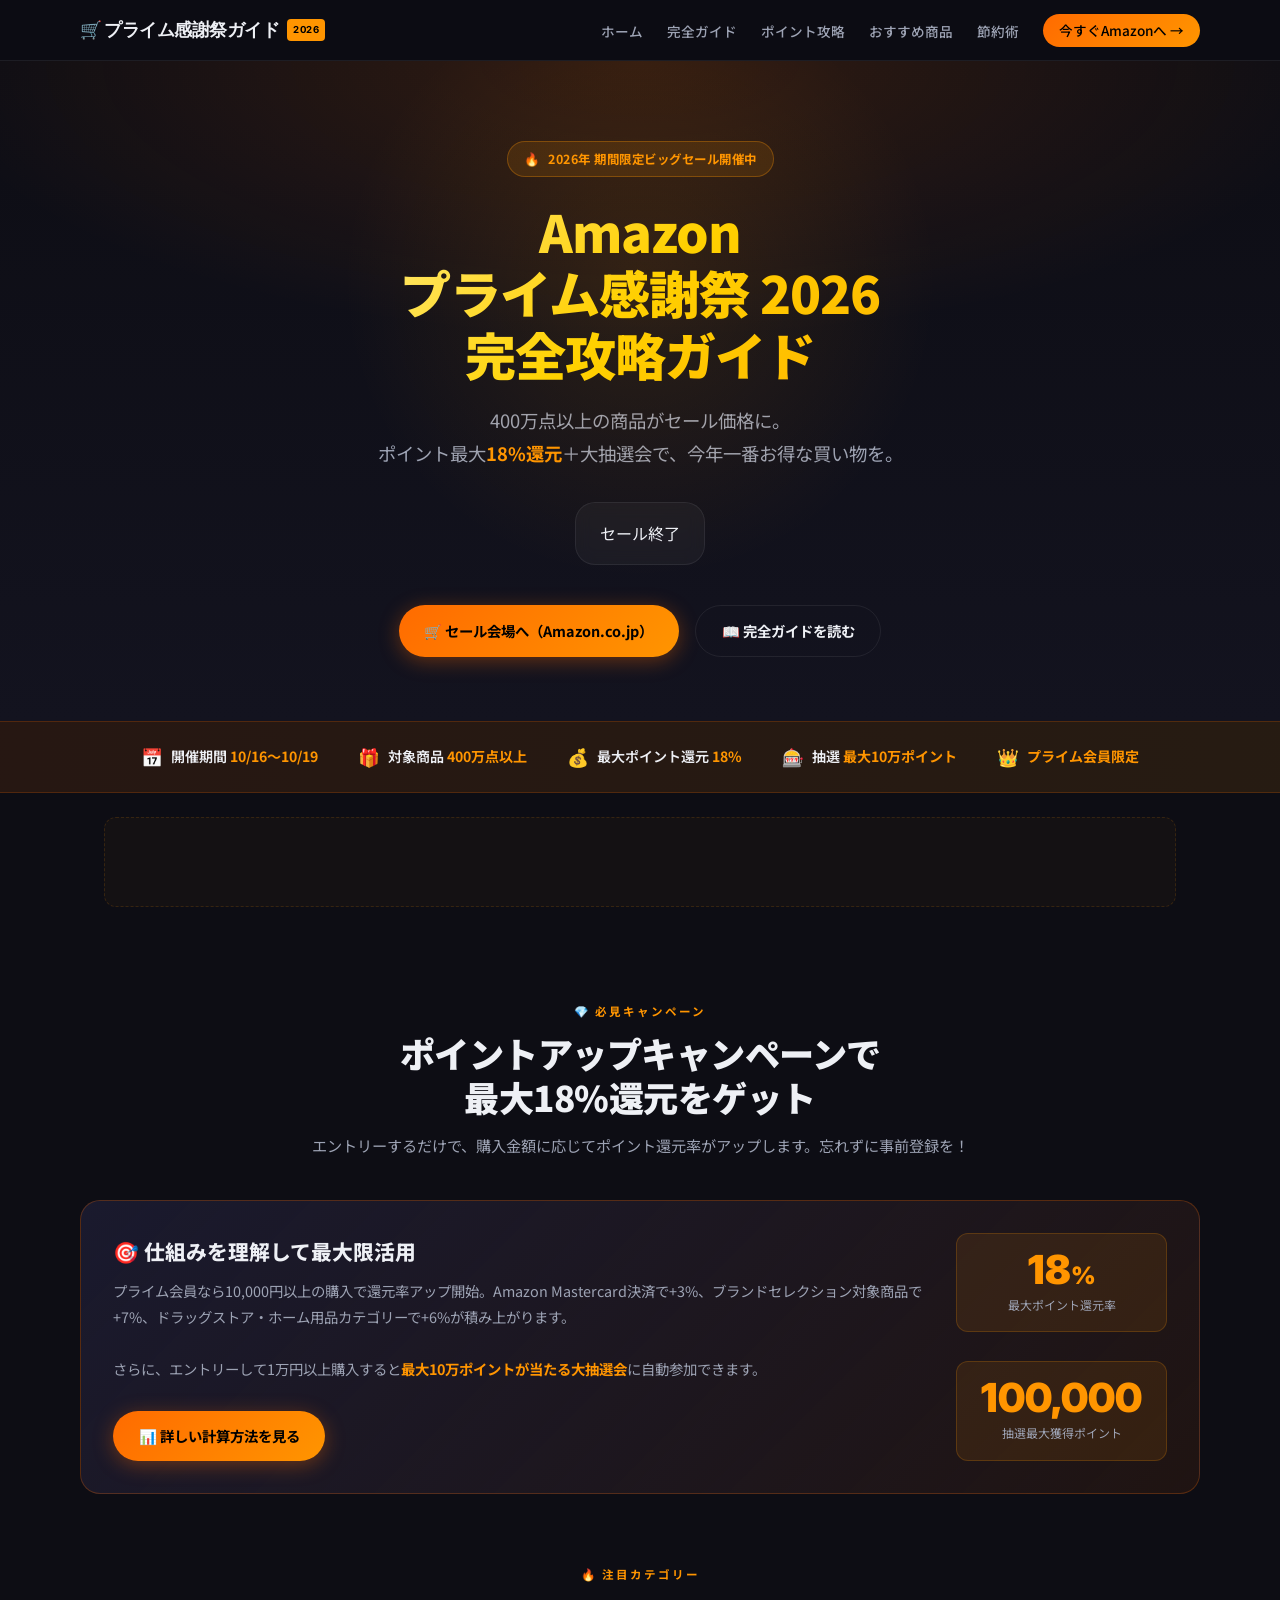
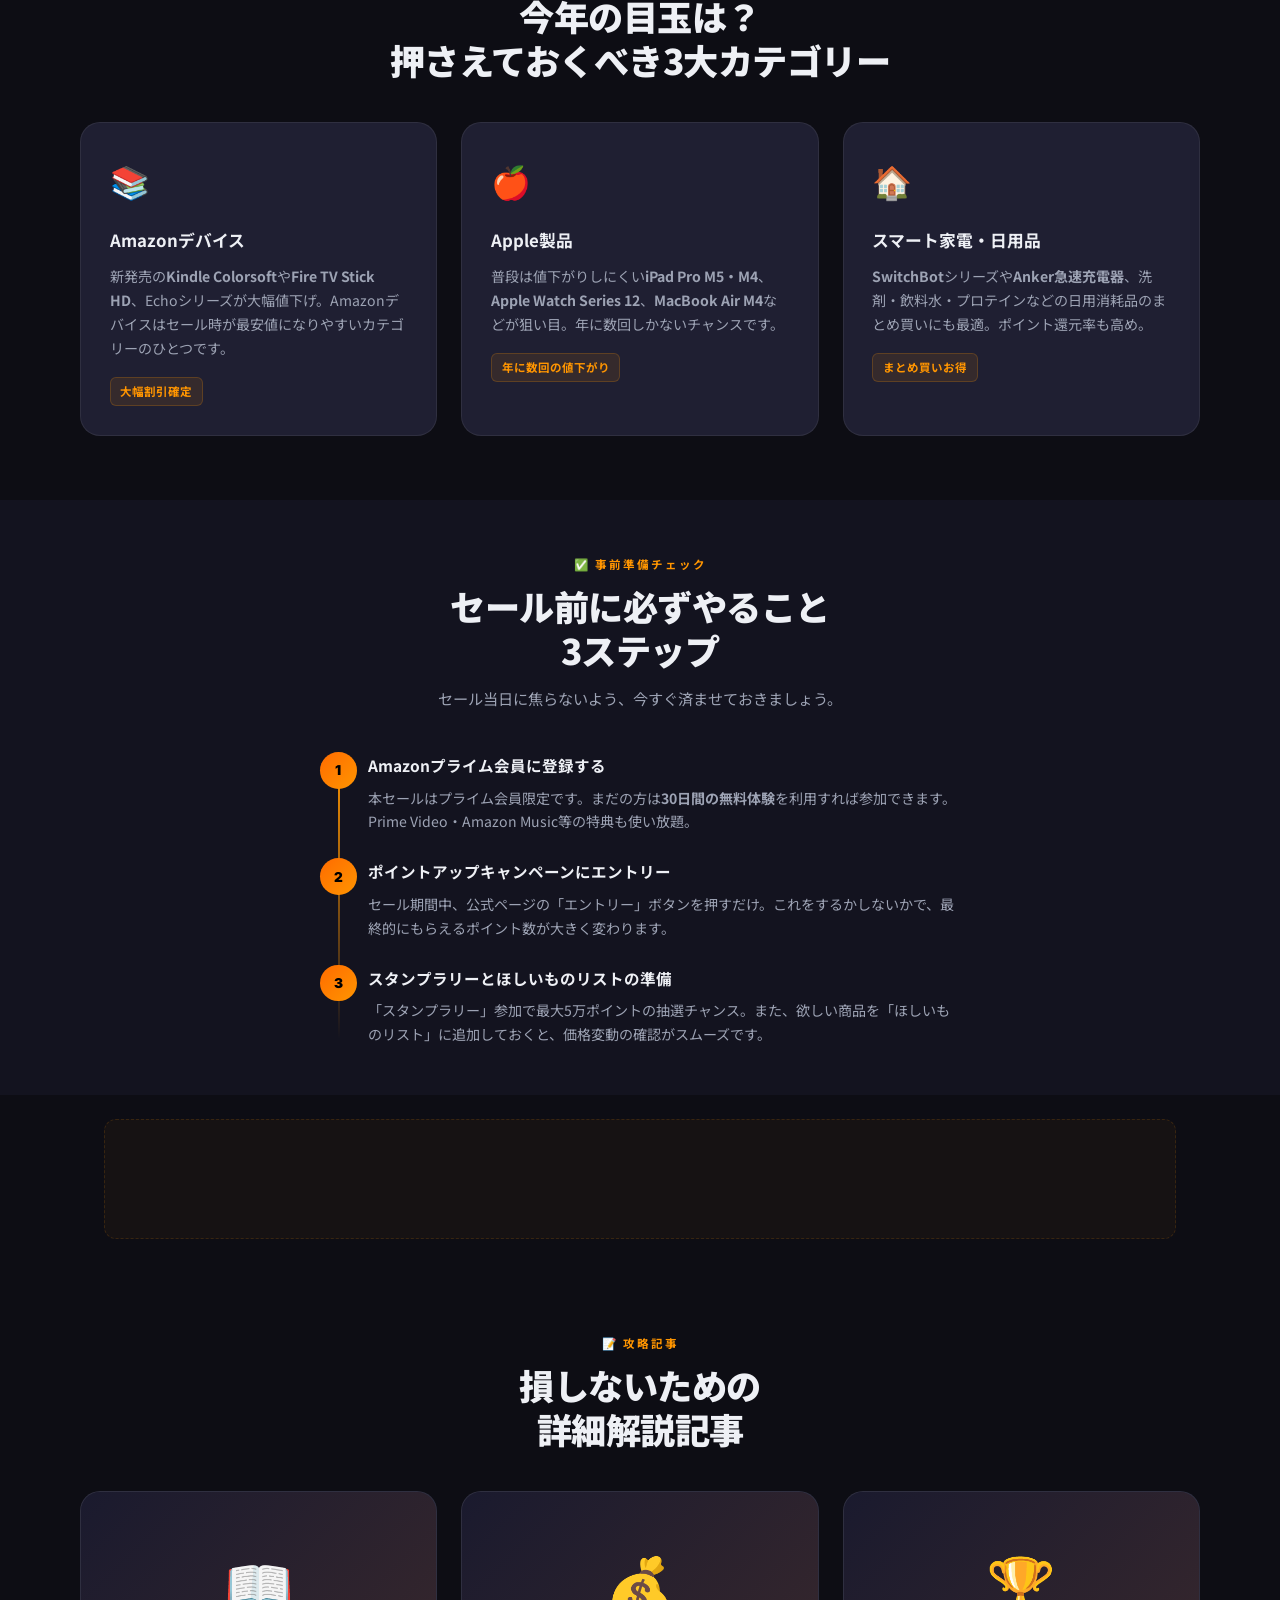
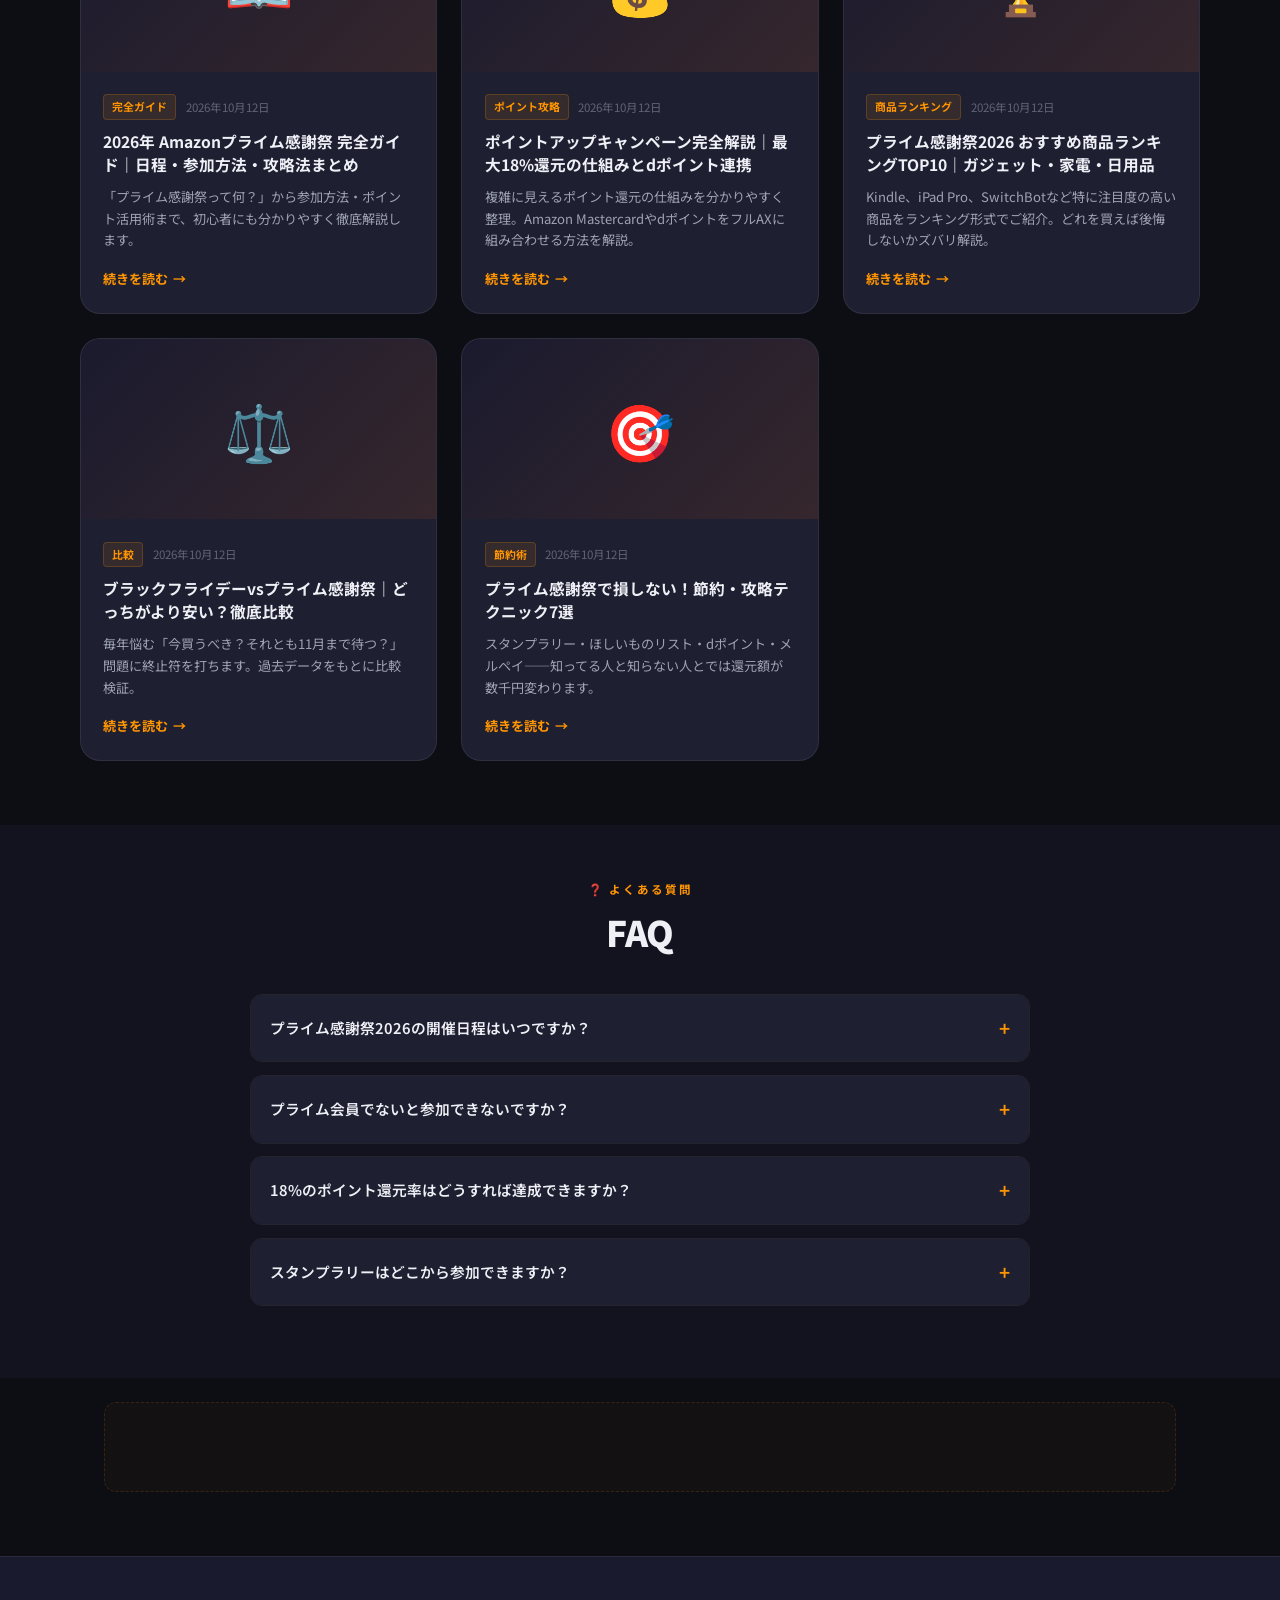
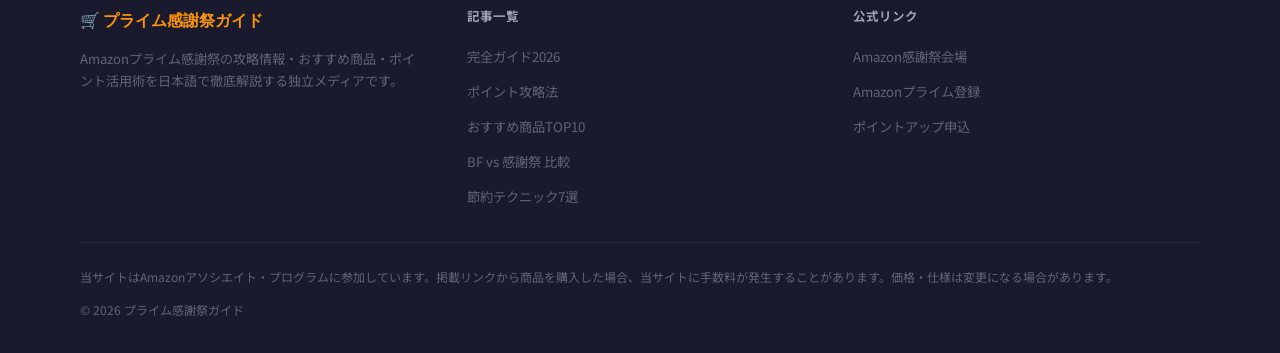
==== index.html @ 72311a1b "Initial commit: プライム感謝祭ガイド 2026" ====
<!DOCTYPE html>
<html lang="ja">
<head>
  <meta charset="UTF-8" />
  <meta name="viewport" content="width=device-width, initial-scale=1.0" />
  <title>Amazonプライム感謝祭2026 完全攻略ガイド｜セール情報・おすすめ商品まとめ</title>
  <meta name="description" content="Amazonプライム感謝祭2026の日程・目玉商品・ポイント還元18%の攻略法を徹底解説。Kindle、Apple製品、SwitchBotなどの人気商品がお得に！プライム会員限定ビッグセールを最大限活用しよう。" />
  <meta name="keywords" content="Amazonプライム感謝祭,プライム感謝祭2026,Amazon セール,ポイントアップキャンペーン,amazon感謝祭,amazon タイムセール祭り,ブラックフライデー" />
  <meta name="robots" content="index, follow" />
  <link rel="canonical" href="https://YOUR-USERNAME.github.io/YOUR-REPO/" />

  <!-- OGP -->
  <meta property="og:type" content="website" />
  <meta property="og:title" content="Amazonプライム感謝祭2026 完全攻略ガイド" />
  <meta property="og:description" content="プライム感謝祭2026の攻略法・目玉商品・ポイント還元を徹底解説。損しないための完全ガイド。" />
  <meta property="og:url" content="https://YOUR-USERNAME.github.io/YOUR-REPO/" />
  <meta property="og:site_name" content="プライム感謝祭ガイド" />
  <meta property="og:locale" content="ja_JP" />
  <meta name="twitter:card" content="summary_large_image" />
  <meta name="twitter:title" content="Amazonプライム感謝祭2026 完全攻略ガイド" />
  <meta name="twitter:description" content="最大18%ポイント還元！プライム感謝祭2026の攻略法まとめ。" />

  <!-- JSON-LD Structured Data -->
  <script type="application/ld+json">
  {
    "@context": "https://schema.org",
    "@type": "WebSite",
    "name": "プライム感謝祭ガイド",
    "url": "https://YOUR-USERNAME.github.io/YOUR-REPO/",
    "description": "Amazonプライム感謝祭の攻略情報・おすすめ商品・ポイント還元まとめサイト",
    "inLanguage": "ja",
    "potentialAction": {
      "@type": "SearchAction",
      "target": "https://YOUR-USERNAME.github.io/YOUR-REPO/?q={search_term_string}",
      "query-input": "required name=search_term_string"
    }
  }
  </script>
  <script type="application/ld+json">
  {
    "@context": "https://schema.org",
    "@type": "FAQPage",
    "mainEntity": [
      {
        "@type": "Question",
        "name": "プライム感謝祭2026はいつ開催？",
        "acceptedAnswer": {
          "@type": "Answer",
          "text": "2026年10月16日（金）〜19日（月）の4日間開催予定です。先行セールは13日から始まります。"
        }
      },
      {
        "@type": "Question",
        "name": "ポイントアップキャンペーンの最大還元率は？",
        "acceptedAnswer": {
          "@type": "Answer",
          "text": "条件を満たすと最大18%のAmazonポイントが還元されます。Amazon Mastercardや特定カテゴリーの積み重ねで達成できます。"
        }
      }
    ]
  }
  </script>

  <link rel="stylesheet" href="css/style.css" />

  <!-- Adsterra — ポップアンダー広告 (ページ下部に配置) -->
  <!-- 
    Adsterraのアカウントダッシュボードから取得したzone IDに置き換えてください
    例: <script type="text/javascript" src="//www.highperformanceformat.com/ZONE_ID/invoke.js"></script>
  -->
</head>
<body>

<!-- Reading Progress Bar -->
<div id="progress-bar"></div>

<!-- ===== NAVIGATION ===== -->
<nav class="site-nav" role="navigation" aria-label="メインナビゲーション">
  <div class="nav-inner">
    <a href="index.html" class="nav-logo">
      🛒 プライム感謝祭ガイド <span class="badge">2026</span>
    </a>
    <ul class="nav-links" role="list">
      <li><a href="index.html">ホーム</a></li>
      <li><a href="articles/guide-prime-kanshasai-2026.html">完全ガイド</a></li>
      <li><a href="articles/point-up-campaign-guide.html">ポイント攻略</a></li>
      <li><a href="articles/osusumehin-ranking-2026.html">おすすめ商品</a></li>
      <li><a href="articles/setsuyaku-technique.html">節約術</a></li>
      <li><a href="https://www.amazon.co.jp/primeday?tag=newseo-22" target="_blank" rel="noopener" class="nav-cta">今すぐAmazonへ →</a></li>
    </ul>
    <div class="hamburger" id="hamburger" aria-label="メニュー" role="button" tabindex="0">
      <span></span><span></span><span></span>
    </div>
  </div>
</nav>

<!-- ===== HERO ===== -->
<header class="hero" role="banner">
  <div class="hero-badge">
    <span>🔥</span> 2026年 期間限定ビッグセール開催中
  </div>

  <h1>Amazon<br>プライム感謝祭 2026<br>完全攻略ガイド</h1>

  <p class="hero-subtitle">
    400万点以上の商品がセール価格に。<br>
    ポイント最大<strong style="color:var(--clr-prime)">18%還元</strong>＋大抽選会で、今年一番お得な買い物を。
  </p>

  <!-- Countdown -->
  <div class="countdown-wrapper" id="countdown" aria-label="セール終了まで">
    <div class="countdown-item">
      <span class="num" id="cd-days">--</span>
      <span class="label">日</span>
    </div>
    <span class="countdown-sep">:</span>
    <div class="countdown-item">
      <span class="num" id="cd-hours">--</span>
      <span class="label">時間</span>
    </div>
    <span class="countdown-sep">:</span>
    <div class="countdown-item">
      <span class="num" id="cd-mins">--</span>
      <span class="label">分</span>
    </div>
    <span class="countdown-sep">:</span>
    <div class="countdown-item">
      <span class="num" id="cd-secs">--</span>
      <span class="label">秒</span>
    </div>
  </div>

  <div class="hero-cta-group">
    <a href="https://www.amazon.co.jp/primeday?tag=newseo-22" target="_blank" rel="noopener" class="btn btn-primary">
      🛒 セール会場へ（Amazon.co.jp）
    </a>
    <a href="articles/guide-prime-kanshasai-2026.html" class="btn btn-outline">
      📖 完全ガイドを読む
    </a>
  </div>
</header>

<!-- ===== KEY POINTS BAR ===== -->
<div class="key-points" aria-label="セールの主要ポイント">
  <div class="key-points-inner">
    <div class="kp-item">
      <span class="kp-icon">📅</span>
      <span>開催期間 <strong>10/16〜10/19</strong></span>
    </div>
    <div class="kp-item">
      <span class="kp-icon">🎁</span>
      <span>対象商品 <strong>400万点以上</strong></span>
    </div>
    <div class="kp-item">
      <span class="kp-icon">💰</span>
      <span>最大ポイント還元 <strong>18%</strong></span>
    </div>
    <div class="kp-item">
      <span class="kp-icon">🎰</span>
      <span>抽選 <strong>最大10万ポイント</strong></span>
    </div>
    <div class="kp-item">
      <span class="kp-icon">👑</span>
      <span><strong>プライム会員限定</strong></span>
    </div>
  </div>
</div>

<!-- ===== ADSTERRA BANNER #1 ===== -->
<section style="padding:0 1.5rem; max-width:1120px; margin:0 auto;">
  <div class="ad-zone" aria-label="広告">
    <!--
      Adsterra バナー広告（728x90 デスクトップ / 320x50 モバイル）
      Adsterraダッシュボードからゾーンコードを貼り付けてください
    -->
    <!-- ADSTERRA_BANNER_TOP_ZONE_CODE_HERE -->
  </div>
</section>

<!-- ===== POINT UP SECTION ===== -->
<section class="section">
  <div class="section-inner">
    <header class="section-header">
      <span class="section-label">💎 必見キャンペーン</span>
      <h2 class="section-title">ポイントアップキャンペーンで<br>最大18%還元をゲット</h2>
      <p class="section-desc">エントリーするだけで、購入金額に応じてポイント還元率がアップします。忘れずに事前登録を！</p>
    </header>

    <div class="point-banner">
      <div>
        <h3>🎯 仕組みを理解して最大限活用</h3>
        <p>プライム会員なら10,000円以上の購入で還元率アップ開始。Amazon Mastercard決済で+3%、ブランドセレクション対象商品で+7%、ドラッグストア・ホーム用品カテゴリーで+6%が積み上がります。<br><br class="mobile-br">さらに、エントリーして1万円以上購入すると<strong style="color:var(--clr-prime)">最大10万ポイントが当たる大抽選会</strong>に自動参加できます。</p>
        <br>
        <a href="articles/point-up-campaign-guide.html" class="btn btn-primary">📊 詳しい計算方法を見る</a>
      </div>
      <div>
        <div class="point-stat">
          <span class="big-num">18<small style="font-size:1.5rem">%</small></span>
          <div class="unit">最大ポイント還元率</div>
        </div>
        <br>
        <div class="point-stat">
          <span class="big-num">100,000</span>
          <div class="unit">抽選最大獲得ポイント</div>
        </div>
      </div>
    </div>
  </div>
</section>

<!-- ===== FEATURED CATEGORIES ===== -->
<section class="section" style="padding-top:0;">
  <div class="section-inner">
    <header class="section-header">
      <span class="section-label">🔥 注目カテゴリー</span>
      <h2 class="section-title">今年の目玉は？<br>押さえておくべき3大カテゴリー</h2>
    </header>

    <div class="cards-grid">
      <div class="card">
        <span class="card-icon">📚</span>
        <h3 class="card-title">Amazonデバイス</h3>
        <p class="card-body">新発売の<strong>Kindle Colorsoft</strong>や<strong>Fire TV Stick HD</strong>、Echoシリーズが大幅値下げ。Amazonデバイスはセール時が最安値になりやすいカテゴリーのひとつです。</p>
        <span class="card-tag">大幅割引確定</span>
      </div>
      <div class="card">
        <span class="card-icon">🍎</span>
        <h3 class="card-title">Apple製品</h3>
        <p class="card-body">普段は値下がりしにくい<strong>iPad Pro M5・M4</strong>、<strong>Apple Watch Series 12</strong>、<strong>MacBook Air M4</strong>などが狙い目。年に数回しかないチャンスです。</p>
        <span class="card-tag">年に数回の値下がり</span>
      </div>
      <div class="card">
        <span class="card-icon">🏠</span>
        <h3 class="card-title">スマート家電・日用品</h3>
        <p class="card-body"><strong>SwitchBot</strong>シリーズや<strong>Anker急速充電器</strong>、洗剤・飲料水・プロテインなどの日用消耗品のまとめ買いにも最適。ポイント還元率も高め。</p>
        <span class="card-tag">まとめ買いお得</span>
      </div>
    </div>
  </div>
</section>

<!-- ===== 3 STEPS SECTION ===== -->
<section class="section" style="background: var(--clr-bg2); padding:3rem 1.5rem;">
  <div class="section-inner">
    <header class="section-header">
      <span class="section-label">✅ 事前準備チェック</span>
      <h2 class="section-title">セール前に必ずやること<br>3ステップ</h2>
      <p class="section-desc">セール当日に焦らないよう、今すぐ済ませておきましょう。</p>
    </header>

    <ul class="steps-list" style="max-width:640px; margin:0 auto;">
      <li class="step-item">
        <div class="step-num">1</div>
        <div class="step-title">Amazonプライム会員に登録する</div>
        <div class="step-body">本セールはプライム会員限定です。まだの方は<strong>30日間の無料体験</strong>を利用すれば参加できます。Prime Video・Amazon Music等の特典も使い放題。</div>
      </li>
      <li class="step-item">
        <div class="step-num">2</div>
        <div class="step-title">ポイントアップキャンペーンにエントリー</div>
        <div class="step-body">セール期間中、公式ページの「エントリー」ボタンを押すだけ。これをするかしないかで、最終的にもらえるポイント数が大きく変わります。</div>
      </li>
      <li class="step-item">
        <div class="step-num">3</div>
        <div class="step-title">スタンプラリーとほしいものリストの準備</div>
        <div class="step-body">「スタンプラリー」参加で最大5万ポイントの抽選チャンス。また、欲しい商品を「ほしいものリスト」に追加しておくと、価格変動の確認がスムーズです。</div>
      </li>
    </ul>
  </div>
</section>

<!-- ===== ADSTERRA NATIVE #2 ===== -->
<section style="padding:0 1.5rem; max-width:1120px; margin:0 auto;">
  <div class="ad-zone ad-native" aria-label="広告">
    <!--
      Adsterra ネイティブバナー広告
      Adsterraダッシュボードのネイティブ広告コードをここに貼り付けてください
    -->
    <!-- ADSTERRA_NATIVE_MID_ZONE_CODE_HERE -->
  </div>
</section>

<!-- ===== ARTICLES ===== -->
<section class="section">
  <div class="section-inner">
    <header class="section-header">
      <span class="section-label">📝 攻略記事</span>
      <h2 class="section-title">損しないための<br>詳細解説記事</h2>
    </header>

    <div class="article-grid">
      <article class="article-card">
        <div class="article-card-thumb">📖</div>
        <div class="article-card-body">
          <div class="article-meta">
            <span class="article-cat">完全ガイド</span>
            <span class="article-date">2026年10月12日</span>
          </div>
          <h3 class="article-card-title">2026年 Amazonプライム感謝祭 完全ガイド｜日程・参加方法・攻略法まとめ</h3>
          <p class="article-card-excerpt">「プライム感謝祭って何？」から参加方法・ポイント活用術まで、初心者にも分かりやすく徹底解説します。</p>
          <a href="articles/guide-prime-kanshasai-2026.html" class="article-read-more">続きを読む</a>
        </div>
      </article>

      <article class="article-card">
        <div class="article-card-thumb">💰</div>
        <div class="article-card-body">
          <div class="article-meta">
            <span class="article-cat">ポイント攻略</span>
            <span class="article-date">2026年10月12日</span>
          </div>
          <h3 class="article-card-title">ポイントアップキャンペーン完全解説｜最大18%還元の仕組みとdポイント連携</h3>
          <p class="article-card-excerpt">複雑に見えるポイント還元の仕組みを分かりやすく整理。Amazon MastercardやdポイントをフルAXに組み合わせる方法を解説。</p>
          <a href="articles/point-up-campaign-guide.html" class="article-read-more">続きを読む</a>
        </div>
      </article>

      <article class="article-card">
        <div class="article-card-thumb">🏆</div>
        <div class="article-card-body">
          <div class="article-meta">
            <span class="article-cat">商品ランキング</span>
            <span class="article-date">2026年10月12日</span>
          </div>
          <h3 class="article-card-title">プライム感謝祭2026 おすすめ商品ランキングTOP10｜ガジェット・家電・日用品</h3>
          <p class="article-card-excerpt">Kindle、iPad Pro、SwitchBotなど特に注目度の高い商品をランキング形式でご紹介。どれを買えば後悔しないかズバリ解説。</p>
          <a href="articles/osusumehin-ranking-2026.html" class="article-read-more">続きを読む</a>
        </div>
      </article>

      <article class="article-card">
        <div class="article-card-thumb">⚖️</div>
        <div class="article-card-body">
          <div class="article-meta">
            <span class="article-cat">比較</span>
            <span class="article-date">2026年10月12日</span>
          </div>
          <h3 class="article-card-title">ブラックフライデーvsプライム感謝祭｜どっちがより安い？徹底比較</h3>
          <p class="article-card-excerpt">毎年悩む「今買うべき？それとも11月まで待つ？」問題に終止符を打ちます。過去データをもとに比較検証。</p>
          <a href="articles/blackfriday-vs-kanshasai.html" class="article-read-more">続きを読む</a>
        </div>
      </article>

      <article class="article-card">
        <div class="article-card-thumb">🎯</div>
        <div class="article-card-body">
          <div class="article-meta">
            <span class="article-cat">節約術</span>
            <span class="article-date">2026年10月12日</span>
          </div>
          <h3 class="article-card-title">プライム感謝祭で損しない！節約・攻略テクニック7選</h3>
          <p class="article-card-excerpt">スタンプラリー・ほしいものリスト・dポイント・メルペイ——知ってる人と知らない人とでは還元額が数千円変わります。</p>
          <a href="articles/setsuyaku-technique.html" class="article-read-more">続きを読む</a>
        </div>
      </article>
    </div>
  </div>
</section>

<!-- ===== FAQ ===== -->
<section class="section" style="background:var(--clr-bg2); padding:3rem 1.5rem;">
  <div class="section-inner" style="max-width:780px; margin:0 auto;">
    <header class="section-header">
      <span class="section-label">❓ よくある質問</span>
      <h2 class="section-title">FAQ</h2>
    </header>

    <div class="faq-list" itemscope itemtype="https://schema.org/FAQPage">
      <div class="faq-item" itemscope itemprop="mainEntity" itemtype="https://schema.org/Question">
        <div class="faq-question">
          <span itemprop="name">プライム感謝祭2026の開催日程はいつですか？</span>
          <span class="faq-icon">+</span>
        </div>
        <div class="faq-answer" itemscope itemprop="acceptedAnswer" itemtype="https://schema.org/Answer">
          <p itemprop="text">2026年10月16日（金）〜10月19日（月）の4日間を予定しています。先行セールは10月13日（火）から開始されるため、ポイントアップキャンペーンへのエントリーはそれより前に済ませておきましょう。</p>
        </div>
      </div>

      <div class="faq-item" itemscope itemprop="mainEntity" itemtype="https://schema.org/Question">
        <div class="faq-question">
          <span itemprop="name">プライム会員でないと参加できないですか？</span>
          <span class="faq-icon">+</span>
        </div>
        <div class="faq-answer" itemscope itemprop="acceptedAnswer" itemtype="https://schema.org/Answer">
          <p itemprop="text">はい、プライム感謝祭は<strong>Amazonプライム会員限定</strong>のセールです。ただし、まだ会員でない方でも30日間の無料体験を利用すれば参加できます。セールの4日間だけで元が取れる価格差になる商品も多くあります。</p>
        </div>
      </div>

      <div class="faq-item" itemscope itemprop="mainEntity" itemtype="https://schema.org/Question">
        <div class="faq-question">
          <span itemprop="name">18%のポイント還元率はどうすれば達成できますか？</span>
          <span class="faq-icon">+</span>
        </div>
        <div class="faq-answer" itemscope itemprop="acceptedAnswer" itemtype="https://schema.org/Answer">
          <p itemprop="text">最大18%には複数の条件を組み合わせる必要があります：①プライム会員（ベース還元）②Amazon Mastercardで支払い（+3%）③ブランドセレクション対象商品を購入（+7%）またはドラッグストア・ホーム用品（+6%）。詳しくはポイント攻略記事をご覧ください。</p>
        </div>
      </div>

      <div class="faq-item" itemscope itemprop="mainEntity" itemtype="https://schema.org/Question">
        <div class="faq-question">
          <span itemprop="name">スタンプラリーはどこから参加できますか？</span>
          <span class="faq-icon">+</span>
        </div>
        <div class="faq-answer" itemscope itemprop="acceptedAnswer" itemtype="https://schema.org/Answer">
          <p itemprop="text">セール期間中のAmazonプライム感謝祭の公式特集ページ内に「スタンプラリー」のバナーが表示されます。「プライム対象商品の購入」「Prime Videoの視聴」などの5つのスタンプを集めると、最大5万ポイントの抽選に参加できます。</p>
        </div>
      </div>
    </div>
  </div>
</section>

<!-- ===== ADSTERRA BANNER #3 ===== -->
<section style="padding:0 1.5rem; max-width:1120px; margin:0 auto;">
  <div class="ad-zone" aria-label="広告">
    <!--
      Adsterra バナー広告（下部エリア）
      Adsterraダッシュボードからコードを貼り付けてください
    -->
    <!-- ADSTERRA_BANNER_BOTTOM_ZONE_CODE_HERE -->
  </div>
</section>

<!-- ===== FOOTER ===== -->
<footer class="site-footer" role="contentinfo">
  <div class="footer-inner">
    <div class="footer-brand">
      <a href="index.html" class="logo">🛒 プライム感謝祭ガイド</a>
      <p>Amazonプライム感謝祭の攻略情報・おすすめ商品・ポイント活用術を日本語で徹底解説する独立メディアです。</p>
    </div>
    <div class="footer-col">
      <h4>記事一覧</h4>
      <ul>
        <li><a href="articles/guide-prime-kanshasai-2026.html">完全ガイド2026</a></li>
        <li><a href="articles/point-up-campaign-guide.html">ポイント攻略法</a></li>
        <li><a href="articles/osusumehin-ranking-2026.html">おすすめ商品TOP10</a></li>
        <li><a href="articles/blackfriday-vs-kanshasai.html">BF vs 感謝祭 比較</a></li>
        <li><a href="articles/setsuyaku-technique.html">節約テクニック7選</a></li>
      </ul>
    </div>
    <div class="footer-col">
      <h4>公式リンク</h4>
      <ul>
        <li><a href="https://www.amazon.co.jp/primeday?tag=newseo-22" target="_blank" rel="noopener">Amazon感謝祭会場</a></li>
        <li><a href="https://www.amazon.co.jp/prime?tag=newseo-22" target="_blank" rel="noopener">Amazonプライム登録</a></li>
        <li><a href="https://www.amazon.co.jp/events/pointupcampaign?tag=newseo-22" target="_blank" rel="noopener">ポイントアップ申込</a></li>
      </ul>
    </div>
  </div>
  <div class="footer-bottom">
    <p class="footer-disclaimer">当サイトはAmazonアソシエイト・プログラムに参加しています。掲載リンクから商品を購入した場合、当サイトに手数料が発生することがあります。価格・仕様は変更になる場合があります。</p>
    <p>&copy; 2026 プライム感謝祭ガイド</p>
  </div>
</footer>

<!-- Adsterra Popunder (ホームページのみ) -->
<!-- ADSTERRA_POPUNDER_ZONE_CODE_HERE -->

<script src="js/main.js" defer></script>
</body>
</html>
---- css/style.css ----
/* ==========================================================
   Amazon プライム感謝祭 2026 — Design System
   Theme: Dark Amber / Warm Orange (Sale vibes)
   Fonts: Noto Sans JP + Inter (Google Fonts)
   ========================================================== */

@import url('https://fonts.googleapis.com/css2?family=Noto+Sans+JP:wght@300;400;500;700;900&family=Inter:wght@400;600;700;900&display=swap');

/* ---------- CSS Variables ---------- */
:root {
  --clr-bg:        #0d0d14;
  --clr-bg2:       #13131f;
  --clr-surface:   #1a1a2e;
  --clr-card:      #1f1f32;
  --clr-border:    rgba(255,255,255,0.07);

  --clr-prime:     #FF9500;
  --clr-prime-dark:#d97b00;
  --clr-gold:      #FFD700;
  --clr-accent:    #FF6B00;
  --clr-red:       #FF4444;
  --clr-green:     #00C853;

  --clr-text:      #eef0f5;
  --clr-muted:     #9da3b4;
  --clr-dim:       #5f6475;

  --radius-sm:     6px;
  --radius-md:     12px;
  --radius-lg:     20px;
  --radius-xl:     30px;

  --shadow-card:   0 4px 24px rgba(0,0,0,0.45);
  --shadow-glow:   0 0 30px rgba(255,149,0,0.18);

  --max-width:     1120px;
  --font-ja:       'Noto Sans JP', sans-serif;
  --font-en:       'Inter', sans-serif;

  --transition:    0.22s cubic-bezier(0.4,0,0.2,1);
}

/* ---------- Reset & Base ---------- */
*, *::before, *::after { box-sizing: border-box; margin: 0; padding: 0; }

html {
  scroll-behavior: smooth;
  font-size: 16px;
}

body {
  font-family: var(--font-ja);
  background: var(--clr-bg);
  color: var(--clr-text);
  line-height: 1.8;
  -webkit-font-smoothing: antialiased;
  overflow-x: hidden;
}

img { max-width: 100%; height: auto; display: block; }
a { color: var(--clr-prime); text-decoration: none; transition: color var(--transition); }
a:hover { color: var(--clr-gold); }

/* ---------- Reading Progress Bar ---------- */
#progress-bar {
  position: fixed;
  top: 0; left: 0;
  height: 3px;
  width: 0%;
  background: linear-gradient(90deg, var(--clr-accent), var(--clr-gold));
  z-index: 9999;
  transition: width 0.1s linear;
}

/* ---------- Navigation ---------- */
.site-nav {
  position: sticky;
  top: 0;
  z-index: 1000;
  background: rgba(13,13,20,0.88);
  backdrop-filter: blur(16px);
  -webkit-backdrop-filter: blur(16px);
  border-bottom: 1px solid var(--clr-border);
  padding: 0 1.5rem;
}

.nav-inner {
  max-width: var(--max-width);
  margin: 0 auto;
  display: flex;
  align-items: center;
  justify-content: space-between;
  height: 60px;
  gap: 1rem;
}

.nav-logo {
  display: flex;
  align-items: center;
  gap: 0.5rem;
  font-family: var(--font-en);
  font-weight: 900;
  font-size: 1.1rem;
  color: var(--clr-text);
  letter-spacing: -0.5px;
}

.nav-logo span.badge {
  background: var(--clr-prime);
  color: #000;
  font-size: 0.6rem;
  font-weight: 700;
  padding: 2px 6px;
  border-radius: 4px;
  text-transform: uppercase;
  letter-spacing: 0.5px;
}

.nav-links {
  display: flex;
  gap: 1.5rem;
  list-style: none;
}

.nav-links a {
  font-size: 0.85rem;
  color: var(--clr-muted);
  font-weight: 500;
  transition: color var(--transition);
  white-space: nowrap;
}

.nav-links a:hover { color: var(--clr-prime); }

.nav-cta {
  background: linear-gradient(135deg, var(--clr-accent), var(--clr-prime));
  color: #000 !important;
  font-weight: 700;
  padding: 0.4rem 1rem;
  border-radius: var(--radius-xl);
  font-size: 0.8rem;
  white-space: nowrap;
}

.nav-cta:hover { transform: scale(1.04); }

.hamburger {
  display: none;
  flex-direction: column;
  gap: 5px;
  cursor: pointer;
  padding: 4px;
}

.hamburger span {
  display: block;
  width: 22px;
  height: 2px;
  background: var(--clr-text);
  border-radius: 2px;
  transition: var(--transition);
}

/* ---------- Ad Banner Zones ---------- */
.ad-zone {
  width: 100%;
  min-height: 90px;
  display: flex;
  align-items: center;
  justify-content: center;
  background: rgba(255,149,0,0.03);
  border: 1px dashed rgba(255,149,0,0.15);
  border-radius: var(--radius-md);
  margin: 1.5rem 0;
  overflow: hidden;
  position: relative;
}

.ad-zone.ad-native {
  min-height: 120px;
  background: rgba(255,149,0,0.04);
}

.ad-zone.ad-sidebar {
  min-height: 250px;
  max-width: 300px;
}

/* ---------- Hero Section ---------- */
.hero {
  position: relative;
  overflow: hidden;
  padding: 5rem 1.5rem 4rem;
  text-align: center;
  background: radial-gradient(ellipse 80% 60% at 50% 0%, rgba(255,107,0,0.15) 0%, transparent 70%),
              linear-gradient(180deg, var(--clr-bg) 0%, var(--clr-bg2) 100%);
}

.hero::before {
  content: '';
  position: absolute;
  top: -80px; left: 50%;
  transform: translateX(-50%);
  width: 600px; height: 600px;
  background: radial-gradient(circle, rgba(255,149,0,0.12) 0%, transparent 70%);
  pointer-events: none;
}

.hero-badge {
  display: inline-flex;
  align-items: center;
  gap: 0.5rem;
  background: rgba(255,149,0,0.12);
  border: 1px solid rgba(255,149,0,0.3);
  color: var(--clr-prime);
  font-size: 0.78rem;
  font-weight: 700;
  padding: 0.35rem 1rem;
  border-radius: var(--radius-xl);
  margin-bottom: 1.5rem;
  letter-spacing: 0.5px;
  animation: pulse-badge 2.5s ease-in-out infinite;
}

@keyframes pulse-badge {
  0%, 100% { box-shadow: 0 0 0 0 rgba(255,149,0,0.3); }
  50% { box-shadow: 0 0 0 8px rgba(255,149,0,0); }
}

.hero h1 {
  font-size: clamp(1.8rem, 5vw, 3.2rem);
  font-weight: 900;
  line-height: 1.2;
  letter-spacing: -1px;
  margin-bottom: 1.2rem;
  background: linear-gradient(135deg, #fff 0%, #ffd700 50%, #ff9500 100%);
  -webkit-background-clip: text;
  -webkit-text-fill-color: transparent;
  background-clip: text;
}

.hero-subtitle {
  font-size: clamp(0.95rem, 2vw, 1.15rem);
  color: var(--clr-muted);
  max-width: 620px;
  margin: 0 auto 2rem;
  font-weight: 400;
}

/* Countdown */
.countdown-wrapper {
  display: inline-flex;
  align-items: center;
  gap: 0.3rem;
  background: rgba(255,255,255,0.04);
  border: 1px solid var(--clr-border);
  border-radius: var(--radius-lg);
  padding: 1rem 1.5rem;
  margin-bottom: 2.5rem;
  backdrop-filter: blur(8px);
}

.countdown-item {
  text-align: center;
  min-width: 58px;
}

.countdown-item .num {
  display: block;
  font-family: var(--font-en);
  font-size: 2.2rem;
  font-weight: 900;
  color: var(--clr-prime);
  line-height: 1;
}

.countdown-item .label {
  font-size: 0.65rem;
  color: var(--clr-muted);
  margin-top: 4px;
  font-weight: 500;
}

.countdown-sep {
  font-size: 1.8rem;
  font-weight: 700;
  color: var(--clr-prime);
  margin-bottom: 16px;
  opacity: 0.6;
}

.hero-cta-group {
  display: flex;
  gap: 1rem;
  justify-content: center;
  flex-wrap: wrap;
}

/* ---------- Buttons ---------- */
.btn {
  display: inline-flex;
  align-items: center;
  gap: 0.5rem;
  padding: 0.75rem 1.6rem;
  border-radius: var(--radius-xl);
  font-family: var(--font-ja);
  font-size: 0.9rem;
  font-weight: 700;
  cursor: pointer;
  transition: all var(--transition);
  border: none;
  text-decoration: none;
}

.btn-primary {
  background: linear-gradient(135deg, var(--clr-accent) 0%, var(--clr-prime) 100%);
  color: #000;
  box-shadow: 0 4px 20px rgba(255,107,0,0.35);
}

.btn-primary:hover {
  transform: translateY(-2px);
  box-shadow: 0 8px 30px rgba(255,107,0,0.5);
  color: #000;
}

.btn-outline {
  background: transparent;
  color: var(--clr-text);
  border: 1px solid var(--clr-border);
}

.btn-outline:hover {
  border-color: var(--clr-prime);
  color: var(--clr-prime);
  transform: translateY(-2px);
}

/* ---------- Key Points Bar ---------- */
.key-points {
  background: linear-gradient(90deg, rgba(255,107,0,0.1), rgba(255,149,0,0.1));
  border-top: 1px solid rgba(255,107,0,0.2);
  border-bottom: 1px solid rgba(255,107,0,0.2);
  padding: 1.2rem 1.5rem;
  overflow: hidden;
}

.key-points-inner {
  max-width: var(--max-width);
  margin: 0 auto;
  display: flex;
  gap: 2.5rem;
  align-items: center;
  flex-wrap: wrap;
  justify-content: center;
}

.kp-item {
  display: flex;
  align-items: center;
  gap: 0.5rem;
  font-size: 0.88rem;
  font-weight: 600;
  color: var(--clr-text);
  white-space: nowrap;
}

.kp-icon {
  font-size: 1.1rem;
}

.kp-item strong {
  color: var(--clr-prime);
}

/* ---------- Section Layouts ---------- */
.section {
  padding: 4rem 1.5rem;
}

.section-inner {
  max-width: var(--max-width);
  margin: 0 auto;
}

.section-header {
  text-align: center;
  margin-bottom: 2.5rem;
}

.section-label {
  display: inline-block;
  font-size: 0.72rem;
  font-weight: 700;
  color: var(--clr-prime);
  letter-spacing: 2px;
  text-transform: uppercase;
  margin-bottom: 0.6rem;
}

.section-title {
  font-size: clamp(1.4rem, 3.5vw, 2.2rem);
  font-weight: 900;
  letter-spacing: -0.5px;
  line-height: 1.25;
}

.section-desc {
  color: var(--clr-muted);
  margin-top: 0.8rem;
  font-size: 0.95rem;
}

/* ---------- Cards ---------- */
.cards-grid {
  display: grid;
  grid-template-columns: repeat(auto-fill, minmax(300px, 1fr));
  gap: 1.5rem;
}

.card {
  background: var(--clr-card);
  border: 1px solid var(--clr-border);
  border-radius: var(--radius-lg);
  padding: 1.8rem;
  transition: all var(--transition);
  position: relative;
  overflow: hidden;
}

.card::before {
  content: '';
  position: absolute;
  top: 0; left: 0; right: 0;
  height: 3px;
  background: linear-gradient(90deg, var(--clr-accent), var(--clr-prime));
  opacity: 0;
  transition: opacity var(--transition);
}

.card:hover {
  transform: translateY(-4px);
  box-shadow: var(--shadow-card), var(--shadow-glow);
  border-color: rgba(255,149,0,0.2);
}

.card:hover::before { opacity: 1; }

.card-icon {
  font-size: 2rem;
  margin-bottom: 1rem;
  display: block;
}

.card-title {
  font-size: 1.05rem;
  font-weight: 700;
  margin-bottom: 0.6rem;
  color: var(--clr-text);
}

.card-body {
  font-size: 0.88rem;
  color: var(--clr-muted);
  line-height: 1.7;
}

.card-tag {
  display: inline-block;
  margin-top: 1rem;
  font-size: 0.72rem;
  font-weight: 700;
  color: var(--clr-prime);
  background: rgba(255,149,0,0.1);
  border: 1px solid rgba(255,149,0,0.2);
  padding: 0.2rem 0.6rem;
  border-radius: var(--radius-sm);
}

/* ---------- Point Up Banner ---------- */
.point-banner {
  background: linear-gradient(135deg, var(--clr-surface), rgba(255,107,0,0.08));
  border: 1px solid rgba(255,107,0,0.25);
  border-radius: var(--radius-lg);
  padding: 2rem;
  display: grid;
  grid-template-columns: 1fr auto;
  gap: 1.5rem;
  align-items: center;
}

.point-banner h3 {
  font-size: 1.3rem;
  font-weight: 800;
  margin-bottom: 0.5rem;
}

.point-banner p {
  color: var(--clr-muted);
  font-size: 0.9rem;
}

.point-stat {
  text-align: center;
  background: rgba(255,149,0,0.1);
  border-radius: var(--radius-md);
  padding: 1rem 1.5rem;
  border: 1px solid rgba(255,149,0,0.2);
}

.point-stat .big-num {
  font-family: var(--font-en);
  font-size: 2.5rem;
  font-weight: 900;
  color: var(--clr-prime);
  display: block;
  line-height: 1;
}

.point-stat .unit {
  font-size: 0.75rem;
  color: var(--clr-muted);
  margin-top: 4px;
}

/* ---------- Article Cards ---------- */
.article-grid {
  display: grid;
  grid-template-columns: repeat(auto-fill, minmax(320px, 1fr));
  gap: 1.5rem;
}

.article-card {
  background: var(--clr-card);
  border: 1px solid var(--clr-border);
  border-radius: var(--radius-lg);
  overflow: hidden;
  transition: all var(--transition);
  display: flex;
  flex-direction: column;
}

.article-card:hover {
  transform: translateY(-4px);
  box-shadow: var(--shadow-card);
  border-color: rgba(255,149,0,0.2);
}

.article-card-thumb {
  width: 100%;
  height: 180px;
  object-fit: cover;
  background: linear-gradient(135deg, var(--clr-surface), rgba(255,107,0,0.1));
  display: flex;
  align-items: center;
  justify-content: center;
  font-size: 3.5rem;
}

.article-card-body {
  padding: 1.4rem;
  flex: 1;
  display: flex;
  flex-direction: column;
}

.article-meta {
  display: flex;
  gap: 0.6rem;
  align-items: center;
  margin-bottom: 0.7rem;
  flex-wrap: wrap;
}

.article-cat {
  font-size: 0.68rem;
  font-weight: 700;
  color: var(--clr-prime);
  background: rgba(255,149,0,0.1);
  padding: 2px 8px;
  border-radius: 4px;
  border: 1px solid rgba(255,149,0,0.2);
}

.article-date {
  font-size: 0.72rem;
  color: var(--clr-dim);
}

.article-card-title {
  font-size: 0.98rem;
  font-weight: 700;
  line-height: 1.45;
  margin-bottom: 0.6rem;
  color: var(--clr-text);
}

.article-card-excerpt {
  font-size: 0.82rem;
  color: var(--clr-muted);
  line-height: 1.65;
  flex: 1;
}

.article-read-more {
  display: inline-flex;
  align-items: center;
  gap: 0.3rem;
  margin-top: 1rem;
  font-size: 0.82rem;
  font-weight: 700;
  color: var(--clr-prime);
}

.article-read-more::after {
  content: '→';
  transition: transform var(--transition);
}

.article-card:hover .article-read-more::after {
  transform: translateX(4px);
}

/* ---------- Article Page Layout ---------- */
.article-layout {
  max-width: var(--max-width);
  margin: 0 auto;
  padding: 3rem 1.5rem;
  display: grid;
  grid-template-columns: 1fr 300px;
  gap: 3rem;
  align-items: start;
}

.article-main {}

.article-sidebar {
  position: sticky;
  top: 80px;
}

.article-hero {
  padding: 3.5rem 1.5rem 2.5rem;
  background: linear-gradient(180deg, rgba(255,107,0,0.07), transparent);
  border-bottom: 1px solid var(--clr-border);
}

.article-hero-inner {
  max-width: var(--max-width);
  margin: 0 auto;
}

.breadcrumb {
  font-size: 0.78rem;
  color: var(--clr-dim);
  margin-bottom: 1.2rem;
  display: flex;
  align-items: center;
  gap: 0.4rem;
}

.breadcrumb a { color: var(--clr-muted); font-size: inherit; }
.breadcrumb a:hover { color: var(--clr-prime); }

.article-title {
  font-size: clamp(1.5rem, 4vw, 2.4rem);
  font-weight: 900;
  line-height: 1.25;
  letter-spacing: -0.5px;
  margin-bottom: 1rem;
}

.article-info {
  display: flex;
  gap: 1rem;
  align-items: center;
  font-size: 0.8rem;
  color: var(--clr-dim);
  flex-wrap: wrap;
}

.article-info-item {
  display: flex;
  align-items: center;
  gap: 0.3rem;
}

/* Article Content */
.article-content h2 {
  font-size: 1.35rem;
  font-weight: 800;
  margin: 2.5rem 0 1rem;
  padding-left: 0.8rem;
  border-left: 4px solid var(--clr-prime);
  line-height: 1.35;
}

.article-content h3 {
  font-size: 1.1rem;
  font-weight: 700;
  margin: 2rem 0 0.8rem;
  color: var(--clr-gold);
}

.article-content p {
  margin-bottom: 1.2rem;
  font-size: 0.97rem;
  line-height: 1.9;
  color: var(--clr-text);
}

.article-content ul, .article-content ol {
  margin: 1rem 0 1.5rem 1.5rem;
}

.article-content li {
  font-size: 0.95rem;
  margin-bottom: 0.5rem;
  line-height: 1.7;
}

.article-content strong {
  color: var(--clr-prime);
  font-weight: 700;
}

.article-content a {
  text-decoration: underline;
  text-underline-offset: 3px;
}

/* Tip / Note boxes */
.tip-box {
  background: rgba(0,200,83,0.06);
  border: 1px solid rgba(0,200,83,0.2);
  border-left: 4px solid var(--clr-green);
  border-radius: var(--radius-md);
  padding: 1.2rem 1.4rem;
  margin: 1.5rem 0;
}

.tip-box .tip-label {
  font-size: 0.72rem;
  font-weight: 700;
  color: var(--clr-green);
  text-transform: uppercase;
  letter-spacing: 1px;
  margin-bottom: 0.5rem;
}

.tip-box p {
  font-size: 0.9rem;
  color: var(--clr-muted);
  margin: 0 !important;
}

.warn-box {
  background: rgba(255,107,0,0.06);
  border: 1px solid rgba(255,107,0,0.2);
  border-left: 4px solid var(--clr-accent);
  border-radius: var(--radius-md);
  padding: 1.2rem 1.4rem;
  margin: 1.5rem 0;
}

.warn-box .warn-label {
  font-size: 0.72rem;
  font-weight: 700;
  color: var(--clr-accent);
  text-transform: uppercase;
  letter-spacing: 1px;
  margin-bottom: 0.5rem;
}

.warn-box p {
  font-size: 0.9rem;
  color: var(--clr-muted);
  margin: 0 !important;
}

/* Comparison table */
.comparison-table {
  width: 100%;
  border-collapse: collapse;
  margin: 1.5rem 0;
  font-size: 0.88rem;
}

.comparison-table th {
  background: rgba(255,149,0,0.1);
  color: var(--clr-prime);
  font-weight: 700;
  padding: 0.7rem 1rem;
  text-align: left;
  border-bottom: 2px solid rgba(255,149,0,0.2);
}

.comparison-table td {
  padding: 0.65rem 1rem;
  border-bottom: 1px solid var(--clr-border);
  color: var(--clr-muted);
  vertical-align: top;
}

.comparison-table tr:hover td {
  background: rgba(255,255,255,0.02);
}

.badge-win {
  display: inline-block;
  background: var(--clr-green);
  color: #000;
  font-size: 0.65rem;
  font-weight: 700;
  padding: 2px 6px;
  border-radius: 4px;
  margin-left: 4px;
}

/* Rankings */
.rank-list {
  list-style: none;
  display: flex;
  flex-direction: column;
  gap: 1rem;
  margin: 1.5rem 0;
}

.rank-item {
  display: flex;
  gap: 1rem;
  align-items: flex-start;
  background: var(--clr-card);
  border: 1px solid var(--clr-border);
  border-radius: var(--radius-md);
  padding: 1.2rem;
  transition: all var(--transition);
}

.rank-item:hover {
  border-color: rgba(255,149,0,0.25);
  transform: translateX(4px);
}

.rank-num {
  font-family: var(--font-en);
  font-size: 1.8rem;
  font-weight: 900;
  color: var(--clr-prime);
  min-width: 40px;
  line-height: 1;
  opacity: 0.7;
}

.rank-num.rank-1 { opacity: 1; color: var(--clr-gold); }
.rank-num.rank-2 { opacity: 0.9; color: #C0C0C0; }
.rank-num.rank-3 { opacity: 0.9; color: #CD7F32; }

.rank-info {}

.rank-name {
  font-weight: 700;
  font-size: 0.95rem;
  margin-bottom: 0.3rem;
}

.rank-desc {
  font-size: 0.83rem;
  color: var(--clr-muted);
}

.rank-discount {
  margin-left: auto;
  font-family: var(--font-en);
  font-size: 1.1rem;
  font-weight: 900;
  color: var(--clr-red);
  white-space: nowrap;
}

/* FAQ */
.faq-list {
  display: flex;
  flex-direction: column;
  gap: 0.8rem;
  margin: 1.5rem 0;
}

.faq-item {
  border: 1px solid var(--clr-border);
  border-radius: var(--radius-md);
  overflow: hidden;
}

.faq-question {
  padding: 1rem 1.2rem;
  cursor: pointer;
  display: flex;
  justify-content: space-between;
  align-items: center;
  font-weight: 600;
  font-size: 0.92rem;
  background: var(--clr-card);
  user-select: none;
  transition: background var(--transition);
  gap: 1rem;
}

.faq-question:hover { background: rgba(255,149,0,0.05); }

.faq-question .faq-icon {
  font-size: 1.2rem;
  color: var(--clr-prime);
  transition: transform var(--transition);
  flex-shrink: 0;
}

.faq-item.open .faq-icon { transform: rotate(45deg); }

.faq-answer {
  max-height: 0;
  overflow: hidden;
  transition: max-height 0.35s ease, padding 0.25s ease;
  padding: 0 1.2rem;
}

.faq-item.open .faq-answer {
  max-height: 400px;
  padding: 1rem 1.2rem;
}

.faq-answer p {
  font-size: 0.9rem;
  color: var(--clr-muted);
  line-height: 1.75;
}

/* Sidebar TOC */
.toc-box {
  background: var(--clr-card);
  border: 1px solid var(--clr-border);
  border-radius: var(--radius-lg);
  padding: 1.4rem;
  margin-bottom: 1.5rem;
}

.toc-title {
  font-size: 0.8rem;
  font-weight: 700;
  color: var(--clr-prime);
  text-transform: uppercase;
  letter-spacing: 1px;
  margin-bottom: 1rem;
}

.toc-list {
  list-style: none;
  counter-reset: toc;
  display: flex;
  flex-direction: column;
  gap: 0.4rem;
}

.toc-list li { counter-increment: toc; }

.toc-list a {
  font-size: 0.82rem;
  color: var(--clr-muted);
  display: flex;
  gap: 0.5rem;
  align-items: baseline;
  transition: color var(--transition);
}

.toc-list a:hover { color: var(--clr-prime); }

.toc-list a::before {
  content: counter(toc) '.';
  color: var(--clr-prime);
  font-weight: 700;
  font-family: var(--font-en);
  font-size: 0.75rem;
  flex-shrink: 0;
}

/* ---------- Steps ---------- */
.steps-list {
  list-style: none;
  display: flex;
  flex-direction: column;
  gap: 1.5rem;
  position: relative;
  padding-left: 3rem;
  margin: 1.5rem 0;
}

.steps-list::before {
  content: '';
  position: absolute;
  left: 1.15rem;
  top: 0.5rem;
  bottom: 0.5rem;
  width: 2px;
  background: linear-gradient(180deg, var(--clr-prime), transparent);
}

.step-item {
  position: relative;
}

.step-num {
  position: absolute;
  left: -3rem;
  top: 0;
  width: 2.3rem;
  height: 2.3rem;
  background: linear-gradient(135deg, var(--clr-accent), var(--clr-prime));
  border-radius: 50%;
  display: flex;
  align-items: center;
  justify-content: center;
  font-family: var(--font-en);
  font-weight: 900;
  font-size: 0.85rem;
  color: #000;
}

.step-title {
  font-weight: 700;
  font-size: 0.97rem;
  margin-bottom: 0.4rem;
  color: var(--clr-text);
}

.step-body {
  font-size: 0.88rem;
  color: var(--clr-muted);
  line-height: 1.7;
}

/* ---------- Footer ---------- */
.site-footer {
  background: var(--clr-surface);
  border-top: 1px solid var(--clr-border);
  padding: 3rem 1.5rem 2rem;
  margin-top: 4rem;
}

.footer-inner {
  max-width: var(--max-width);
  margin: 0 auto;
  display: grid;
  grid-template-columns: 1fr 1fr 1fr;
  gap: 2.5rem;
}

.footer-brand {}

.footer-brand .logo {
  font-family: var(--font-en);
  font-weight: 900;
  font-size: 1rem;
  margin-bottom: 0.8rem;
  display: inline-block;
}

.footer-brand p {
  font-size: 0.82rem;
  color: var(--clr-dim);
  line-height: 1.7;
}

.footer-col h4 {
  font-size: 0.78rem;
  font-weight: 700;
  color: var(--clr-muted);
  text-transform: uppercase;
  letter-spacing: 1px;
  margin-bottom: 0.8rem;
}

.footer-col ul {
  list-style: none;
  display: flex;
  flex-direction: column;
  gap: 0.4rem;
}

.footer-col a {
  font-size: 0.83rem;
  color: var(--clr-dim);
}

.footer-col a:hover { color: var(--clr-prime); }

.footer-bottom {
  max-width: var(--max-width);
  margin: 2rem auto 0;
  padding-top: 1.5rem;
  border-top: 1px solid var(--clr-border);
  display: flex;
  align-items: center;
  justify-content: space-between;
  flex-wrap: wrap;
  gap: 0.8rem;
}

.footer-bottom p {
  font-size: 0.75rem;
  color: var(--clr-dim);
}

.footer-disclaimer {
  font-size: 0.72rem;
  color: var(--clr-dim);
  line-height: 1.6;
}

/* ---------- Animations ---------- */
@keyframes fadeInUp {
  from { opacity: 0; transform: translateY(20px); }
  to { opacity: 1; transform: translateY(0); }
}

.fade-in { animation: fadeInUp 0.5s ease both; }
.fade-in-delay-1 { animation-delay: 0.1s; }
.fade-in-delay-2 { animation-delay: 0.2s; }
.fade-in-delay-3 { animation-delay: 0.3s; }

/* ---------- Responsive ---------- */
@media (max-width: 768px) {
  .nav-links { display: none; }
  .hamburger { display: flex; }

  .hero { padding: 3rem 1rem 2.5rem; }

  .key-points-inner { gap: 1.2rem; }
  .kp-item { font-size: 0.78rem; }

  .point-banner {
    grid-template-columns: 1fr;
  }

  .article-layout {
    grid-template-columns: 1fr;
  }

  .article-sidebar { display: none; }

  .footer-inner {
    grid-template-columns: 1fr;
    gap: 1.5rem;
  }

  .footer-bottom {
    flex-direction: column;
    align-items: flex-start;
  }

  .countdown-wrapper {
    padding: 0.8rem 1rem;
    gap: 0.2rem;
  }

  .countdown-item { min-width: 48px; }
  .countdown-item .num { font-size: 1.7rem; }
}

@media (max-width: 480px) {
  .hero-cta-group { flex-direction: column; align-items: center; }
  .cards-grid { grid-template-columns: 1fr; }
  .article-grid { grid-template-columns: 1fr; }
}
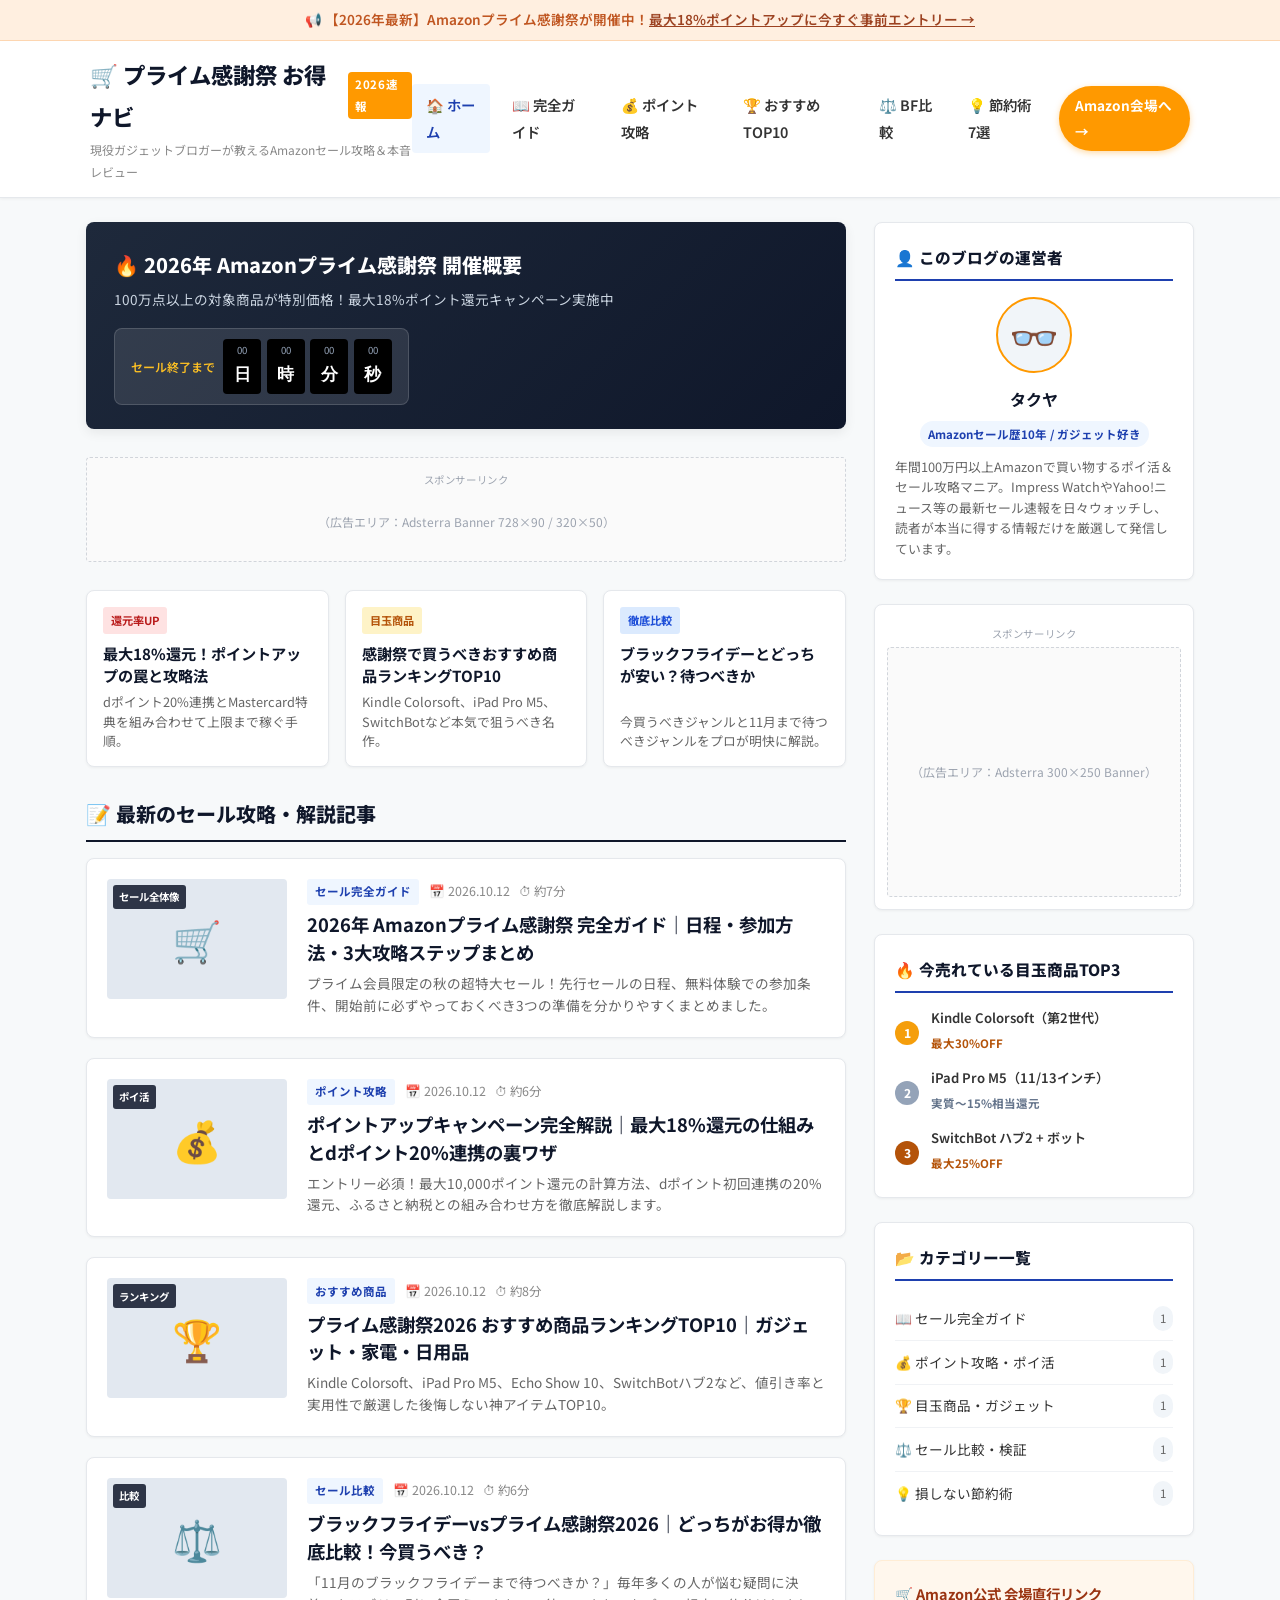
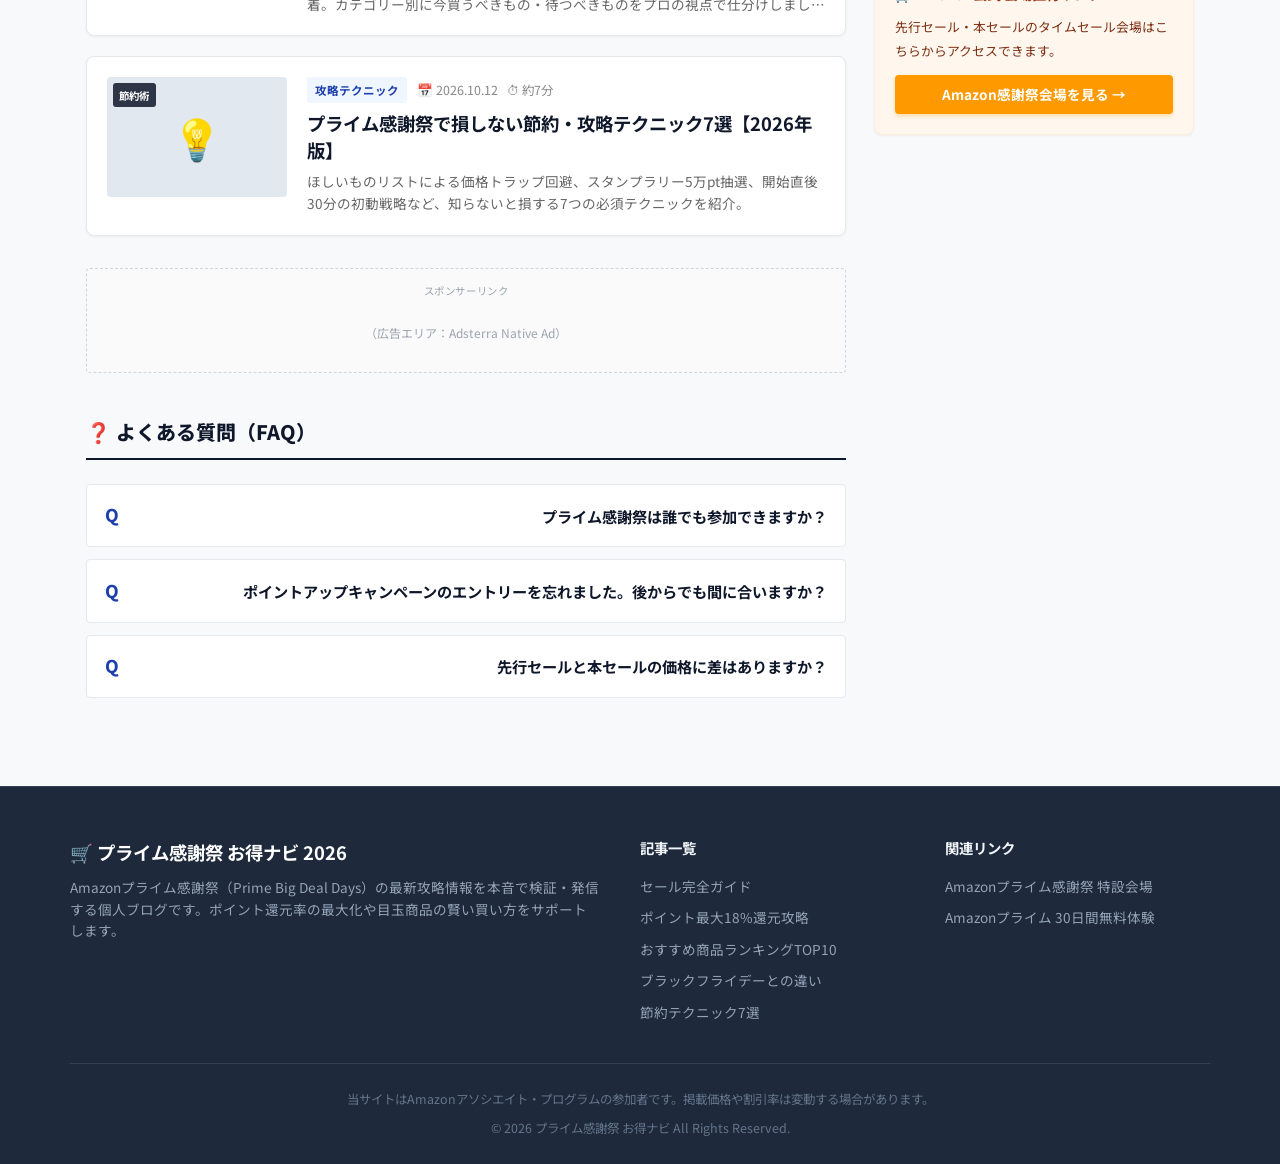
==== commit 8dba007f: "Redesign UI/UX into authentic Japanese WordPress blog theme (SWELL style) with light mode, 2-column " ====
--- a/index.html
+++ b/index.html
@@ -3,456 +3,371 @@
 <head>
   <meta charset="UTF-8" />
   <meta name="viewport" content="width=device-width, initial-scale=1.0" />
-  <title>Amazonプライム感謝祭2026 完全攻略ガイド｜セール情報・おすすめ商品まとめ</title>
-  <meta name="description" content="Amazonプライム感謝祭2026の日程・目玉商品・ポイント還元18%の攻略法を徹底解説。Kindle、Apple製品、SwitchBotなどの人気商品がお得に！プライム会員限定ビッグセールを最大限活用しよう。" />
-  <meta name="keywords" content="Amazonプライム感謝祭,プライム感謝祭2026,Amazon セール,ポイントアップキャンペーン,amazon感謝祭,amazon タイムセール祭り,ブラックフライデー" />
+  <title>プライム感謝祭 お得ナビ 2026｜現役ブロガーが教えるAmazonセール攻略</title>
+  <meta name="description" content="2026年Amazonプライム感謝祭の完全攻略ブログ。ポイント最大18%還元の裏ワザ、おすすめ目玉商品ランキングTOP10、ブラックフライデーとの違いを分かりやすく徹底解説！" />
+  <meta name="keywords" content="プライム感謝祭,Amazon セール,プライム感謝祭 2026,おすすめ商品,ポイントアップ,ブラックフライデー 比較" />
   <meta name="robots" content="index, follow" />
-  <link rel="canonical" href="https://YOUR-USERNAME.github.io/YOUR-REPO/" />
-
-  <!-- OGP -->
+  <link rel="canonical" href="https://mm33-code.github.io/amazon-prime-kanshasai.github.io/" />
+
+  <!-- Open Graph -->
   <meta property="og:type" content="website" />
-  <meta property="og:title" content="Amazonプライム感謝祭2026 完全攻略ガイド" />
-  <meta property="og:description" content="プライム感謝祭2026の攻略法・目玉商品・ポイント還元を徹底解説。損しないための完全ガイド。" />
-  <meta property="og:url" content="https://YOUR-USERNAME.github.io/YOUR-REPO/" />
-  <meta property="og:site_name" content="プライム感謝祭ガイド" />
+  <meta property="og:title" content="プライム感謝祭 お得ナビ 2026｜現役ブロガーが教えるAmazonセール攻略" />
+  <meta property="og:description" content="プライム感謝祭2026のポイント攻略・目玉商品TOP10・ブラックフライデー比較を本音レビュー。" />
+  <meta property="og:url" content="https://mm33-code.github.io/amazon-prime-kanshasai.github.io/" />
+  <meta property="og:site_name" content="プライム感謝祭 お得ナビ" />
   <meta property="og:locale" content="ja_JP" />
-  <meta name="twitter:card" content="summary_large_image" />
-  <meta name="twitter:title" content="Amazonプライム感謝祭2026 完全攻略ガイド" />
-  <meta name="twitter:description" content="最大18%ポイント還元！プライム感謝祭2026の攻略法まとめ。" />
-
-  <!-- JSON-LD Structured Data -->
+
+  <!-- Structured Data (Schema.org WebSite) -->
   <script type="application/ld+json">
   {
     "@context": "https://schema.org",
     "@type": "WebSite",
-    "name": "プライム感謝祭ガイド",
-    "url": "https://YOUR-USERNAME.github.io/YOUR-REPO/",
-    "description": "Amazonプライム感謝祭の攻略情報・おすすめ商品・ポイント還元まとめサイト",
-    "inLanguage": "ja",
-    "potentialAction": {
-      "@type": "SearchAction",
-      "target": "https://YOUR-USERNAME.github.io/YOUR-REPO/?q={search_term_string}",
-      "query-input": "required name=search_term_string"
-    }
+    "name": "プライム感謝祭 お得ナビ",
+    "url": "https://mm33-code.github.io/amazon-prime-kanshasai.github.io/",
+    "description": "Amazonプライム感謝祭2026の攻略情報・目玉商品・ポイント還元を解説する個人ブログ",
+    "inLanguage": "ja"
   }
   </script>
-  <script type="application/ld+json">
-  {
-    "@context": "https://schema.org",
-    "@type": "FAQPage",
-    "mainEntity": [
-      {
-        "@type": "Question",
-        "name": "プライム感謝祭2026はいつ開催？",
-        "acceptedAnswer": {
-          "@type": "Answer",
-          "text": "2026年10月16日（金）〜19日（月）の4日間開催予定です。先行セールは13日から始まります。"
-        }
-      },
-      {
-        "@type": "Question",
-        "name": "ポイントアップキャンペーンの最大還元率は？",
-        "acceptedAnswer": {
-          "@type": "Answer",
-          "text": "条件を満たすと最大18%のAmazonポイントが還元されます。Amazon Mastercardや特定カテゴリーの積み重ねで達成できます。"
-        }
-      }
-    ]
-  }
-  </script>
-
+
+  <!-- Google Fonts & Stylesheet -->
+  <link rel="preconnect" href="https://fonts.googleapis.com" />
+  <link rel="preconnect" href="https://fonts.gstatic.com" crossorigin />
+  <link href="https://fonts.googleapis.com/css2?family=Noto+Sans+JP:wght@400;500;700;800&family=Inter:wght@400;600;700;800&display=swap" rel="stylesheet" />
   <link rel="stylesheet" href="css/style.css" />
 
-  <!-- Adsterra — ポップアンダー広告 (ページ下部に配置) -->
-  <!-- 
-    Adsterraのアカウントダッシュボードから取得したzone IDに置き換えてください
-    例: <script type="text/javascript" src="//www.highperformanceformat.com/ZONE_ID/invoke.js"></script>
-  -->
+  <!-- Adsterra Popunder Script Placeholder (Index only) -->
+  <!-- ADSTERRA_POPUNDER_ZONE_CODE_HERE -->
 </head>
 <body>
-
-<!-- Reading Progress Bar -->
 <div id="progress-bar"></div>
 
-<!-- ===== NAVIGATION ===== -->
-<nav class="site-nav" role="navigation" aria-label="メインナビゲーション">
-  <div class="nav-inner">
-    <a href="index.html" class="nav-logo">
-      🛒 プライム感謝祭ガイド <span class="badge">2026</span>
-    </a>
-    <ul class="nav-links" role="list">
-      <li><a href="index.html">ホーム</a></li>
-      <li><a href="articles/guide-prime-kanshasai-2026.html">完全ガイド</a></li>
-      <li><a href="articles/point-up-campaign-guide.html">ポイント攻略</a></li>
-      <li><a href="articles/osusumehin-ranking-2026.html">おすすめ商品</a></li>
-      <li><a href="articles/setsuyaku-technique.html">節約術</a></li>
-      <li><a href="https://www.amazon.co.jp/primeday?tag=newseo-22" target="_blank" rel="noopener" class="nav-cta">今すぐAmazonへ →</a></li>
-    </ul>
-    <div class="hamburger" id="hamburger" aria-label="メニュー" role="button" tabindex="0">
-      <span></span><span></span><span></span>
-    </div>
-  </div>
-</nav>
-
-<!-- ===== HERO ===== -->
-<header class="hero" role="banner">
-  <div class="hero-badge">
-    <span>🔥</span> 2026年 期間限定ビッグセール開催中
-  </div>
-
-  <h1>Amazon<br>プライム感謝祭 2026<br>完全攻略ガイド</h1>
-
-  <p class="hero-subtitle">
-    400万点以上の商品がセール価格に。<br>
-    ポイント最大<strong style="color:var(--clr-prime)">18%還元</strong>＋大抽選会で、今年一番お得な買い物を。
-  </p>
-
-  <!-- Countdown -->
-  <div class="countdown-wrapper" id="countdown" aria-label="セール終了まで">
-    <div class="countdown-item">
-      <span class="num" id="cd-days">--</span>
-      <span class="label">日</span>
-    </div>
-    <span class="countdown-sep">:</span>
-    <div class="countdown-item">
-      <span class="num" id="cd-hours">--</span>
-      <span class="label">時間</span>
-    </div>
-    <span class="countdown-sep">:</span>
-    <div class="countdown-item">
-      <span class="num" id="cd-mins">--</span>
-      <span class="label">分</span>
-    </div>
-    <span class="countdown-sep">:</span>
-    <div class="countdown-item">
-      <span class="num" id="cd-secs">--</span>
-      <span class="label">秒</span>
-    </div>
-  </div>
-
-  <div class="hero-cta-group">
-    <a href="https://www.amazon.co.jp/primeday?tag=newseo-22" target="_blank" rel="noopener" class="btn btn-primary">
-      🛒 セール会場へ（Amazon.co.jp）
-    </a>
-    <a href="articles/guide-prime-kanshasai-2026.html" class="btn btn-outline">
-      📖 完全ガイドを読む
-    </a>
+<!-- Top Notification Ribbon -->
+<div class="top-notice-bar">
+  📢 【2026年最新】Amazonプライム感謝祭が開催中！<a href="https://www.amazon.co.jp/primeday?tag=newseo-22" target="_blank" rel="noopener">最大18%ポイントアップに今すぐ事前エントリー →</a>
+</div>
+
+<!-- WordPress Header -->
+<header class="site-header">
+  <div class="header-inner">
+    <div class="brand-wrapper">
+      <a href="index.html" class="site-logo">
+        🛒 プライム感謝祭 お得ナビ <span class="badge-tag">2026速報</span>
+      </a>
+      <span class="site-tagline">現役ガジェットブロガーが教えるAmazonセール攻略＆本音レビュー</span>
+    </div>
+
+    <nav class="global-nav">
+      <ul class="nav-menu" id="navMenu">
+        <li><a href="index.html" class="active">🏠 ホーム</a></li>
+        <li><a href="articles/guide-prime-kanshasai-2026.html">📖 完全ガイド</a></li>
+        <li><a href="articles/point-up-campaign-guide.html">💰 ポイント攻略</a></li>
+        <li><a href="articles/osusumehin-ranking-2026.html">🏆 おすすめTOP10</a></li>
+        <li><a href="articles/blackfriday-vs-kanshasai.html">⚖️ BF比較</a></li>
+        <li><a href="articles/setsuyaku-technique.html">💡 節約術7選</a></li>
+      </ul>
+      <a href="https://www.amazon.co.jp/primeday?tag=newseo-22" target="_blank" rel="noopener" class="header-cta-btn">Amazon会場へ →</a>
+      <button class="menu-toggle" id="menuToggle" aria-label="メニューを開く">
+        <span></span><span></span><span></span>
+      </button>
+    </nav>
   </div>
 </header>
 
-<!-- ===== KEY POINTS BAR ===== -->
-<div class="key-points" aria-label="セールの主要ポイント">
-  <div class="key-points-inner">
-    <div class="kp-item">
-      <span class="kp-icon">📅</span>
-      <span>開催期間 <strong>10/16〜10/19</strong></span>
-    </div>
-    <div class="kp-item">
-      <span class="kp-icon">🎁</span>
-      <span>対象商品 <strong>400万点以上</strong></span>
-    </div>
-    <div class="kp-item">
-      <span class="kp-icon">💰</span>
-      <span>最大ポイント還元 <strong>18%</strong></span>
-    </div>
-    <div class="kp-item">
-      <span class="kp-icon">🎰</span>
-      <span>抽選 <strong>最大10万ポイント</strong></span>
-    </div>
-    <div class="kp-item">
-      <span class="kp-icon">👑</span>
-      <span><strong>プライム会員限定</strong></span>
-    </div>
-  </div>
+<!-- Main 2-Column Page Container -->
+<div class="page-container">
+
+  <!-- Left Main Column (Blog Content) -->
+  <main class="main-column">
+
+    <!-- Deal Flash Banner with Countdown -->
+    <section class="deal-flash-banner">
+      <div class="deal-flash-title">
+        <h2>🔥 2026年 Amazonプライム感謝祭 開催概要</h2>
+        <p>100万点以上の対象商品が特別価格！最大18%ポイント還元キャンペーン実施中</p>
+      </div>
+      <div class="countdown-box">
+        <span class="countdown-label">セール終了まで</span>
+        <div class="countdown-digits">
+          <div class="cd-unit"><span id="cd-days">00</span>日</div>
+          <div class="cd-unit"><span id="cd-hours">00</span>時</div>
+          <div class="cd-unit"><span id="cd-mins">00</span>分</div>
+          <div class="cd-unit"><span id="cd-secs">00</span>秒</div>
+        </div>
+      </div>
+    </section>
+
+    <!-- Top Banner Adsterra Placement -->
+    <div class="adsterra-slot" aria-label="スポンサーリンク">
+      <span class="ad-sponsor-label">スポンサーリンク</span>
+      <!-- ADSTERRA_BANNER_TOP_ZONE_CODE_HERE -->
+      <div style="font-size:0.75rem;color:#9ca3af;padding:1rem;">（広告エリア：Adsterra Banner 728×90 / 320×50）</div>
+    </div>
+
+    <!-- Pick-up 3 Cards (WordPress Featured Posts) -->
+    <section class="pickup-grid">
+      <a href="articles/point-up-campaign-guide.html" class="pickup-card">
+        <span class="pickup-badge red">還元率UP</span>
+        <h3>最大18%還元！ポイントアップの罠と攻略法</h3>
+        <p>dポイント20%連携とMastercard特典を組み合わせて上限まで稼ぐ手順。</p>
+      </a>
+      <a href="articles/osusumehin-ranking-2026.html" class="pickup-card">
+        <span class="pickup-badge gold">目玉商品</span>
+        <h3>感謝祭で買うべきおすすめ商品ランキングTOP10</h3>
+        <p>Kindle Colorsoft、iPad Pro M5、SwitchBotなど本気で狙うべき名作。</p>
+      </a>
+      <a href="articles/blackfriday-vs-kanshasai.html" class="pickup-card">
+        <span class="pickup-badge blue">徹底比較</span>
+        <h3>ブラックフライデーとどっちが安い？待つべきか</h3>
+        <p>今買うべきジャンルと11月まで待つべきジャンルをプロが明快に解説。</p>
+      </a>
+    </section>
+
+    <!-- Post Feed Section -->
+    <section>
+      <div class="section-heading-wp">
+        <h2>📝 最新のセール攻略・解説記事</h2>
+      </div>
+
+      <div class="post-card-list">
+
+        <!-- Article 1 -->
+        <a href="articles/guide-prime-kanshasai-2026.html" class="post-card-item">
+          <div class="post-card-thumb">
+            🛒
+            <span class="post-card-thumb-tag">セール全体像</span>
+          </div>
+          <div class="post-card-content">
+            <div class="post-meta-top">
+              <span class="post-cat-pill">セール完全ガイド</span>
+              <span>📅 2026.10.12</span>
+              <span>⏱ 約7分</span>
+            </div>
+            <h3 class="post-card-title">2026年 Amazonプライム感謝祭 完全ガイド｜日程・参加方法・3大攻略ステップまとめ</h3>
+            <p class="post-card-excerpt">プライム会員限定の秋の超特大セール！先行セールの日程、無料体験での参加条件、開始前に必ずやっておくべき3つの準備を分かりやすくまとめました。</p>
+          </div>
+        </a>
+
+        <!-- Article 2 -->
+        <a href="articles/point-up-campaign-guide.html" class="post-card-item">
+          <div class="post-card-thumb">
+            💰
+            <span class="post-card-thumb-tag">ポイ活</span>
+          </div>
+          <div class="post-card-content">
+            <div class="post-meta-top">
+              <span class="post-cat-pill">ポイント攻略</span>
+              <span>📅 2026.10.12</span>
+              <span>⏱ 約6分</span>
+            </div>
+            <h3 class="post-card-title">ポイントアップキャンペーン完全解説｜最大18%還元の仕組みとdポイント20%連携の裏ワザ</h3>
+            <p class="post-card-excerpt">エントリー必須！最大10,000ポイント還元の計算方法、dポイント初回連携の20%還元、ふるさと納税との組み合わせ方を徹底解説します。</p>
+          </div>
+        </a>
+
+        <!-- Article 3 -->
+        <a href="articles/osusumehin-ranking-2026.html" class="post-card-item">
+          <div class="post-card-thumb">
+            🏆
+            <span class="post-card-thumb-tag">ランキング</span>
+          </div>
+          <div class="post-card-content">
+            <div class="post-meta-top">
+              <span class="post-cat-pill">おすすめ商品</span>
+              <span>📅 2026.10.12</span>
+              <span>⏱ 約8分</span>
+            </div>
+            <h3 class="post-card-title">プライム感謝祭2026 おすすめ商品ランキングTOP10｜ガジェット・家電・日用品</h3>
+            <p class="post-card-excerpt">Kindle Colorsoft、iPad Pro M5、Echo Show 10、SwitchBotハブ2など、値引き率と実用性で厳選した後悔しない神アイテムTOP10。</p>
+          </div>
+        </a>
+
+        <!-- Article 4 -->
+        <a href="articles/blackfriday-vs-kanshasai.html" class="post-card-item">
+          <div class="post-card-thumb">
+            ⚖️
+            <span class="post-card-thumb-tag">比較</span>
+          </div>
+          <div class="post-card-content">
+            <div class="post-meta-top">
+              <span class="post-cat-pill">セール比較</span>
+              <span>📅 2026.10.12</span>
+              <span>⏱ 約6分</span>
+            </div>
+            <h3 class="post-card-title">ブラックフライデーvsプライム感謝祭2026｜どっちがお得か徹底比較！今買うべき？</h3>
+            <p class="post-card-excerpt">「11月のブラックフライデーまで待つべきか？」毎年多くの人が悩む疑問に決着。カテゴリー別に今買うべきもの・待つべきものをプロの視点で仕分けしました。</p>
+          </div>
+        </a>
+
+        <!-- Article 5 -->
+        <a href="articles/setsuyaku-technique.html" class="post-card-item">
+          <div class="post-card-thumb">
+            💡
+            <span class="post-card-thumb-tag">節約術</span>
+          </div>
+          <div class="post-card-content">
+            <div class="post-meta-top">
+              <span class="post-cat-pill">攻略テクニック</span>
+              <span>📅 2026.10.12</span>
+              <span>⏱ 約7分</span>
+            </div>
+            <h3 class="post-card-title">プライム感謝祭で損しない節約・攻略テクニック7選【2026年版】</h3>
+            <p class="post-card-excerpt">ほしいものリストによる価格トラップ回避、スタンプラリー5万pt抽選、開始直後30分の初動戦略など、知らないと損する7つの必須テクニックを紹介。</p>
+          </div>
+        </a>
+
+      </div>
+    </section>
+
+    <!-- Mid Banner Adsterra Placement -->
+    <div class="adsterra-slot" aria-label="スポンサーリンク">
+      <span class="ad-sponsor-label">スポンサーリンク</span>
+      <!-- ADSTERRA_NATIVE_MID_ZONE_CODE_HERE -->
+      <div style="font-size:0.75rem;color:#9ca3af;padding:1rem;">（広告エリア：Adsterra Native Ad）</div>
+    </div>
+
+    <!-- FAQ Accordion Section -->
+    <section style="margin-top:2.5rem;">
+      <div class="section-heading-wp">
+        <h2>❓ よくある質問（FAQ）</h2>
+      </div>
+      <div class="wp-faq-list">
+        <div class="wp-faq-item">
+          <div class="wp-faq-q">プライム感謝祭は誰でも参加できますか？</div>
+          <div class="wp-faq-a">Amazonプライム会員（30日間の無料体験を含む）限定のセールです。無料体験期間中であっても、通常会員と全く同じセール価格およびポイント還元率で購入可能です。</div>
+        </div>
+        <div class="wp-faq-item">
+          <div class="wp-faq-q">ポイントアップキャンペーンのエントリーを忘れました。後からでも間に合いますか？</div>
+          <div class="wp-faq-a">セール期間内であれば、商品購入後にエントリーボタンを押しても対象期間中の買い物金額にポイント還元が適用されます。ただし忘れる前に必ず事前エントリーを済ませておきましょう。</div>
+        </div>
+        <div class="wp-faq-item">
+          <div class="wp-faq-q">先行セールと本セールの価格に差はありますか？</div>
+          <div class="wp-faq-a">先行セールに登場した商品は、本セールでも同じセール価格で販売されます。人気商品は先行セール期間中に売り切れてしまう場合があるため、見つけたらすぐに購入するのがベストです。</div>
+        </div>
+      </div>
+    </section>
+
+  </main>
+
+  <!-- Right Sidebar Column (Authentic WordPress Sidebar) -->
+  <aside class="sidebar-column">
+
+    <!-- Profile Widget -->
+    <div class="sidebar-widget">
+      <div class="widget-title">👤 このブログの運営者</div>
+      <div class="author-widget-body">
+        <div class="author-widget-avatar">👓</div>
+        <div class="author-widget-name">タクヤ</div>
+        <span class="author-widget-badge">Amazonセール歴10年 / ガジェット好き</span>
+        <p class="author-widget-desc">
+          年間100万円以上Amazonで買い物するポイ活＆セール攻略マニア。Impress WatchやYahoo!ニュース等の最新セール速報を日々ウォッチし、読者が本当に得する情報だけを厳選して発信しています。
+        </p>
+      </div>
+    </div>
+
+    <!-- Adsterra Sidebar Ad Slot (300x250) -->
+    <div class="sidebar-widget" style="padding:0.75rem;text-align:center;">
+      <span class="ad-sponsor-label">スポンサーリンク</span>
+      <div class="adsterra-slot adsterra-sidebar" style="margin:0;min-height:250px;">
+        <!-- ADSTERRA_SIDEBAR_ZONE_CODE_HERE -->
+        <div style="font-size:0.75rem;color:#9ca3af;">（広告エリア：Adsterra 300×250 Banner）</div>
+      </div>
+    </div>
+
+    <!-- Popular Products Ranking Widget -->
+    <div class="sidebar-widget">
+      <div class="widget-title">🔥 今売れている目玉商品TOP3</div>
+      <ul class="ranking-widget-list">
+        <li>
+          <a href="articles/osusumehin-ranking-2026.html#ranking" class="ranking-widget-item">
+            <span class="ranking-badge-num rank-gold">1</span>
+            <div>
+              <div class="ranking-item-title">Kindle Colorsoft（第2世代）</div>
+              <span style="font-size:0.72rem;color:#b45309;font-weight:700;">最大30%OFF</span>
+            </div>
+          </a>
+        </li>
+        <li>
+          <a href="articles/osusumehin-ranking-2026.html#ranking" class="ranking-widget-item">
+            <span class="ranking-badge-num rank-silver">2</span>
+            <div>
+              <div class="ranking-item-title">iPad Pro M5（11/13インチ）</div>
+              <span style="font-size:0.72rem;color:#64748b;font-weight:700;">実質〜15%相当還元</span>
+            </div>
+          </a>
+        </li>
+        <li>
+          <a href="articles/osusumehin-ranking-2026.html#ranking" class="ranking-widget-item">
+            <span class="ranking-badge-num rank-bronze">3</span>
+            <div>
+              <div class="ranking-item-title">SwitchBot ハブ2 + ボット</div>
+              <span style="font-size:0.72rem;color:#b45309;font-weight:700;">最大25%OFF</span>
+            </div>
+          </a>
+        </li>
+      </ul>
+    </div>
+
+    <!-- Category Widget -->
+    <div class="sidebar-widget">
+      <div class="widget-title">📂 カテゴリー一覧</div>
+      <ul class="category-widget-list">
+        <li><a href="articles/guide-prime-kanshasai-2026.html"><span>📖 セール完全ガイド</span><span class="cat-count">1</span></a></li>
+        <li><a href="articles/point-up-campaign-guide.html"><span>💰 ポイント攻略・ポイ活</span><span class="cat-count">1</span></a></li>
+        <li><a href="articles/osusumehin-ranking-2026.html"><span>🏆 目玉商品・ガジェット</span><span class="cat-count">1</span></a></li>
+        <li><a href="articles/blackfriday-vs-kanshasai.html"><span>⚖️ セール比較・検証</span><span class="cat-count">1</span></a></li>
+        <li><a href="articles/setsuyaku-technique.html"><span>💡 損しない節約術</span><span class="cat-count">1</span></a></li>
+      </ul>
+    </div>
+
+    <!-- Official Amazon Link Banner -->
+    <div class="sidebar-widget" style="background:#fff7ed;border-color:#ffedd5;">
+      <div style="font-weight:700;font-size:0.9rem;color:#9a3412;margin-bottom:0.5rem;">
+        🛒 Amazon公式 会場直行リンク
+      </div>
+      <p style="font-size:0.8rem;color:#7c2d12;margin-bottom:0.75rem;">
+        先行セール・本セールのタイムセール会場はこちらからアクセスできます。
+      </p>
+      <a href="https://www.amazon.co.jp/primeday?tag=newseo-22" target="_blank" rel="noopener" class="btn-amazon-cta" style="width:100%;justify-content:center;">
+        Amazon感謝祭会場を見る →
+      </a>
+    </div>
+
+  </aside>
+
 </div>
 
-<!-- ===== ADSTERRA BANNER #1 ===== -->
-<section style="padding:0 1.5rem; max-width:1120px; margin:0 auto;">
-  <div class="ad-zone" aria-label="広告">
-    <!--
-      Adsterra バナー広告（728x90 デスクトップ / 320x50 モバイル）
-      Adsterraダッシュボードからゾーンコードを貼り付けてください
-    -->
-    <!-- ADSTERRA_BANNER_TOP_ZONE_CODE_HERE -->
-  </div>
-</section>
-
-<!-- ===== POINT UP SECTION ===== -->
-<section class="section">
-  <div class="section-inner">
-    <header class="section-header">
-      <span class="section-label">💎 必見キャンペーン</span>
-      <h2 class="section-title">ポイントアップキャンペーンで<br>最大18%還元をゲット</h2>
-      <p class="section-desc">エントリーするだけで、購入金額に応じてポイント還元率がアップします。忘れずに事前登録を！</p>
-    </header>
-
-    <div class="point-banner">
-      <div>
-        <h3>🎯 仕組みを理解して最大限活用</h3>
-        <p>プライム会員なら10,000円以上の購入で還元率アップ開始。Amazon Mastercard決済で+3%、ブランドセレクション対象商品で+7%、ドラッグストア・ホーム用品カテゴリーで+6%が積み上がります。<br><br class="mobile-br">さらに、エントリーして1万円以上購入すると<strong style="color:var(--clr-prime)">最大10万ポイントが当たる大抽選会</strong>に自動参加できます。</p>
-        <br>
-        <a href="articles/point-up-campaign-guide.html" class="btn btn-primary">📊 詳しい計算方法を見る</a>
-      </div>
-      <div>
-        <div class="point-stat">
-          <span class="big-num">18<small style="font-size:1.5rem">%</small></span>
-          <div class="unit">最大ポイント還元率</div>
-        </div>
-        <br>
-        <div class="point-stat">
-          <span class="big-num">100,000</span>
-          <div class="unit">抽選最大獲得ポイント</div>
-        </div>
-      </div>
-    </div>
-  </div>
-</section>
-
-<!-- ===== FEATURED CATEGORIES ===== -->
-<section class="section" style="padding-top:0;">
-  <div class="section-inner">
-    <header class="section-header">
-      <span class="section-label">🔥 注目カテゴリー</span>
-      <h2 class="section-title">今年の目玉は？<br>押さえておくべき3大カテゴリー</h2>
-    </header>
-
-    <div class="cards-grid">
-      <div class="card">
-        <span class="card-icon">📚</span>
-        <h3 class="card-title">Amazonデバイス</h3>
-        <p class="card-body">新発売の<strong>Kindle Colorsoft</strong>や<strong>Fire TV Stick HD</strong>、Echoシリーズが大幅値下げ。Amazonデバイスはセール時が最安値になりやすいカテゴリーのひとつです。</p>
-        <span class="card-tag">大幅割引確定</span>
-      </div>
-      <div class="card">
-        <span class="card-icon">🍎</span>
-        <h3 class="card-title">Apple製品</h3>
-        <p class="card-body">普段は値下がりしにくい<strong>iPad Pro M5・M4</strong>、<strong>Apple Watch Series 12</strong>、<strong>MacBook Air M4</strong>などが狙い目。年に数回しかないチャンスです。</p>
-        <span class="card-tag">年に数回の値下がり</span>
-      </div>
-      <div class="card">
-        <span class="card-icon">🏠</span>
-        <h3 class="card-title">スマート家電・日用品</h3>
-        <p class="card-body"><strong>SwitchBot</strong>シリーズや<strong>Anker急速充電器</strong>、洗剤・飲料水・プロテインなどの日用消耗品のまとめ買いにも最適。ポイント還元率も高め。</p>
-        <span class="card-tag">まとめ買いお得</span>
-      </div>
-    </div>
-  </div>
-</section>
-
-<!-- ===== 3 STEPS SECTION ===== -->
-<section class="section" style="background: var(--clr-bg2); padding:3rem 1.5rem;">
-  <div class="section-inner">
-    <header class="section-header">
-      <span class="section-label">✅ 事前準備チェック</span>
-      <h2 class="section-title">セール前に必ずやること<br>3ステップ</h2>
-      <p class="section-desc">セール当日に焦らないよう、今すぐ済ませておきましょう。</p>
-    </header>
-
-    <ul class="steps-list" style="max-width:640px; margin:0 auto;">
-      <li class="step-item">
-        <div class="step-num">1</div>
-        <div class="step-title">Amazonプライム会員に登録する</div>
-        <div class="step-body">本セールはプライム会員限定です。まだの方は<strong>30日間の無料体験</strong>を利用すれば参加できます。Prime Video・Amazon Music等の特典も使い放題。</div>
-      </li>
-      <li class="step-item">
-        <div class="step-num">2</div>
-        <div class="step-title">ポイントアップキャンペーンにエントリー</div>
-        <div class="step-body">セール期間中、公式ページの「エントリー」ボタンを押すだけ。これをするかしないかで、最終的にもらえるポイント数が大きく変わります。</div>
-      </li>
-      <li class="step-item">
-        <div class="step-num">3</div>
-        <div class="step-title">スタンプラリーとほしいものリストの準備</div>
-        <div class="step-body">「スタンプラリー」参加で最大5万ポイントの抽選チャンス。また、欲しい商品を「ほしいものリスト」に追加しておくと、価格変動の確認がスムーズです。</div>
-      </li>
-    </ul>
-  </div>
-</section>
-
-<!-- ===== ADSTERRA NATIVE #2 ===== -->
-<section style="padding:0 1.5rem; max-width:1120px; margin:0 auto;">
-  <div class="ad-zone ad-native" aria-label="広告">
-    <!--
-      Adsterra ネイティブバナー広告
-      Adsterraダッシュボードのネイティブ広告コードをここに貼り付けてください
-    -->
-    <!-- ADSTERRA_NATIVE_MID_ZONE_CODE_HERE -->
-  </div>
-</section>
-
-<!-- ===== ARTICLES ===== -->
-<section class="section">
-  <div class="section-inner">
-    <header class="section-header">
-      <span class="section-label">📝 攻略記事</span>
-      <h2 class="section-title">損しないための<br>詳細解説記事</h2>
-    </header>
-
-    <div class="article-grid">
-      <article class="article-card">
-        <div class="article-card-thumb">📖</div>
-        <div class="article-card-body">
-          <div class="article-meta">
-            <span class="article-cat">完全ガイド</span>
-            <span class="article-date">2026年10月12日</span>
-          </div>
-          <h3 class="article-card-title">2026年 Amazonプライム感謝祭 完全ガイド｜日程・参加方法・攻略法まとめ</h3>
-          <p class="article-card-excerpt">「プライム感謝祭って何？」から参加方法・ポイント活用術まで、初心者にも分かりやすく徹底解説します。</p>
-          <a href="articles/guide-prime-kanshasai-2026.html" class="article-read-more">続きを読む</a>
-        </div>
-      </article>
-
-      <article class="article-card">
-        <div class="article-card-thumb">💰</div>
-        <div class="article-card-body">
-          <div class="article-meta">
-            <span class="article-cat">ポイント攻略</span>
-            <span class="article-date">2026年10月12日</span>
-          </div>
-          <h3 class="article-card-title">ポイントアップキャンペーン完全解説｜最大18%還元の仕組みとdポイント連携</h3>
-          <p class="article-card-excerpt">複雑に見えるポイント還元の仕組みを分かりやすく整理。Amazon MastercardやdポイントをフルAXに組み合わせる方法を解説。</p>
-          <a href="articles/point-up-campaign-guide.html" class="article-read-more">続きを読む</a>
-        </div>
-      </article>
-
-      <article class="article-card">
-        <div class="article-card-thumb">🏆</div>
-        <div class="article-card-body">
-          <div class="article-meta">
-            <span class="article-cat">商品ランキング</span>
-            <span class="article-date">2026年10月12日</span>
-          </div>
-          <h3 class="article-card-title">プライム感謝祭2026 おすすめ商品ランキングTOP10｜ガジェット・家電・日用品</h3>
-          <p class="article-card-excerpt">Kindle、iPad Pro、SwitchBotなど特に注目度の高い商品をランキング形式でご紹介。どれを買えば後悔しないかズバリ解説。</p>
-          <a href="articles/osusumehin-ranking-2026.html" class="article-read-more">続きを読む</a>
-        </div>
-      </article>
-
-      <article class="article-card">
-        <div class="article-card-thumb">⚖️</div>
-        <div class="article-card-body">
-          <div class="article-meta">
-            <span class="article-cat">比較</span>
-            <span class="article-date">2026年10月12日</span>
-          </div>
-          <h3 class="article-card-title">ブラックフライデーvsプライム感謝祭｜どっちがより安い？徹底比較</h3>
-          <p class="article-card-excerpt">毎年悩む「今買うべき？それとも11月まで待つ？」問題に終止符を打ちます。過去データをもとに比較検証。</p>
-          <a href="articles/blackfriday-vs-kanshasai.html" class="article-read-more">続きを読む</a>
-        </div>
-      </article>
-
-      <article class="article-card">
-        <div class="article-card-thumb">🎯</div>
-        <div class="article-card-body">
-          <div class="article-meta">
-            <span class="article-cat">節約術</span>
-            <span class="article-date">2026年10月12日</span>
-          </div>
-          <h3 class="article-card-title">プライム感謝祭で損しない！節約・攻略テクニック7選</h3>
-          <p class="article-card-excerpt">スタンプラリー・ほしいものリスト・dポイント・メルペイ——知ってる人と知らない人とでは還元額が数千円変わります。</p>
-          <a href="articles/setsuyaku-technique.html" class="article-read-more">続きを読む</a>
-        </div>
-      </article>
-    </div>
-  </div>
-</section>
-
-<!-- ===== FAQ ===== -->
-<section class="section" style="background:var(--clr-bg2); padding:3rem 1.5rem;">
-  <div class="section-inner" style="max-width:780px; margin:0 auto;">
-    <header class="section-header">
-      <span class="section-label">❓ よくある質問</span>
-      <h2 class="section-title">FAQ</h2>
-    </header>
-
-    <div class="faq-list" itemscope itemtype="https://schema.org/FAQPage">
-      <div class="faq-item" itemscope itemprop="mainEntity" itemtype="https://schema.org/Question">
-        <div class="faq-question">
-          <span itemprop="name">プライム感謝祭2026の開催日程はいつですか？</span>
-          <span class="faq-icon">+</span>
-        </div>
-        <div class="faq-answer" itemscope itemprop="acceptedAnswer" itemtype="https://schema.org/Answer">
-          <p itemprop="text">2026年10月16日（金）〜10月19日（月）の4日間を予定しています。先行セールは10月13日（火）から開始されるため、ポイントアップキャンペーンへのエントリーはそれより前に済ませておきましょう。</p>
-        </div>
-      </div>
-
-      <div class="faq-item" itemscope itemprop="mainEntity" itemtype="https://schema.org/Question">
-        <div class="faq-question">
-          <span itemprop="name">プライム会員でないと参加できないですか？</span>
-          <span class="faq-icon">+</span>
-        </div>
-        <div class="faq-answer" itemscope itemprop="acceptedAnswer" itemtype="https://schema.org/Answer">
-          <p itemprop="text">はい、プライム感謝祭は<strong>Amazonプライム会員限定</strong>のセールです。ただし、まだ会員でない方でも30日間の無料体験を利用すれば参加できます。セールの4日間だけで元が取れる価格差になる商品も多くあります。</p>
-        </div>
-      </div>
-
-      <div class="faq-item" itemscope itemprop="mainEntity" itemtype="https://schema.org/Question">
-        <div class="faq-question">
-          <span itemprop="name">18%のポイント還元率はどうすれば達成できますか？</span>
-          <span class="faq-icon">+</span>
-        </div>
-        <div class="faq-answer" itemscope itemprop="acceptedAnswer" itemtype="https://schema.org/Answer">
-          <p itemprop="text">最大18%には複数の条件を組み合わせる必要があります：①プライム会員（ベース還元）②Amazon Mastercardで支払い（+3%）③ブランドセレクション対象商品を購入（+7%）またはドラッグストア・ホーム用品（+6%）。詳しくはポイント攻略記事をご覧ください。</p>
-        </div>
-      </div>
-
-      <div class="faq-item" itemscope itemprop="mainEntity" itemtype="https://schema.org/Question">
-        <div class="faq-question">
-          <span itemprop="name">スタンプラリーはどこから参加できますか？</span>
-          <span class="faq-icon">+</span>
-        </div>
-        <div class="faq-answer" itemscope itemprop="acceptedAnswer" itemtype="https://schema.org/Answer">
-          <p itemprop="text">セール期間中のAmazonプライム感謝祭の公式特集ページ内に「スタンプラリー」のバナーが表示されます。「プライム対象商品の購入」「Prime Videoの視聴」などの5つのスタンプを集めると、最大5万ポイントの抽選に参加できます。</p>
-        </div>
-      </div>
-    </div>
-  </div>
-</section>
-
-<!-- ===== ADSTERRA BANNER #3 ===== -->
-<section style="padding:0 1.5rem; max-width:1120px; margin:0 auto;">
-  <div class="ad-zone" aria-label="広告">
-    <!--
-      Adsterra バナー広告（下部エリア）
-      Adsterraダッシュボードからコードを貼り付けてください
-    -->
-    <!-- ADSTERRA_BANNER_BOTTOM_ZONE_CODE_HERE -->
-  </div>
-</section>
-
-<!-- ===== FOOTER ===== -->
-<footer class="site-footer" role="contentinfo">
+<!-- WordPress Footer -->
+<footer class="site-footer">
   <div class="footer-inner">
     <div class="footer-brand">
-      <a href="index.html" class="logo">🛒 プライム感謝祭ガイド</a>
-      <p>Amazonプライム感謝祭の攻略情報・おすすめ商品・ポイント活用術を日本語で徹底解説する独立メディアです。</p>
-    </div>
-    <div class="footer-col">
+      <h3>🛒 プライム感謝祭 お得ナビ 2026</h3>
+      <p>
+        Amazonプライム感謝祭（Prime Big Deal Days）の最新攻略情報を本音で検証・発信する個人ブログです。ポイント還元率の最大化や目玉商品の賢い買い方をサポートします。
+      </p>
+    </div>
+    <div class="footer-nav-col">
       <h4>記事一覧</h4>
       <ul>
-        <li><a href="articles/guide-prime-kanshasai-2026.html">完全ガイド2026</a></li>
-        <li><a href="articles/point-up-campaign-guide.html">ポイント攻略法</a></li>
-        <li><a href="articles/osusumehin-ranking-2026.html">おすすめ商品TOP10</a></li>
-        <li><a href="articles/blackfriday-vs-kanshasai.html">BF vs 感謝祭 比較</a></li>
+        <li><a href="articles/guide-prime-kanshasai-2026.html">セール完全ガイド</a></li>
+        <li><a href="articles/point-up-campaign-guide.html">ポイント最大18%還元攻略</a></li>
+        <li><a href="articles/osusumehin-ranking-2026.html">おすすめ商品ランキングTOP10</a></li>
+        <li><a href="articles/blackfriday-vs-kanshasai.html">ブラックフライデーとの違い</a></li>
         <li><a href="articles/setsuyaku-technique.html">節約テクニック7選</a></li>
       </ul>
     </div>
-    <div class="footer-col">
-      <h4>公式リンク</h4>
+    <div class="footer-nav-col">
+      <h4>関連リンク</h4>
       <ul>
-        <li><a href="https://www.amazon.co.jp/primeday?tag=newseo-22" target="_blank" rel="noopener">Amazon感謝祭会場</a></li>
-        <li><a href="https://www.amazon.co.jp/prime?tag=newseo-22" target="_blank" rel="noopener">Amazonプライム登録</a></li>
-        <li><a href="https://www.amazon.co.jp/events/pointupcampaign?tag=newseo-22" target="_blank" rel="noopener">ポイントアップ申込</a></li>
+        <li><a href="https://www.amazon.co.jp/primeday?tag=newseo-22" target="_blank" rel="noopener">Amazonプライム感謝祭 特設会場</a></li>
+        <li><a href="https://www.amazon.co.jp/prime?tag=newseo-22" target="_blank" rel="noopener">Amazonプライム 30日間無料体験</a></li>
       </ul>
     </div>
   </div>
   <div class="footer-bottom">
-    <p class="footer-disclaimer">当サイトはAmazonアソシエイト・プログラムに参加しています。掲載リンクから商品を購入した場合、当サイトに手数料が発生することがあります。価格・仕様は変更になる場合があります。</p>
-    <p>&copy; 2026 プライム感謝祭ガイド</p>
+    <p>当サイトはAmazonアソシエイト・プログラムの参加者です。掲載価格や割引率は変動する場合があります。</p>
+    <p style="margin-top:0.35rem;">&copy; 2026 プライム感謝祭 お得ナビ All Rights Reserved.</p>
   </div>
 </footer>
-
-<!-- Adsterra Popunder (ホームページのみ) -->
-<!-- ADSTERRA_POPUNDER_ZONE_CODE_HERE -->
 
 <script src="js/main.js" defer></script>
 </body>
--- a/css/style.css
+++ b/css/style.css
@@ -1,1173 +1,1275 @@
-/* ==========================================================
-   Amazon プライム感謝祭 2026 — Design System
-   Theme: Dark Amber / Warm Orange (Sale vibes)
-   Fonts: Noto Sans JP + Inter (Google Fonts)
-   ========================================================== */
-
-@import url('https://fonts.googleapis.com/css2?family=Noto+Sans+JP:wght@300;400;500;700;900&family=Inter:wght@400;600;700;900&display=swap');
-
-/* ---------- CSS Variables ---------- */
+/* ==========================================================================
+   プライム感謝祭 お得ナビ — WordPress Blog Theme (SWELL / Cocoon Style)
+   ========================================================================== */
+
 :root {
-  --clr-bg:        #0d0d14;
-  --clr-bg2:       #13131f;
-  --clr-surface:   #1a1a2e;
-  --clr-card:      #1f1f32;
-  --clr-border:    rgba(255,255,255,0.07);
-
-  --clr-prime:     #FF9500;
-  --clr-prime-dark:#d97b00;
-  --clr-gold:      #FFD700;
-  --clr-accent:    #FF6B00;
-  --clr-red:       #FF4444;
-  --clr-green:     #00C853;
-
-  --clr-text:      #eef0f5;
-  --clr-muted:     #9da3b4;
-  --clr-dim:       #5f6475;
-
-  --radius-sm:     6px;
-  --radius-md:     12px;
-  --radius-lg:     20px;
-  --radius-xl:     30px;
-
-  --shadow-card:   0 4px 24px rgba(0,0,0,0.45);
-  --shadow-glow:   0 0 30px rgba(255,149,0,0.18);
-
-  --max-width:     1120px;
-  --font-ja:       'Noto Sans JP', sans-serif;
-  --font-en:       'Inter', sans-serif;
-
-  --transition:    0.22s cubic-bezier(0.4,0,0.2,1);
-}
-
-/* ---------- Reset & Base ---------- */
-*, *::before, *::after { box-sizing: border-box; margin: 0; padding: 0; }
-
-html {
-  scroll-behavior: smooth;
+  --bg-page: #f7f9fa;
+  --bg-card: #ffffff;
+  --bg-subtle: #f1f4f6;
+  --text-main: #333333;
+  --text-muted: #666666;
+  --text-light: #888888;
+  --border-color: #e5e8ec;
+  --border-light: #f0f2f5;
+
+  --color-brand: #0f172a;        /* Navy dark for header/title */
+  --color-primary: #1e40af;      /* Trust blue */
+  --color-primary-light: #eff6ff;
+  --color-amazon: #ff9900;       /* Amazon Official Orange */
+  --color-amazon-hover: #e68a00;
+  --color-accent-red: #e11d48;
+  --color-accent-green: #059669;
+
+  --font-base: -apple-system, BlinkMacSystemFont, "Segoe UI", "Hiragino Kaku Gothic ProN", "Yu Gothic", "Meiryo", "Noto Sans JP", sans-serif;
+  --font-heading: -apple-system, BlinkMacSystemFont, "Hiragino Kaku Gothic ProN", "Yu Gothic", sans-serif;
+  --shadow-sm: 0 1px 3px rgba(0, 0, 0, 0.05);
+  --shadow-md: 0 4px 12px rgba(0, 0, 0, 0.07);
+  --shadow-hover: 0 8px 24px rgba(0, 0, 0, 0.1);
+  --radius-sm: 4px;
+  --radius-md: 8px;
+  --radius-lg: 12px;
+}
+
+/* Reset & Base */
+*, *::before, *::after {
+  box-sizing: border-box;
+  margin: 0;
+  padding: 0;
+}
+
+body {
+  font-family: var(--font-base);
   font-size: 16px;
-}
-
-body {
-  font-family: var(--font-ja);
-  background: var(--clr-bg);
-  color: var(--clr-text);
-  line-height: 1.8;
+  line-height: 1.85;
+  color: var(--text-main);
+  background-color: var(--bg-page);
   -webkit-font-smoothing: antialiased;
-  overflow-x: hidden;
-}
-
-img { max-width: 100%; height: auto; display: block; }
-a { color: var(--clr-prime); text-decoration: none; transition: color var(--transition); }
-a:hover { color: var(--clr-gold); }
-
-/* ---------- Reading Progress Bar ---------- */
+  text-rendering: optimizeLegibility;
+}
+
+a {
+  color: var(--color-primary);
+  text-decoration: none;
+  transition: color 0.2s ease;
+}
+a:hover {
+  color: var(--color-amazon);
+  text-decoration: underline;
+}
+
+img {
+  max-width: 100%;
+  height: auto;
+  vertical-align: middle;
+}
+
+ul, ol {
+  padding-left: 1.5rem;
+}
+
+/* Reading Progress Bar */
 #progress-bar {
   position: fixed;
-  top: 0; left: 0;
+  top: 0;
+  left: 0;
   height: 3px;
-  width: 0%;
-  background: linear-gradient(90deg, var(--clr-accent), var(--clr-gold));
+  background: var(--color-amazon);
+  width: 0;
   z-index: 9999;
-  transition: width 0.1s linear;
-}
-
-/* ---------- Navigation ---------- */
-.site-nav {
+  transition: width 0.1s;
+}
+
+/* ==========================================================================
+   Header & Top Bar (WordPress SWELL Style)
+   ========================================================================== */
+
+/* Notification ribbon */
+.top-notice-bar {
+  background: #ffefe0;
+  border-bottom: 1px solid #ffd8b3;
+  color: #c05621;
+  font-size: 0.85rem;
+  font-weight: 600;
+  text-align: center;
+  padding: 0.45rem 1rem;
+}
+.top-notice-bar a {
+  color: #9c4221;
+  text-decoration: underline;
+}
+
+.site-header {
+  background: #ffffff;
+  border-bottom: 1px solid var(--border-color);
+  box-shadow: var(--shadow-sm);
   position: sticky;
   top: 0;
   z-index: 1000;
-  background: rgba(13,13,20,0.88);
-  backdrop-filter: blur(16px);
-  -webkit-backdrop-filter: blur(16px);
-  border-bottom: 1px solid var(--clr-border);
-  padding: 0 1.5rem;
-}
-
-.nav-inner {
-  max-width: var(--max-width);
+}
+
+.header-inner {
+  max-width: 1140px;
   margin: 0 auto;
+  padding: 0.85rem 1.25rem;
   display: flex;
   align-items: center;
   justify-content: space-between;
-  height: 60px;
-  gap: 1rem;
-}
-
-.nav-logo {
-  display: flex;
-  align-items: center;
+}
+
+.brand-wrapper {
+  display: flex;
+  flex-direction: column;
+}
+
+.site-logo {
+  font-size: 1.4rem;
+  font-weight: 800;
+  color: var(--color-brand);
+  text-decoration: none;
+  display: flex;
+  align-items: center;
+  gap: 0.4rem;
+}
+.site-logo:hover {
+  text-decoration: none;
+  color: var(--color-brand);
+}
+.site-logo .badge-tag {
+  background: var(--color-amazon);
+  color: #fff;
+  font-size: 0.72rem;
+  font-weight: 700;
+  padding: 0.15rem 0.45rem;
+  border-radius: var(--radius-sm);
+  letter-spacing: 0.05em;
+}
+
+.site-tagline {
+  font-size: 0.75rem;
+  color: var(--text-light);
+  margin-top: 0.1rem;
+}
+
+/* Global Navigation Menu */
+.global-nav {
+  display: flex;
+  align-items: center;
+}
+
+.nav-menu {
+  display: flex;
+  list-style: none;
   gap: 0.5rem;
-  font-family: var(--font-en);
-  font-weight: 900;
-  font-size: 1.1rem;
-  color: var(--clr-text);
-  letter-spacing: -0.5px;
-}
-
-.nav-logo span.badge {
-  background: var(--clr-prime);
-  color: #000;
-  font-size: 0.6rem;
-  font-weight: 700;
-  padding: 2px 6px;
-  border-radius: 4px;
-  text-transform: uppercase;
-  letter-spacing: 0.5px;
-}
-
-.nav-links {
-  display: flex;
-  gap: 1.5rem;
-  list-style: none;
-}
-
-.nav-links a {
-  font-size: 0.85rem;
-  color: var(--clr-muted);
-  font-weight: 500;
-  transition: color var(--transition);
-  white-space: nowrap;
-}
-
-.nav-links a:hover { color: var(--clr-prime); }
-
-.nav-cta {
-  background: linear-gradient(135deg, var(--clr-accent), var(--clr-prime));
-  color: #000 !important;
-  font-weight: 700;
-  padding: 0.4rem 1rem;
-  border-radius: var(--radius-xl);
-  font-size: 0.8rem;
-  white-space: nowrap;
-}
-
-.nav-cta:hover { transform: scale(1.04); }
-
-.hamburger {
+  padding: 0;
+}
+
+.nav-menu li a {
+  font-size: 0.9rem;
+  font-weight: 600;
+  color: var(--text-main);
+  padding: 0.5rem 0.85rem;
+  border-radius: var(--radius-sm);
+  display: flex;
+  align-items: center;
+  gap: 0.35rem;
+  transition: all 0.2s ease;
+}
+.nav-menu li a:hover,
+.nav-menu li a.active {
+  color: var(--color-primary);
+  background: var(--color-primary-light);
+  text-decoration: none;
+}
+
+.header-cta-btn {
+  background: var(--color-amazon) !important;
+  color: #ffffff !important;
+  font-size: 0.85rem !important;
+  font-weight: 700 !important;
+  padding: 0.45rem 1rem !important;
+  border-radius: 999px !important;
+  box-shadow: 0 2px 6px rgba(255, 153, 0, 0.35);
+  margin-left: 0.5rem;
+}
+.header-cta-btn:hover {
+  background: var(--color-amazon-hover) !important;
+  transform: translateY(-1px);
+}
+
+.menu-toggle {
   display: none;
-  flex-direction: column;
-  gap: 5px;
+  background: none;
+  border: none;
   cursor: pointer;
-  padding: 4px;
-}
-
-.hamburger span {
+  padding: 0.5rem;
+}
+.menu-toggle span {
   display: block;
   width: 22px;
   height: 2px;
-  background: var(--clr-text);
-  border-radius: 2px;
-  transition: var(--transition);
-}
-
-/* ---------- Ad Banner Zones ---------- */
-.ad-zone {
-  width: 100%;
-  min-height: 90px;
+  background: var(--text-main);
+  margin: 5px 0;
+  transition: 0.3s;
+}
+
+/* ==========================================================================
+   Page Wrapper & 2-Column Layout
+   ========================================================================== */
+
+.page-container {
+  max-width: 1140px;
+  margin: 1.5rem auto 3rem;
+  padding: 0 1rem;
+  display: grid;
+  grid-template-columns: minmax(0, 1fr) 320px;
+  gap: 1.75rem;
+  align-items: start;
+}
+
+.main-column {
+  min-width: 0;
+}
+
+.sidebar-column {
+  min-width: 0;
+}
+
+/* ==========================================================================
+   Frontpage Widgets (Pick-up Banners, Deal Flash)
+   ========================================================================== */
+
+/* Deal announcement card */
+.deal-flash-banner {
+  background: linear-gradient(135deg, #1e293b, #0f172a);
+  color: #ffffff;
+  border-radius: var(--radius-md);
+  padding: 1.5rem 1.75rem;
+  margin-bottom: 1.5rem;
+  box-shadow: var(--shadow-md);
+  display: flex;
+  flex-wrap: wrap;
+  align-items: center;
+  justify-content: space-between;
+  gap: 1rem;
+}
+
+.deal-flash-title h2 {
+  font-size: 1.25rem;
+  font-weight: 800;
+  color: #ffffff;
+  margin-bottom: 0.3rem;
+  border: none;
+  background: none;
+  padding: 0;
+}
+.deal-flash-title p {
+  font-size: 0.85rem;
+  color: #cbd5e1;
+}
+
+/* Countdown in header */
+.countdown-box {
+  display: flex;
+  align-items: center;
+  gap: 0.5rem;
+  background: rgba(255, 255, 255, 0.1);
+  padding: 0.6rem 1rem;
+  border-radius: var(--radius-md);
+  border: 1px solid rgba(255, 255, 255, 0.15);
+}
+.countdown-label {
+  font-size: 0.75rem;
+  font-weight: 600;
+  color: #fbbf24;
+}
+.countdown-digits {
+  display: flex;
+  gap: 0.35rem;
+}
+.cd-unit {
+  background: #000;
+  color: #fff;
+  font-size: 1.05rem;
+  font-weight: 800;
+  padding: 0.2rem 0.5rem;
+  border-radius: 4px;
+  min-width: 38px;
+  text-align: center;
+  font-family: monospace;
+}
+.cd-unit span {
+  display: block;
+  font-size: 0.6rem;
+  color: #94a3b8;
+  font-family: var(--font-base);
+  font-weight: 400;
+}
+
+/* Pick-up Featured 3 cards */
+.pickup-grid {
+  display: grid;
+  grid-template-columns: repeat(3, 1fr);
+  gap: 1rem;
+  margin-bottom: 1.75rem;
+}
+.pickup-card {
+  background: #fff;
+  border: 1px solid var(--border-color);
+  border-radius: var(--radius-md);
+  padding: 1rem;
+  text-decoration: none;
+  color: var(--text-main);
+  transition: all 0.2s ease;
+  display: flex;
+  flex-direction: column;
+  box-shadow: var(--shadow-sm);
+}
+.pickup-card:hover {
+  transform: translateY(-2px);
+  box-shadow: var(--shadow-md);
+  text-decoration: none;
+  border-color: var(--color-amazon);
+}
+.pickup-badge {
+  display: inline-block;
+  align-self: flex-start;
+  font-size: 0.7rem;
+  font-weight: 700;
+  padding: 0.2rem 0.5rem;
+  border-radius: 3px;
+  margin-bottom: 0.5rem;
+}
+.pickup-badge.red { background: #fee2e2; color: #b91c1c; }
+.pickup-badge.blue { background: #dbeafe; color: #1d4ed8; }
+.pickup-badge.gold { background: #fef3c7; color: #b45309; }
+.pickup-card h3 {
+  font-size: 0.95rem;
+  font-weight: 700;
+  line-height: 1.45;
+  color: var(--color-brand);
+  margin-bottom: 0.4rem;
+}
+.pickup-card p {
+  font-size: 0.8rem;
+  color: var(--text-muted);
+  line-height: 1.5;
+  margin-top: auto;
+}
+
+/* ==========================================================================
+   Post List Cards (WordPress Feed Style)
+   ========================================================================== */
+
+.section-heading-wp {
+  display: flex;
+  align-items: center;
+  justify-content: space-between;
+  margin-bottom: 1rem;
+  padding-bottom: 0.5rem;
+  border-bottom: 2px solid var(--color-brand);
+}
+.section-heading-wp h2 {
+  font-size: 1.25rem;
+  font-weight: 800;
+  color: var(--color-brand);
+  background: none !important;
+  border: none !important;
+  padding: 0 !important;
+  margin: 0 !important;
+}
+
+.post-card-list {
+  display: flex;
+  flex-direction: column;
+  gap: 1.25rem;
+  margin-bottom: 2rem;
+}
+
+.post-card-item {
+  background: #ffffff;
+  border: 1px solid var(--border-color);
+  border-radius: var(--radius-md);
+  padding: 1.25rem;
+  box-shadow: var(--shadow-sm);
+  display: flex;
+  gap: 1.25rem;
+  transition: all 0.2s ease;
+  text-decoration: none;
+  color: var(--text-main);
+}
+.post-card-item:hover {
+  transform: translateY(-2px);
+  box-shadow: var(--shadow-md);
+  border-color: #cbd5e1;
+  text-decoration: none;
+}
+
+.post-card-thumb {
+  width: 180px;
+  min-width: 180px;
+  height: 120px;
+  background: #e2e8f0;
+  border-radius: var(--radius-sm);
   display: flex;
   align-items: center;
   justify-content: center;
-  background: rgba(255,149,0,0.03);
-  border: 1px dashed rgba(255,149,0,0.15);
-  border-radius: var(--radius-md);
-  margin: 1.5rem 0;
+  font-size: 2.5rem;
+  color: #64748b;
   overflow: hidden;
   position: relative;
 }
-
-.ad-zone.ad-native {
-  min-height: 120px;
-  background: rgba(255,149,0,0.04);
-}
-
-.ad-zone.ad-sidebar {
-  min-height: 250px;
-  max-width: 300px;
-}
-
-/* ---------- Hero Section ---------- */
-.hero {
-  position: relative;
+.post-card-thumb-tag {
+  position: absolute;
+  top: 6px;
+  left: 6px;
+  background: rgba(15, 23, 42, 0.85);
+  color: #ffffff;
+  font-size: 0.65rem;
+  font-weight: 700;
+  padding: 0.15rem 0.4rem;
+  border-radius: 3px;
+}
+
+.post-card-content {
+  flex: 1;
+  min-width: 0;
+  display: flex;
+  flex-direction: column;
+}
+
+.post-meta-top {
+  display: flex;
+  align-items: center;
+  gap: 0.6rem;
+  font-size: 0.78rem;
+  color: var(--text-light);
+  margin-bottom: 0.4rem;
+}
+.post-cat-pill {
+  background: var(--color-primary-light);
+  color: var(--color-primary);
+  font-weight: 700;
+  font-size: 0.72rem;
+  padding: 0.15rem 0.5rem;
+  border-radius: 3px;
+}
+
+.post-card-title {
+  font-size: 1.15rem;
+  font-weight: 700;
+  color: var(--color-brand);
+  line-height: 1.5;
+  margin-bottom: 0.4rem;
+}
+.post-card-item:hover .post-card-title {
+  color: var(--color-primary);
+}
+
+.post-card-excerpt {
+  font-size: 0.85rem;
+  color: var(--text-muted);
+  line-height: 1.6;
+  display: -webkit-box;
+  -webkit-line-clamp: 2;
+  -webkit-box-orient: vertical;
   overflow: hidden;
-  padding: 5rem 1.5rem 4rem;
+  margin-top: auto;
+}
+
+/* ==========================================================================
+   Article Single Page (WordPress SWELL / Cocoon Post Layout)
+   ========================================================================== */
+
+.article-container {
+  background: #ffffff;
+  border: 1px solid var(--border-color);
+  border-radius: var(--radius-md);
+  padding: 2.25rem;
+  box-shadow: var(--shadow-sm);
+  margin-bottom: 2rem;
+}
+
+/* Breadcrumb */
+.breadcrumb-wp {
+  font-size: 0.8rem;
+  color: var(--text-light);
+  margin-bottom: 1rem;
+  display: flex;
+  flex-wrap: wrap;
+  gap: 0.4rem;
+  align-items: center;
+}
+.breadcrumb-wp a {
+  color: var(--text-muted);
+}
+.breadcrumb-wp span.sep {
+  color: #cbd5e1;
+}
+
+/* Post Header */
+.post-header {
+  border-bottom: 1px solid var(--border-color);
+  padding-bottom: 1.5rem;
+  margin-bottom: 1.75rem;
+}
+
+.post-header-cat {
+  display: inline-block;
+  background: var(--color-amazon);
+  color: #ffffff;
+  font-size: 0.75rem;
+  font-weight: 700;
+  padding: 0.2rem 0.65rem;
+  border-radius: var(--radius-sm);
+  margin-bottom: 0.75rem;
+}
+
+.post-title-single {
+  font-size: 1.75rem;
+  font-weight: 800;
+  color: var(--color-brand);
+  line-height: 1.45;
+  margin-bottom: 1rem;
+}
+
+.post-meta-details {
+  display: flex;
+  flex-wrap: wrap;
+  align-items: center;
+  gap: 1.25rem;
+  font-size: 0.82rem;
+  color: var(--text-light);
+}
+.meta-item {
+  display: flex;
+  align-items: center;
+  gap: 0.3rem;
+}
+
+/* Eyecatch Banner Box */
+.eyecatch-box {
+  background: linear-gradient(135deg, #f8fafc, #edf2f7);
+  border: 1px solid #e2e8f0;
+  border-radius: var(--radius-md);
+  padding: 1.75rem;
+  margin-bottom: 2rem;
   text-align: center;
-  background: radial-gradient(ellipse 80% 60% at 50% 0%, rgba(255,107,0,0.15) 0%, transparent 70%),
-              linear-gradient(180deg, var(--clr-bg) 0%, var(--clr-bg2) 100%);
-}
-
-.hero::before {
-  content: '';
-  position: absolute;
-  top: -80px; left: 50%;
-  transform: translateX(-50%);
-  width: 600px; height: 600px;
-  background: radial-gradient(circle, rgba(255,149,0,0.12) 0%, transparent 70%);
-  pointer-events: none;
-}
-
-.hero-badge {
-  display: inline-flex;
-  align-items: center;
-  gap: 0.5rem;
-  background: rgba(255,149,0,0.12);
-  border: 1px solid rgba(255,149,0,0.3);
-  color: var(--clr-prime);
-  font-size: 0.78rem;
-  font-weight: 700;
-  padding: 0.35rem 1rem;
-  border-radius: var(--radius-xl);
+  font-size: 3rem;
+}
+
+/* Article Body Typography (Real Japanese Blog Styles) */
+.article-body {
+  font-size: 16.5px;
+  line-height: 1.9;
+  color: #333333;
+}
+
+.article-body p {
   margin-bottom: 1.5rem;
-  letter-spacing: 0.5px;
-  animation: pulse-badge 2.5s ease-in-out infinite;
-}
-
-@keyframes pulse-badge {
-  0%, 100% { box-shadow: 0 0 0 0 rgba(255,149,0,0.3); }
-  50% { box-shadow: 0 0 0 8px rgba(255,149,0,0); }
-}
-
-.hero h1 {
-  font-size: clamp(1.8rem, 5vw, 3.2rem);
-  font-weight: 900;
-  line-height: 1.2;
-  letter-spacing: -1px;
-  margin-bottom: 1.2rem;
-  background: linear-gradient(135deg, #fff 0%, #ffd700 50%, #ff9500 100%);
-  -webkit-background-clip: text;
-  -webkit-text-fill-color: transparent;
-  background-clip: text;
-}
-
-.hero-subtitle {
-  font-size: clamp(0.95rem, 2vw, 1.15rem);
-  color: var(--clr-muted);
-  max-width: 620px;
-  margin: 0 auto 2rem;
-  font-weight: 400;
-}
-
-/* Countdown */
-.countdown-wrapper {
-  display: inline-flex;
-  align-items: center;
-  gap: 0.3rem;
-  background: rgba(255,255,255,0.04);
-  border: 1px solid var(--clr-border);
-  border-radius: var(--radius-lg);
-  padding: 1rem 1.5rem;
-  margin-bottom: 2.5rem;
-  backdrop-filter: blur(8px);
-}
-
-.countdown-item {
-  text-align: center;
-  min-width: 58px;
-}
-
-.countdown-item .num {
-  display: block;
-  font-family: var(--font-en);
-  font-size: 2.2rem;
-  font-weight: 900;
-  color: var(--clr-prime);
-  line-height: 1;
-}
-
-.countdown-item .label {
-  font-size: 0.65rem;
-  color: var(--clr-muted);
-  margin-top: 4px;
-  font-weight: 500;
-}
-
-.countdown-sep {
-  font-size: 1.8rem;
-  font-weight: 700;
-  color: var(--clr-prime);
-  margin-bottom: 16px;
-  opacity: 0.6;
-}
-
-.hero-cta-group {
-  display: flex;
-  gap: 1rem;
-  justify-content: center;
-  flex-wrap: wrap;
-}
-
-/* ---------- Buttons ---------- */
-.btn {
-  display: inline-flex;
-  align-items: center;
-  gap: 0.5rem;
-  padding: 0.75rem 1.6rem;
-  border-radius: var(--radius-xl);
-  font-family: var(--font-ja);
-  font-size: 0.9rem;
-  font-weight: 700;
-  cursor: pointer;
-  transition: all var(--transition);
-  border: none;
-  text-decoration: none;
-}
-
-.btn-primary {
-  background: linear-gradient(135deg, var(--clr-accent) 0%, var(--clr-prime) 100%);
-  color: #000;
-  box-shadow: 0 4px 20px rgba(255,107,0,0.35);
-}
-
-.btn-primary:hover {
-  transform: translateY(-2px);
-  box-shadow: 0 8px 30px rgba(255,107,0,0.5);
-  color: #000;
-}
-
-.btn-outline {
-  background: transparent;
-  color: var(--clr-text);
-  border: 1px solid var(--clr-border);
-}
-
-.btn-outline:hover {
-  border-color: var(--clr-prime);
-  color: var(--clr-prime);
-  transform: translateY(-2px);
-}
-
-/* ---------- Key Points Bar ---------- */
-.key-points {
-  background: linear-gradient(90deg, rgba(255,107,0,0.1), rgba(255,149,0,0.1));
-  border-top: 1px solid rgba(255,107,0,0.2);
-  border-bottom: 1px solid rgba(255,107,0,0.2);
-  padding: 1.2rem 1.5rem;
-  overflow: hidden;
-}
-
-.key-points-inner {
-  max-width: var(--max-width);
-  margin: 0 auto;
-  display: flex;
-  gap: 2.5rem;
-  align-items: center;
-  flex-wrap: wrap;
-  justify-content: center;
-}
-
-.kp-item {
-  display: flex;
-  align-items: center;
-  gap: 0.5rem;
-  font-size: 0.88rem;
-  font-weight: 600;
-  color: var(--clr-text);
-  white-space: nowrap;
-}
-
-.kp-icon {
-  font-size: 1.1rem;
-}
-
-.kp-item strong {
-  color: var(--clr-prime);
-}
-
-/* ---------- Section Layouts ---------- */
-.section {
-  padding: 4rem 1.5rem;
-}
-
-.section-inner {
-  max-width: var(--max-width);
-  margin: 0 auto;
-}
-
-.section-header {
-  text-align: center;
-  margin-bottom: 2.5rem;
-}
-
-.section-label {
-  display: inline-block;
-  font-size: 0.72rem;
-  font-weight: 700;
-  color: var(--clr-prime);
-  letter-spacing: 2px;
-  text-transform: uppercase;
-  margin-bottom: 0.6rem;
-}
-
-.section-title {
-  font-size: clamp(1.4rem, 3.5vw, 2.2rem);
-  font-weight: 900;
-  letter-spacing: -0.5px;
-  line-height: 1.25;
-}
-
-.section-desc {
-  color: var(--clr-muted);
-  margin-top: 0.8rem;
-  font-size: 0.95rem;
-}
-
-/* ---------- Cards ---------- */
-.cards-grid {
-  display: grid;
-  grid-template-columns: repeat(auto-fill, minmax(300px, 1fr));
-  gap: 1.5rem;
-}
-
-.card {
-  background: var(--clr-card);
-  border: 1px solid var(--clr-border);
-  border-radius: var(--radius-lg);
-  padding: 1.8rem;
-  transition: all var(--transition);
-  position: relative;
-  overflow: hidden;
-}
-
-.card::before {
-  content: '';
-  position: absolute;
-  top: 0; left: 0; right: 0;
-  height: 3px;
-  background: linear-gradient(90deg, var(--clr-accent), var(--clr-prime));
-  opacity: 0;
-  transition: opacity var(--transition);
-}
-
-.card:hover {
-  transform: translateY(-4px);
-  box-shadow: var(--shadow-card), var(--shadow-glow);
-  border-color: rgba(255,149,0,0.2);
-}
-
-.card:hover::before { opacity: 1; }
-
-.card-icon {
-  font-size: 2rem;
-  margin-bottom: 1rem;
-  display: block;
-}
-
-.card-title {
-  font-size: 1.05rem;
-  font-weight: 700;
-  margin-bottom: 0.6rem;
-  color: var(--clr-text);
-}
-
-.card-body {
-  font-size: 0.88rem;
-  color: var(--clr-muted);
-  line-height: 1.7;
-}
-
-.card-tag {
-  display: inline-block;
-  margin-top: 1rem;
-  font-size: 0.72rem;
-  font-weight: 700;
-  color: var(--clr-prime);
-  background: rgba(255,149,0,0.1);
-  border: 1px solid rgba(255,149,0,0.2);
-  padding: 0.2rem 0.6rem;
-  border-radius: var(--radius-sm);
-}
-
-/* ---------- Point Up Banner ---------- */
-.point-banner {
-  background: linear-gradient(135deg, var(--clr-surface), rgba(255,107,0,0.08));
-  border: 1px solid rgba(255,107,0,0.25);
-  border-radius: var(--radius-lg);
-  padding: 2rem;
-  display: grid;
-  grid-template-columns: 1fr auto;
-  gap: 1.5rem;
-  align-items: center;
-}
-
-.point-banner h3 {
-  font-size: 1.3rem;
-  font-weight: 800;
-  margin-bottom: 0.5rem;
-}
-
-.point-banner p {
-  color: var(--clr-muted);
-  font-size: 0.9rem;
-}
-
-.point-stat {
-  text-align: center;
-  background: rgba(255,149,0,0.1);
-  border-radius: var(--radius-md);
-  padding: 1rem 1.5rem;
-  border: 1px solid rgba(255,149,0,0.2);
-}
-
-.point-stat .big-num {
-  font-family: var(--font-en);
-  font-size: 2.5rem;
-  font-weight: 900;
-  color: var(--clr-prime);
-  display: block;
-  line-height: 1;
-}
-
-.point-stat .unit {
-  font-size: 0.75rem;
-  color: var(--clr-muted);
-  margin-top: 4px;
-}
-
-/* ---------- Article Cards ---------- */
-.article-grid {
-  display: grid;
-  grid-template-columns: repeat(auto-fill, minmax(320px, 1fr));
-  gap: 1.5rem;
-}
-
-.article-card {
-  background: var(--clr-card);
-  border: 1px solid var(--clr-border);
-  border-radius: var(--radius-lg);
-  overflow: hidden;
-  transition: all var(--transition);
-  display: flex;
-  flex-direction: column;
-}
-
-.article-card:hover {
-  transform: translateY(-4px);
-  box-shadow: var(--shadow-card);
-  border-color: rgba(255,149,0,0.2);
-}
-
-.article-card-thumb {
-  width: 100%;
-  height: 180px;
-  object-fit: cover;
-  background: linear-gradient(135deg, var(--clr-surface), rgba(255,107,0,0.1));
-  display: flex;
-  align-items: center;
-  justify-content: center;
-  font-size: 3.5rem;
-}
-
-.article-card-body {
-  padding: 1.4rem;
-  flex: 1;
-  display: flex;
-  flex-direction: column;
-}
-
-.article-meta {
-  display: flex;
-  gap: 0.6rem;
-  align-items: center;
-  margin-bottom: 0.7rem;
-  flex-wrap: wrap;
-}
-
-.article-cat {
-  font-size: 0.68rem;
-  font-weight: 700;
-  color: var(--clr-prime);
-  background: rgba(255,149,0,0.1);
-  padding: 2px 8px;
-  border-radius: 4px;
-  border: 1px solid rgba(255,149,0,0.2);
-}
-
-.article-date {
-  font-size: 0.72rem;
-  color: var(--clr-dim);
-}
-
-.article-card-title {
-  font-size: 0.98rem;
-  font-weight: 700;
-  line-height: 1.45;
-  margin-bottom: 0.6rem;
-  color: var(--clr-text);
-}
-
-.article-card-excerpt {
-  font-size: 0.82rem;
-  color: var(--clr-muted);
-  line-height: 1.65;
-  flex: 1;
-}
-
-.article-read-more {
-  display: inline-flex;
-  align-items: center;
-  gap: 0.3rem;
-  margin-top: 1rem;
-  font-size: 0.82rem;
-  font-weight: 700;
-  color: var(--clr-prime);
-}
-
-.article-read-more::after {
-  content: '→';
-  transition: transform var(--transition);
-}
-
-.article-card:hover .article-read-more::after {
-  transform: translateX(4px);
-}
-
-/* ---------- Article Page Layout ---------- */
-.article-layout {
-  max-width: var(--max-width);
-  margin: 0 auto;
-  padding: 3rem 1.5rem;
-  display: grid;
-  grid-template-columns: 1fr 300px;
-  gap: 3rem;
-  align-items: start;
-}
-
-.article-main {}
-
-.article-sidebar {
-  position: sticky;
-  top: 80px;
-}
-
-.article-hero {
-  padding: 3.5rem 1.5rem 2.5rem;
-  background: linear-gradient(180deg, rgba(255,107,0,0.07), transparent);
-  border-bottom: 1px solid var(--clr-border);
-}
-
-.article-hero-inner {
-  max-width: var(--max-width);
-  margin: 0 auto;
-}
-
-.breadcrumb {
-  font-size: 0.78rem;
-  color: var(--clr-dim);
-  margin-bottom: 1.2rem;
-  display: flex;
-  align-items: center;
-  gap: 0.4rem;
-}
-
-.breadcrumb a { color: var(--clr-muted); font-size: inherit; }
-.breadcrumb a:hover { color: var(--clr-prime); }
-
-.article-title {
-  font-size: clamp(1.5rem, 4vw, 2.4rem);
-  font-weight: 900;
-  line-height: 1.25;
-  letter-spacing: -0.5px;
-  margin-bottom: 1rem;
-}
-
-.article-info {
-  display: flex;
-  gap: 1rem;
-  align-items: center;
-  font-size: 0.8rem;
-  color: var(--clr-dim);
-  flex-wrap: wrap;
-}
-
-.article-info-item {
-  display: flex;
-  align-items: center;
-  gap: 0.3rem;
-}
-
-/* Article Content */
-.article-content h2 {
+}
+
+/* SWELL / Cocoon H2 Styling */
+.article-body h2 {
   font-size: 1.35rem;
   font-weight: 800;
-  margin: 2.5rem 0 1rem;
-  padding-left: 0.8rem;
-  border-left: 4px solid var(--clr-prime);
-  line-height: 1.35;
-}
-
-.article-content h3 {
-  font-size: 1.1rem;
-  font-weight: 700;
-  margin: 2rem 0 0.8rem;
-  color: var(--clr-gold);
-}
-
-.article-content p {
-  margin-bottom: 1.2rem;
-  font-size: 0.97rem;
-  line-height: 1.9;
-  color: var(--clr-text);
-}
-
-.article-content ul, .article-content ol {
-  margin: 1rem 0 1.5rem 1.5rem;
-}
-
-.article-content li {
+  color: var(--color-brand);
+  background: #f8fafc;
+  border-left: 5px solid var(--color-amazon);
+  border-top: 1px solid #e2e8f0;
+  border-right: 1px solid #e2e8f0;
+  border-bottom: 1px solid #e2e8f0;
+  padding: 0.8rem 1.1rem;
+  border-radius: 0 var(--radius-sm) var(--radius-sm) 0;
+  margin: 2.5rem 0 1.25rem;
+  line-height: 1.45;
+}
+
+/* H3 Styling */
+.article-body h3 {
+  font-size: 1.18rem;
+  font-weight: 700;
+  color: var(--color-brand);
+  border-bottom: 2px solid var(--color-primary);
+  padding-bottom: 0.4rem;
+  margin: 2rem 0 1rem;
+  line-height: 1.45;
+  position: relative;
+}
+
+/* H4 Styling */
+.article-body h4 {
+  font-size: 1.05rem;
+  font-weight: 700;
+  color: #1e293b;
+  margin: 1.5rem 0 0.75rem;
+  padding-left: 0.75rem;
+  border-left: 3px solid #94a3b8;
+}
+
+/* SWELL-Style Table of Contents (目次) */
+.toc-wp-box {
+  background: #f8fafc;
+  border: 1px solid #e2e8f0;
+  border-radius: var(--radius-md);
+  padding: 1.25rem 1.5rem;
+  margin: 1.75rem 0 2rem;
+}
+.toc-wp-header {
+  display: flex;
+  align-items: center;
+  justify-content: space-between;
+  font-weight: 700;
+  color: var(--color-brand);
   font-size: 0.95rem;
-  margin-bottom: 0.5rem;
+  margin-bottom: 0.75rem;
+  border-bottom: 1px dashed #cbd5e1;
+  padding-bottom: 0.5rem;
+}
+.toc-toggle-btn {
+  font-size: 0.75rem;
+  color: var(--text-muted);
+  cursor: pointer;
+  background: #ffffff;
+  border: 1px solid #cbd5e1;
+  padding: 0.15rem 0.5rem;
+  border-radius: 3px;
+}
+.toc-wp-list {
+  list-style: decimal;
+  padding-left: 1.25rem;
+  margin: 0;
+}
+.toc-wp-list li {
+  margin-bottom: 0.45rem;
+  font-size: 0.88rem;
+}
+.toc-wp-list li a {
+  color: #334155;
+  text-decoration: none;
+}
+.toc-wp-list li a:hover {
+  color: var(--color-amazon);
+  text-decoration: underline;
+}
+
+/* Highlighter text (マーカー) */
+.marker-yellow {
+  background: linear-gradient(transparent 60%, #fff176 60%);
+  font-weight: 600;
+}
+.marker-red {
+  background: linear-gradient(transparent 60%, #ffcdd2 60%);
+  font-weight: 600;
+}
+
+/* SWELL Callout Boxes (ポイント, 注意, メモ) */
+.callout-box {
+  border-radius: var(--radius-md);
+  padding: 1.15rem 1.25rem;
+  margin: 1.5rem 0;
+  position: relative;
+}
+.callout-box p:last-child {
+  margin-bottom: 0;
+}
+.callout-label {
+  font-weight: 700;
+  font-size: 0.88rem;
+  margin-bottom: 0.4rem;
+  display: flex;
+  align-items: center;
+  gap: 0.4rem;
+}
+
+/* Point Box (Blue) */
+.callout-point {
+  background: #f0f7ff;
+  border-left: 4px solid #2563eb;
+  border-top: 1px solid #dbeafe;
+  border-right: 1px solid #dbeafe;
+  border-bottom: 1px solid #dbeafe;
+}
+.callout-point .callout-label {
+  color: #1d4ed8;
+}
+
+/* Alert Box (Red) */
+.callout-alert {
+  background: #fef2f2;
+  border-left: 4px solid #ef4444;
+  border-top: 1px solid #fee2e2;
+  border-right: 1px solid #fee2e2;
+  border-bottom: 1px solid #fee2e2;
+}
+.callout-alert .callout-label {
+  color: #b91c1c;
+}
+
+/* Memo Box (Yellow) */
+.callout-memo {
+  background: #fefce8;
+  border-left: 4px solid #eab308;
+  border-top: 1px solid #fef08a;
+  border-right: 1px solid #fef08a;
+  border-bottom: 1px solid #fef08a;
+}
+.callout-memo .callout-label {
+  color: #854d0e;
+}
+
+/* Speech Balloons (吹き出し / Fuki-dashi) */
+.fukidashi-wrap {
+  display: flex;
+  gap: 1rem;
+  margin: 1.5rem 0;
+  align-items: flex-start;
+}
+.fukidashi-avatar {
+  text-align: center;
+  width: 65px;
+  min-width: 65px;
+}
+.avatar-circle {
+  width: 54px;
+  height: 54px;
+  border-radius: 50%;
+  background: #e2e8f0;
+  display: flex;
+  align-items: center;
+  justify-content: center;
+  font-size: 1.75rem;
+  margin: 0 auto 0.25rem;
+  border: 2px solid #fff;
+  box-shadow: var(--shadow-sm);
+}
+.avatar-name {
+  font-size: 0.7rem;
+  color: var(--text-muted);
+  font-weight: 600;
+}
+.fukidashi-balloon {
+  background: #f1f5f9;
+  border-radius: var(--radius-md);
+  padding: 0.9rem 1.15rem;
+  position: relative;
+  font-size: 0.92rem;
   line-height: 1.7;
-}
-
-.article-content strong {
-  color: var(--clr-prime);
-  font-weight: 700;
-}
-
-.article-content a {
-  text-decoration: underline;
-  text-underline-offset: 3px;
-}
-
-/* Tip / Note boxes */
-.tip-box {
-  background: rgba(0,200,83,0.06);
-  border: 1px solid rgba(0,200,83,0.2);
-  border-left: 4px solid var(--clr-green);
+  color: #1e293b;
+  flex: 1;
+}
+.fukidashi-balloon::before {
+  content: "";
+  position: absolute;
+  top: 18px;
+  left: -8px;
+  width: 0;
+  height: 0;
+  border-top: 7px solid transparent;
+  border-bottom: 7px solid transparent;
+  border-right: 8px solid #f1f5f9;
+}
+.fukidashi-balloon p:last-child {
+  margin-bottom: 0;
+}
+
+/* Rinker / Affiliate Product Box */
+.rinker-box {
+  background: #ffffff;
+  border: 1px solid #e2e8f0;
   border-radius: var(--radius-md);
-  padding: 1.2rem 1.4rem;
+  padding: 1.25rem;
+  margin: 1.75rem 0;
+  display: flex;
+  gap: 1.25rem;
+  box-shadow: var(--shadow-sm);
+  align-items: center;
+}
+.rinker-thumb {
+  width: 110px;
+  min-width: 110px;
+  height: 110px;
+  background: #f8fafc;
+  border: 1px solid #edf2f7;
+  border-radius: var(--radius-sm);
+  display: flex;
+  align-items: center;
+  justify-content: center;
+  font-size: 2.5rem;
+}
+.rinker-info {
+  flex: 1;
+}
+.rinker-badge {
+  display: inline-block;
+  background: #fee2e2;
+  color: #b91c1c;
+  font-size: 0.7rem;
+  font-weight: 700;
+  padding: 0.15rem 0.45rem;
+  border-radius: 3px;
+  margin-bottom: 0.35rem;
+}
+.rinker-title {
+  font-size: 1rem;
+  font-weight: 700;
+  color: var(--color-brand);
+  line-height: 1.45;
+  margin-bottom: 0.3rem;
+}
+.rinker-meta {
+  font-size: 0.8rem;
+  color: var(--text-muted);
+  margin-bottom: 0.75rem;
+}
+.rinker-buttons {
+  display: flex;
+  gap: 0.6rem;
+  flex-wrap: wrap;
+}
+.btn-amazon-cta {
+  background: var(--color-amazon);
+  color: #ffffff !important;
+  font-size: 0.85rem;
+  font-weight: 700;
+  padding: 0.45rem 1.15rem;
+  border-radius: var(--radius-sm);
+  text-decoration: none !important;
+  display: inline-flex;
+  align-items: center;
+  gap: 0.4rem;
+  box-shadow: 0 2px 4px rgba(255, 153, 0, 0.3);
+  transition: all 0.2s ease;
+}
+.btn-amazon-cta:hover {
+  background: var(--color-amazon-hover);
+  transform: translateY(-1px);
+}
+.btn-sub-cta {
+  background: #f1f5f9;
+  color: #334155 !important;
+  font-size: 0.85rem;
+  font-weight: 600;
+  padding: 0.45rem 1rem;
+  border-radius: var(--radius-sm);
+  border: 1px solid #cbd5e1;
+  text-decoration: none !important;
+  transition: all 0.2s ease;
+}
+.btn-sub-cta:hover {
+  background: #e2e8f0;
+}
+
+/* Comparison Tables (Clean Blog Style) */
+.wp-table-wrap {
+  overflow-x: auto;
   margin: 1.5rem 0;
 }
-
-.tip-box .tip-label {
-  font-size: 0.72rem;
-  font-weight: 700;
-  color: var(--clr-green);
-  text-transform: uppercase;
-  letter-spacing: 1px;
-  margin-bottom: 0.5rem;
-}
-
-.tip-box p {
-  font-size: 0.9rem;
-  color: var(--clr-muted);
-  margin: 0 !important;
-}
-
-.warn-box {
-  background: rgba(255,107,0,0.06);
-  border: 1px solid rgba(255,107,0,0.2);
-  border-left: 4px solid var(--clr-accent);
-  border-radius: var(--radius-md);
-  padding: 1.2rem 1.4rem;
-  margin: 1.5rem 0;
-}
-
-.warn-box .warn-label {
-  font-size: 0.72rem;
-  font-weight: 700;
-  color: var(--clr-accent);
-  text-transform: uppercase;
-  letter-spacing: 1px;
-  margin-bottom: 0.5rem;
-}
-
-.warn-box p {
-  font-size: 0.9rem;
-  color: var(--clr-muted);
-  margin: 0 !important;
-}
-
-/* Comparison table */
-.comparison-table {
+.wp-table {
   width: 100%;
   border-collapse: collapse;
+  font-size: 0.9rem;
+  background: #fff;
+  border: 1px solid var(--border-color);
+}
+.wp-table th, .wp-table td {
+  padding: 0.75rem 1rem;
+  border: 1px solid var(--border-color);
+  text-align: left;
+}
+.wp-table th {
+  background: #f1f5f9;
+  font-weight: 700;
+  color: var(--color-brand);
+}
+.wp-table tr:nth-child(even) {
+  background: #fafbfc;
+}
+.wp-badge-win {
+  background: #fee2e2;
+  color: #b91c1c;
+  font-size: 0.72rem;
+  font-weight: 700;
+  padding: 0.15rem 0.4rem;
+  border-radius: 3px;
+}
+
+/* FAQ Accordion */
+.wp-faq-list {
   margin: 1.5rem 0;
-  font-size: 0.88rem;
-}
-
-.comparison-table th {
-  background: rgba(255,149,0,0.1);
-  color: var(--clr-prime);
-  font-weight: 700;
-  padding: 0.7rem 1rem;
+}
+.wp-faq-item {
+  border: 1px solid var(--border-color);
+  border-radius: var(--radius-sm);
+  margin-bottom: 0.75rem;
+  background: #fff;
+}
+.wp-faq-q {
+  padding: 0.9rem 1.15rem;
+  font-weight: 700;
+  font-size: 0.95rem;
+  color: var(--color-brand);
+  cursor: pointer;
+  display: flex;
+  justify-content: space-between;
+  align-items: center;
+  user-select: none;
+}
+.wp-faq-q::before {
+  content: "Q";
+  color: var(--color-primary);
+  font-weight: 800;
+  font-size: 1.1rem;
+  margin-right: 0.6rem;
+}
+.wp-faq-a {
+  padding: 0.9rem 1.15rem;
+  border-top: 1px solid var(--border-light);
+  background: #f8fafc;
+  font-size: 0.9rem;
+  color: #334155;
+  display: none;
+}
+.wp-faq-a.open {
+  display: block;
+}
+
+/* Author Box at Bottom of Article */
+.author-profile-bottom {
+  background: #f8fafc;
+  border: 1px solid #e2e8f0;
+  border-radius: var(--radius-md);
+  padding: 1.5rem;
+  margin-top: 2.5rem;
+  display: flex;
+  gap: 1.25rem;
+  align-items: center;
+}
+.author-bottom-avatar {
+  width: 70px;
+  min-width: 70px;
+  height: 70px;
+  border-radius: 50%;
+  background: #e2e8f0;
+  display: flex;
+  align-items: center;
+  justify-content: center;
+  font-size: 2rem;
+  border: 2px solid #fff;
+  box-shadow: var(--shadow-sm);
+}
+.author-bottom-info h4 {
+  font-size: 0.95rem;
+  font-weight: 700;
+  color: var(--color-brand);
+  margin-bottom: 0.3rem;
+  border: none;
+  padding: 0;
+}
+.author-bottom-info p {
+  font-size: 0.82rem;
+  color: var(--text-muted);
+  line-height: 1.6;
+  margin: 0;
+}
+
+/* ==========================================================================
+   Sidebar Widgets (WordPress Right Column)
+   ========================================================================= */
+
+.sidebar-widget {
+  background: #ffffff;
+  border: 1px solid var(--border-color);
+  border-radius: var(--radius-md);
+  padding: 1.25rem;
+  margin-bottom: 1.5rem;
+  box-shadow: var(--shadow-sm);
+}
+.widget-title {
+  font-size: 0.98rem;
+  font-weight: 800;
+  color: var(--color-brand);
+  border-bottom: 2px solid var(--color-primary);
+  padding-bottom: 0.45rem;
+  margin-bottom: 1rem;
+  display: flex;
+  align-items: center;
+  gap: 0.4rem;
+}
+
+/* Author Profile Widget */
+.author-widget-body {
+  text-align: center;
+}
+.author-widget-avatar {
+  width: 76px;
+  height: 76px;
+  border-radius: 50%;
+  background: #f1f5f9;
+  margin: 0 auto 0.75rem;
+  display: flex;
+  align-items: center;
+  justify-content: center;
+  font-size: 2.5rem;
+  border: 2px solid var(--color-amazon);
+}
+.author-widget-name {
+  font-size: 1rem;
+  font-weight: 700;
+  color: var(--color-brand);
+  margin-bottom: 0.2rem;
+}
+.author-widget-badge {
+  display: inline-block;
+  background: #eff6ff;
+  color: var(--color-primary);
+  font-size: 0.72rem;
+  font-weight: 700;
+  padding: 0.15rem 0.5rem;
+  border-radius: 999px;
+  margin-bottom: 0.6rem;
+}
+.author-widget-desc {
+  font-size: 0.8rem;
+  color: var(--text-muted);
+  line-height: 1.6;
   text-align: left;
-  border-bottom: 2px solid rgba(255,149,0,0.2);
-}
-
-.comparison-table td {
-  padding: 0.65rem 1rem;
-  border-bottom: 1px solid var(--clr-border);
-  color: var(--clr-muted);
-  vertical-align: top;
-}
-
-.comparison-table tr:hover td {
-  background: rgba(255,255,255,0.02);
-}
-
-.badge-win {
-  display: inline-block;
-  background: var(--clr-green);
-  color: #000;
+}
+
+/* Ranking Widget */
+.ranking-widget-list {
+  list-style: none;
+  padding: 0;
+  display: flex;
+  flex-direction: column;
+  gap: 0.75rem;
+}
+.ranking-widget-item {
+  display: flex;
+  gap: 0.75rem;
+  align-items: center;
+  text-decoration: none;
+  color: var(--text-main);
+  padding-bottom: 0.75rem;
+  border-bottom: 1px solid var(--border-light);
+}
+.ranking-widget-item:last-child {
+  border-bottom: none;
+  padding-bottom: 0;
+}
+.ranking-badge-num {
+  width: 24px;
+  height: 24px;
+  border-radius: 50%;
+  color: #fff;
+  font-size: 0.75rem;
+  font-weight: 800;
+  display: flex;
+  align-items: center;
+  justify-content: center;
+  min-width: 24px;
+}
+.rank-gold { background: #f59e0b; }
+.rank-silver { background: #94a3b8; }
+.rank-bronze { background: #b45309; }
+.ranking-item-title {
+  font-size: 0.82rem;
+  font-weight: 600;
+  line-height: 1.4;
+  color: var(--text-main);
+}
+.ranking-widget-item:hover .ranking-item-title {
+  color: var(--color-primary);
+}
+
+/* Category List Widget */
+.category-widget-list {
+  list-style: none;
+  padding: 0;
+}
+.category-widget-list li {
+  border-bottom: 1px solid var(--border-light);
+}
+.category-widget-list li:last-child {
+  border-bottom: none;
+}
+.category-widget-list a {
+  display: flex;
+  justify-content: space-between;
+  align-items: center;
+  padding: 0.55rem 0;
+  font-size: 0.85rem;
+  color: var(--text-main);
+}
+.category-widget-list a:hover {
+  color: var(--color-primary);
+  text-decoration: none;
+}
+.cat-count {
+  background: #f1f5f9;
+  color: var(--text-muted);
+  font-size: 0.72rem;
+  padding: 0.1rem 0.45rem;
+  border-radius: 999px;
+}
+
+/* ==========================================================================
+   Adsterra Ad Placement Containers (Natural WordPress Ad Placements)
+   ========================================================================== */
+
+.adsterra-slot {
+  background: #fafafa;
+  border: 1px dashed #d1d5db;
+  border-radius: var(--radius-sm);
+  padding: 0.75rem;
+  margin: 1.75rem 0;
+  text-align: center;
+  min-height: 90px;
+  display: flex;
+  flex-direction: column;
+  align-items: center;
+  justify-content: center;
+  position: relative;
+}
+.ad-sponsor-label {
   font-size: 0.65rem;
-  font-weight: 700;
-  padding: 2px 6px;
-  border-radius: 4px;
-  margin-left: 4px;
-}
-
-/* Rankings */
-.rank-list {
-  list-style: none;
-  display: flex;
-  flex-direction: column;
-  gap: 1rem;
-  margin: 1.5rem 0;
-}
-
-.rank-item {
-  display: flex;
-  gap: 1rem;
-  align-items: flex-start;
-  background: var(--clr-card);
-  border: 1px solid var(--clr-border);
-  border-radius: var(--radius-md);
-  padding: 1.2rem;
-  transition: all var(--transition);
-}
-
-.rank-item:hover {
-  border-color: rgba(255,149,0,0.25);
-  transform: translateX(4px);
-}
-
-.rank-num {
-  font-family: var(--font-en);
-  font-size: 1.8rem;
-  font-weight: 900;
-  color: var(--clr-prime);
-  min-width: 40px;
-  line-height: 1;
-  opacity: 0.7;
-}
-
-.rank-num.rank-1 { opacity: 1; color: var(--clr-gold); }
-.rank-num.rank-2 { opacity: 0.9; color: #C0C0C0; }
-.rank-num.rank-3 { opacity: 0.9; color: #CD7F32; }
-
-.rank-info {}
-
-.rank-name {
-  font-weight: 700;
-  font-size: 0.95rem;
-  margin-bottom: 0.3rem;
-}
-
-.rank-desc {
-  font-size: 0.83rem;
-  color: var(--clr-muted);
-}
-
-.rank-discount {
-  margin-left: auto;
-  font-family: var(--font-en);
-  font-size: 1.1rem;
-  font-weight: 900;
-  color: var(--clr-red);
-  white-space: nowrap;
-}
-
-/* FAQ */
-.faq-list {
-  display: flex;
-  flex-direction: column;
-  gap: 0.8rem;
-  margin: 1.5rem 0;
-}
-
-.faq-item {
-  border: 1px solid var(--clr-border);
-  border-radius: var(--radius-md);
-  overflow: hidden;
-}
-
-.faq-question {
-  padding: 1rem 1.2rem;
-  cursor: pointer;
-  display: flex;
-  justify-content: space-between;
-  align-items: center;
-  font-weight: 600;
-  font-size: 0.92rem;
-  background: var(--clr-card);
-  user-select: none;
-  transition: background var(--transition);
-  gap: 1rem;
-}
-
-.faq-question:hover { background: rgba(255,149,0,0.05); }
-
-.faq-question .faq-icon {
-  font-size: 1.2rem;
-  color: var(--clr-prime);
-  transition: transform var(--transition);
-  flex-shrink: 0;
-}
-
-.faq-item.open .faq-icon { transform: rotate(45deg); }
-
-.faq-answer {
-  max-height: 0;
-  overflow: hidden;
-  transition: max-height 0.35s ease, padding 0.25s ease;
-  padding: 0 1.2rem;
-}
-
-.faq-item.open .faq-answer {
-  max-height: 400px;
-  padding: 1rem 1.2rem;
-}
-
-.faq-answer p {
-  font-size: 0.9rem;
-  color: var(--clr-muted);
-  line-height: 1.75;
-}
-
-/* Sidebar TOC */
-.toc-box {
-  background: var(--clr-card);
-  border: 1px solid var(--clr-border);
-  border-radius: var(--radius-lg);
-  padding: 1.4rem;
-  margin-bottom: 1.5rem;
-}
-
-.toc-title {
-  font-size: 0.8rem;
-  font-weight: 700;
-  color: var(--clr-prime);
+  color: #9ca3af;
+  margin-bottom: 0.35rem;
+  letter-spacing: 0.05em;
   text-transform: uppercase;
-  letter-spacing: 1px;
-  margin-bottom: 1rem;
-}
-
-.toc-list {
-  list-style: none;
-  counter-reset: toc;
-  display: flex;
-  flex-direction: column;
-  gap: 0.4rem;
-}
-
-.toc-list li { counter-increment: toc; }
-
-.toc-list a {
-  font-size: 0.82rem;
-  color: var(--clr-muted);
-  display: flex;
-  gap: 0.5rem;
-  align-items: baseline;
-  transition: color var(--transition);
-}
-
-.toc-list a:hover { color: var(--clr-prime); }
-
-.toc-list a::before {
-  content: counter(toc) '.';
-  color: var(--clr-prime);
-  font-weight: 700;
-  font-family: var(--font-en);
-  font-size: 0.75rem;
-  flex-shrink: 0;
-}
-
-/* ---------- Steps ---------- */
-.steps-list {
-  list-style: none;
-  display: flex;
-  flex-direction: column;
-  gap: 1.5rem;
-  position: relative;
-  padding-left: 3rem;
-  margin: 1.5rem 0;
-}
-
-.steps-list::before {
-  content: '';
-  position: absolute;
-  left: 1.15rem;
-  top: 0.5rem;
-  bottom: 0.5rem;
-  width: 2px;
-  background: linear-gradient(180deg, var(--clr-prime), transparent);
-}
-
-.step-item {
-  position: relative;
-}
-
-.step-num {
-  position: absolute;
-  left: -3rem;
-  top: 0;
-  width: 2.3rem;
-  height: 2.3rem;
-  background: linear-gradient(135deg, var(--clr-accent), var(--clr-prime));
-  border-radius: 50%;
-  display: flex;
-  align-items: center;
-  justify-content: center;
-  font-family: var(--font-en);
-  font-weight: 900;
+}
+.adsterra-sidebar {
+  min-height: 250px;
+}
+
+/* ==========================================================================
+   Footer (Clean Japanese WordPress Footer)
+   ========================================================================== */
+
+.site-footer {
+  background: #1e293b;
+  color: #94a3b8;
+  border-top: 1px solid #334155;
+  margin-top: 4rem;
+  padding: 3rem 1.25rem 1.5rem;
   font-size: 0.85rem;
-  color: #000;
-}
-
-.step-title {
-  font-weight: 700;
-  font-size: 0.97rem;
-  margin-bottom: 0.4rem;
-  color: var(--clr-text);
-}
-
-.step-body {
-  font-size: 0.88rem;
-  color: var(--clr-muted);
-  line-height: 1.7;
-}
-
-/* ---------- Footer ---------- */
-.site-footer {
-  background: var(--clr-surface);
-  border-top: 1px solid var(--clr-border);
-  padding: 3rem 1.5rem 2rem;
-  margin-top: 4rem;
-}
-
+}
 .footer-inner {
-  max-width: var(--max-width);
+  max-width: 1140px;
   margin: 0 auto;
   display: grid;
-  grid-template-columns: 1fr 1fr 1fr;
+  grid-template-columns: 2fr 1fr 1fr;
   gap: 2.5rem;
-}
-
-.footer-brand {}
-
-.footer-brand .logo {
-  font-family: var(--font-en);
-  font-weight: 900;
-  font-size: 1rem;
-  margin-bottom: 0.8rem;
-  display: inline-block;
-}
-
+  padding-bottom: 2rem;
+  border-bottom: 1px solid #334155;
+}
+.footer-brand h3 {
+  font-size: 1.15rem;
+  color: #ffffff;
+  font-weight: 700;
+  margin-bottom: 0.5rem;
+}
 .footer-brand p {
-  font-size: 0.82rem;
-  color: var(--clr-dim);
-  line-height: 1.7;
-}
-
-.footer-col h4 {
+  color: #94a3b8;
+  line-height: 1.6;
+}
+.footer-nav-col h4 {
+  color: #f1f5f9;
+  font-size: 0.9rem;
+  margin-bottom: 0.75rem;
+  font-weight: 700;
+}
+.footer-nav-col ul {
+  list-style: none;
+  padding: 0;
+}
+.footer-nav-col li {
+  margin-bottom: 0.4rem;
+}
+.footer-nav-col a {
+  color: #94a3b8;
+}
+.footer-nav-col a:hover {
+  color: #ffffff;
+}
+.footer-bottom {
+  max-width: 1140px;
+  margin: 1.5rem auto 0;
+  text-align: center;
   font-size: 0.78rem;
-  font-weight: 700;
-  color: var(--clr-muted);
-  text-transform: uppercase;
-  letter-spacing: 1px;
-  margin-bottom: 0.8rem;
-}
-
-.footer-col ul {
-  list-style: none;
-  display: flex;
-  flex-direction: column;
-  gap: 0.4rem;
-}
-
-.footer-col a {
-  font-size: 0.83rem;
-  color: var(--clr-dim);
-}
-
-.footer-col a:hover { color: var(--clr-prime); }
-
-.footer-bottom {
-  max-width: var(--max-width);
-  margin: 2rem auto 0;
-  padding-top: 1.5rem;
-  border-top: 1px solid var(--clr-border);
-  display: flex;
-  align-items: center;
-  justify-content: space-between;
-  flex-wrap: wrap;
-  gap: 0.8rem;
-}
-
-.footer-bottom p {
-  font-size: 0.75rem;
-  color: var(--clr-dim);
-}
-
-.footer-disclaimer {
-  font-size: 0.72rem;
-  color: var(--clr-dim);
-  line-height: 1.6;
-}
-
-/* ---------- Animations ---------- */
-@keyframes fadeInUp {
-  from { opacity: 0; transform: translateY(20px); }
-  to { opacity: 1; transform: translateY(0); }
-}
-
-.fade-in { animation: fadeInUp 0.5s ease both; }
-.fade-in-delay-1 { animation-delay: 0.1s; }
-.fade-in-delay-2 { animation-delay: 0.2s; }
-.fade-in-delay-3 { animation-delay: 0.3s; }
-
-/* ---------- Responsive ---------- */
-@media (max-width: 768px) {
-  .nav-links { display: none; }
-  .hamburger { display: flex; }
-
-  .hero { padding: 3rem 1rem 2.5rem; }
-
-  .key-points-inner { gap: 1.2rem; }
-  .kp-item { font-size: 0.78rem; }
-
-  .point-banner {
+  color: #64748b;
+}
+
+/* ==========================================================================
+   Responsive Breakpoints
+   ========================================================================== */
+
+@media (max-width: 900px) {
+  .page-container {
     grid-template-columns: 1fr;
   }
-
-  .article-layout {
+  .sidebar-column {
+    margin-top: 2rem;
+  }
+  .pickup-grid {
     grid-template-columns: 1fr;
   }
-
-  .article-sidebar { display: none; }
-
+  .post-card-item {
+    flex-direction: column;
+  }
+  .post-card-thumb {
+    width: 100%;
+    min-width: 100%;
+    height: 160px;
+  }
+  .rinker-box {
+    flex-direction: column;
+    text-align: center;
+  }
+  .rinker-thumb {
+    margin: 0 auto;
+  }
+  .rinker-buttons {
+    justify-content: center;
+  }
   .footer-inner {
     grid-template-columns: 1fr;
     gap: 1.5rem;
   }
-
-  .footer-bottom {
+}
+
+@media (max-width: 680px) {
+  .header-inner {
+    flex-wrap: wrap;
+  }
+  .nav-menu {
+    display: none;
     flex-direction: column;
-    align-items: flex-start;
-  }
-
-  .countdown-wrapper {
-    padding: 0.8rem 1rem;
-    gap: 0.2rem;
-  }
-
-  .countdown-item { min-width: 48px; }
-  .countdown-item .num { font-size: 1.7rem; }
-}
-
-@media (max-width: 480px) {
-  .hero-cta-group { flex-direction: column; align-items: center; }
-  .cards-grid { grid-template-columns: 1fr; }
-  .article-grid { grid-template-columns: 1fr; }
-}
+    width: 100%;
+    padding: 1rem 0;
+    border-top: 1px solid var(--border-color);
+    margin-top: 0.75rem;
+  }
+  .nav-menu.open {
+    display: flex;
+  }
+  .menu-toggle {
+    display: block;
+  }
+  .header-cta-btn {
+    display: none;
+  }
+  .deal-flash-banner {
+    flex-direction: column;
+    text-align: center;
+  }
+  .countdown-box {
+    justify-content: center;
+    width: 100%;
+  }
+  .article-container {
+    padding: 1.25rem;
+  }
+  .post-title-single {
+    font-size: 1.35rem;
+  }
+}
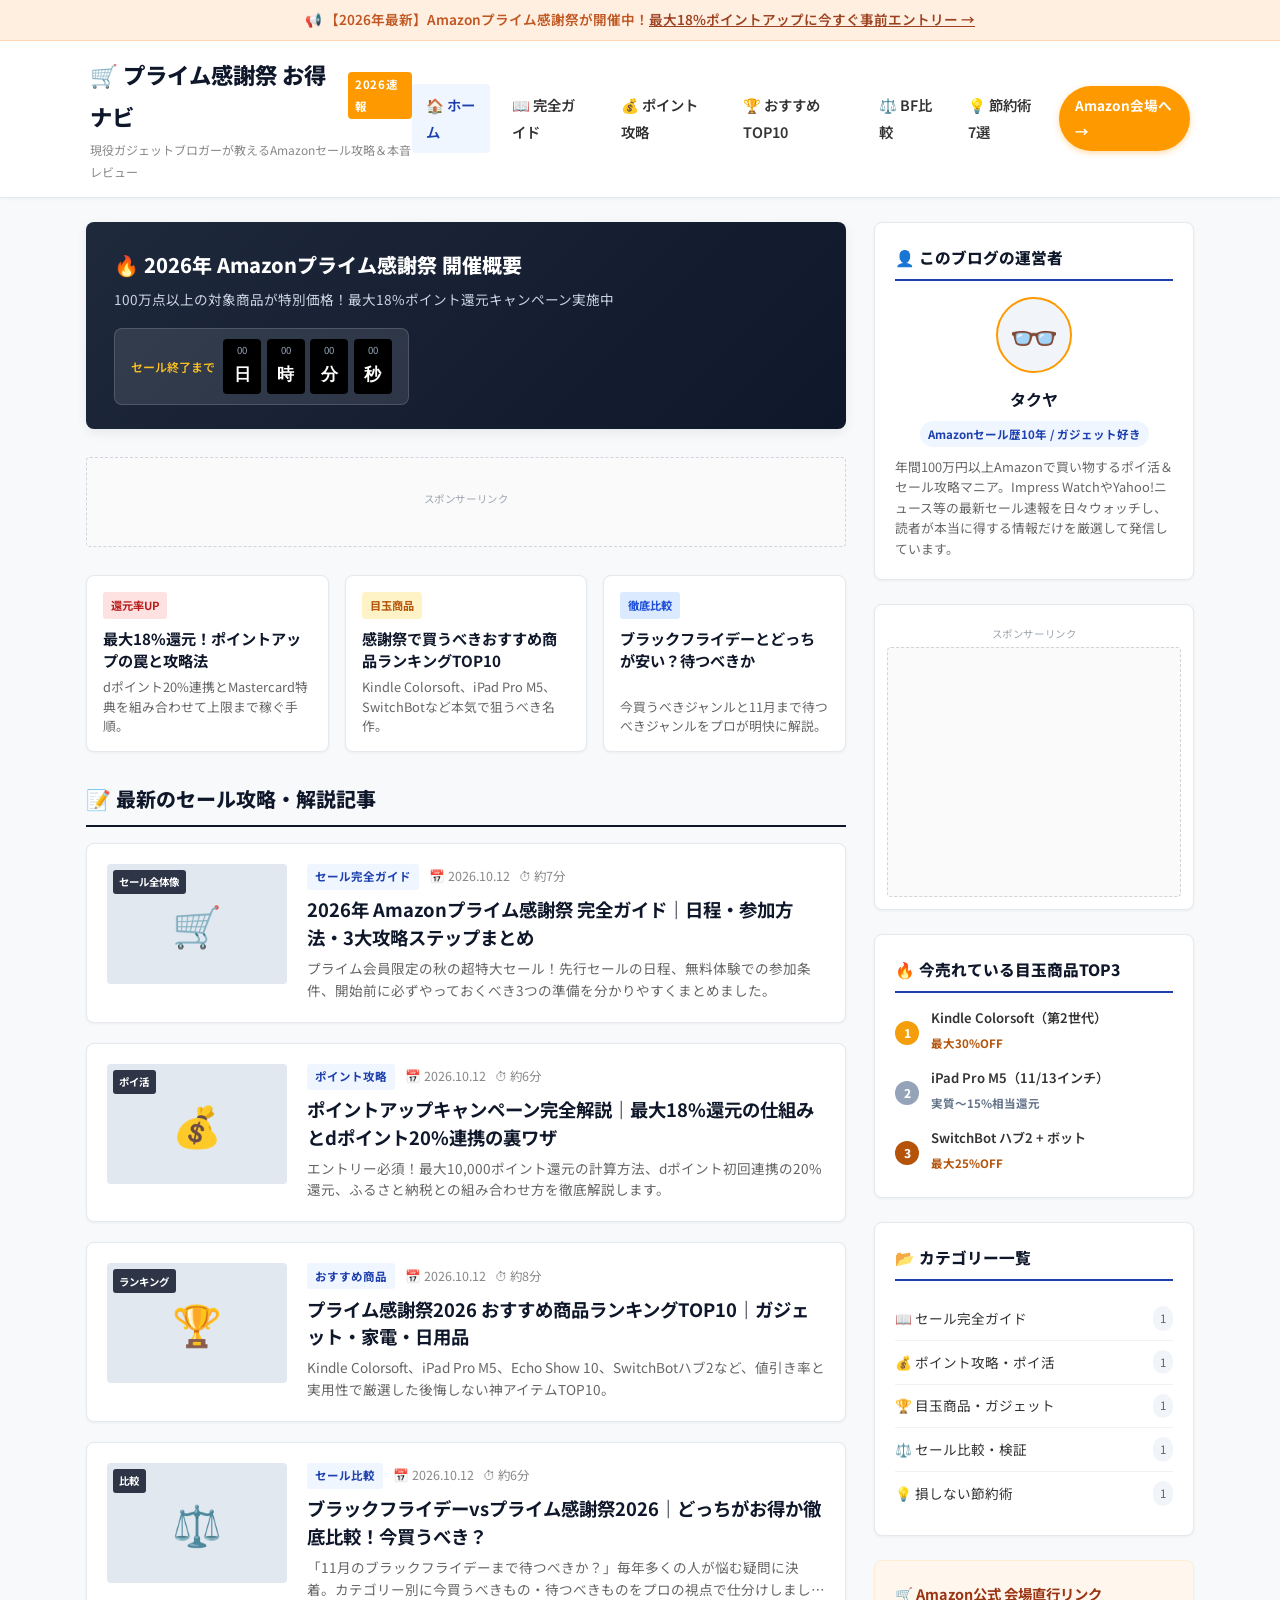
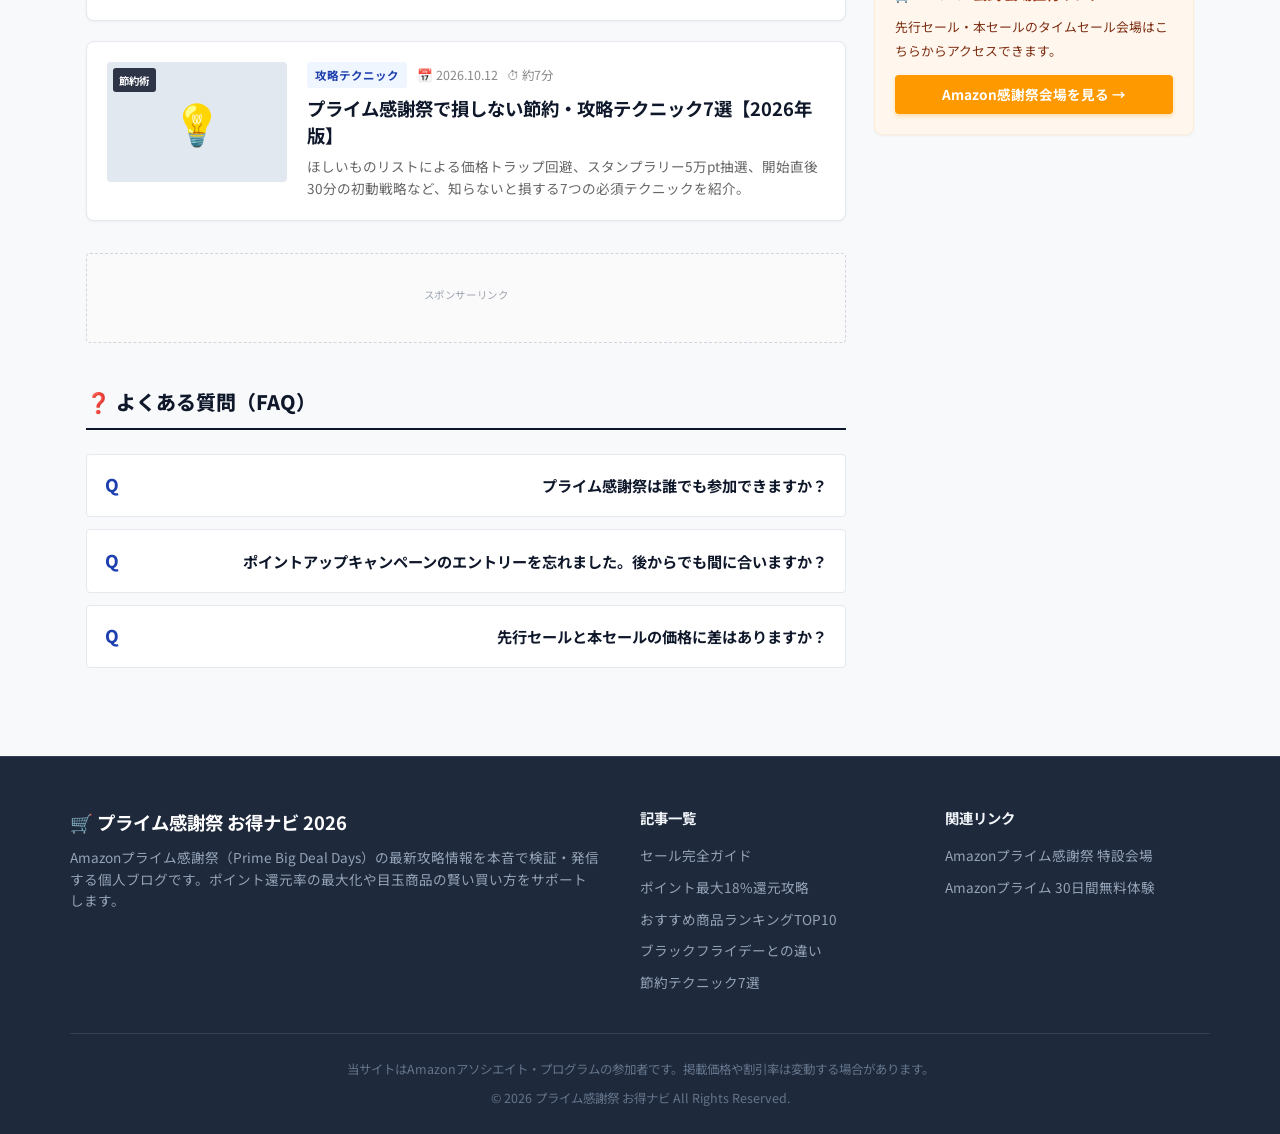
==== commit b5bfcb8c: "Integrate live Adsterra scripts for Popunder, 728x90 Banner, 300x250 Sidebar Banner, and Native Bann" ====
--- a/index.html
+++ b/index.html
@@ -35,8 +35,8 @@
   <link href="https://fonts.googleapis.com/css2?family=Noto+Sans+JP:wght@400;500;700;800&family=Inter:wght@400;600;700;800&display=swap" rel="stylesheet" />
   <link rel="stylesheet" href="css/style.css" />
 
-  <!-- Adsterra Popunder Script Placeholder (Index only) -->
-  <!-- ADSTERRA_POPUNDER_ZONE_CODE_HERE -->
+  <!-- Adsterra Popunder Script -->
+  <script src="https://pl31790576.profitableratecpmnetwork.com/03/71/36/0371368d4ad7f2ed64d9763ff2472416.js"></script>
 </head>
 <body>
 <div id="progress-bar"></div>
@@ -99,8 +99,16 @@
     <!-- Top Banner Adsterra Placement -->
     <div class="adsterra-slot" aria-label="スポンサーリンク">
       <span class="ad-sponsor-label">スポンサーリンク</span>
-      <!-- ADSTERRA_BANNER_TOP_ZONE_CODE_HERE -->
-      <div style="font-size:0.75rem;color:#9ca3af;padding:1rem;">（広告エリア：Adsterra Banner 728×90 / 320×50）</div>
+      <script>
+        atOptions = {
+          'key' : '3de764fe7bca7c5388fc333f37d5c562',
+          'format' : 'iframe',
+          'height' : 90,
+          'width' : 728,
+          'params' : {}
+        };
+      </script>
+      <script src="https://www.highrevenueformat.com/3de764fe7bca7c5388fc333f37d5c562/invoke.js"></script>
     </div>
 
     <!-- Pick-up 3 Cards (WordPress Featured Posts) -->
@@ -221,8 +229,8 @@
     <!-- Mid Banner Adsterra Placement -->
     <div class="adsterra-slot" aria-label="スポンサーリンク">
       <span class="ad-sponsor-label">スポンサーリンク</span>
-      <!-- ADSTERRA_NATIVE_MID_ZONE_CODE_HERE -->
-      <div style="font-size:0.75rem;color:#9ca3af;padding:1rem;">（広告エリア：Adsterra Native Ad）</div>
+      <script async="async" data-cfasync="false" src="https://pl31790577.profitableratecpmnetwork.com/70eeb122fe0d4c78b34f4db51a559798/invoke.js"></script>
+      <div id="container-70eeb122fe0d4c78b34f4db51a559798"></div>
     </div>
 
     <!-- FAQ Accordion Section -->
@@ -268,8 +276,16 @@
     <div class="sidebar-widget" style="padding:0.75rem;text-align:center;">
       <span class="ad-sponsor-label">スポンサーリンク</span>
       <div class="adsterra-slot adsterra-sidebar" style="margin:0;min-height:250px;">
-        <!-- ADSTERRA_SIDEBAR_ZONE_CODE_HERE -->
-        <div style="font-size:0.75rem;color:#9ca3af;">（広告エリア：Adsterra 300×250 Banner）</div>
+        <script>
+          atOptions = {
+            'key' : 'ff67e2f20516701193907a5b7dd4b596',
+            'format' : 'iframe',
+            'height' : 250,
+            'width' : 300,
+            'params' : {}
+          };
+        </script>
+        <script src="https://www.highrevenueformat.com/ff67e2f20516701193907a5b7dd4b596/invoke.js"></script>
       </div>
     </div>
 
--- a/css/style.css
+++ b/css/style.css
@@ -471,6 +471,7 @@
   line-height: 1.6;
   display: -webkit-box;
   -webkit-line-clamp: 2;
+  line-clamp: 2;
   -webkit-box-orient: vertical;
   overflow: hidden;
   margin-top: auto;
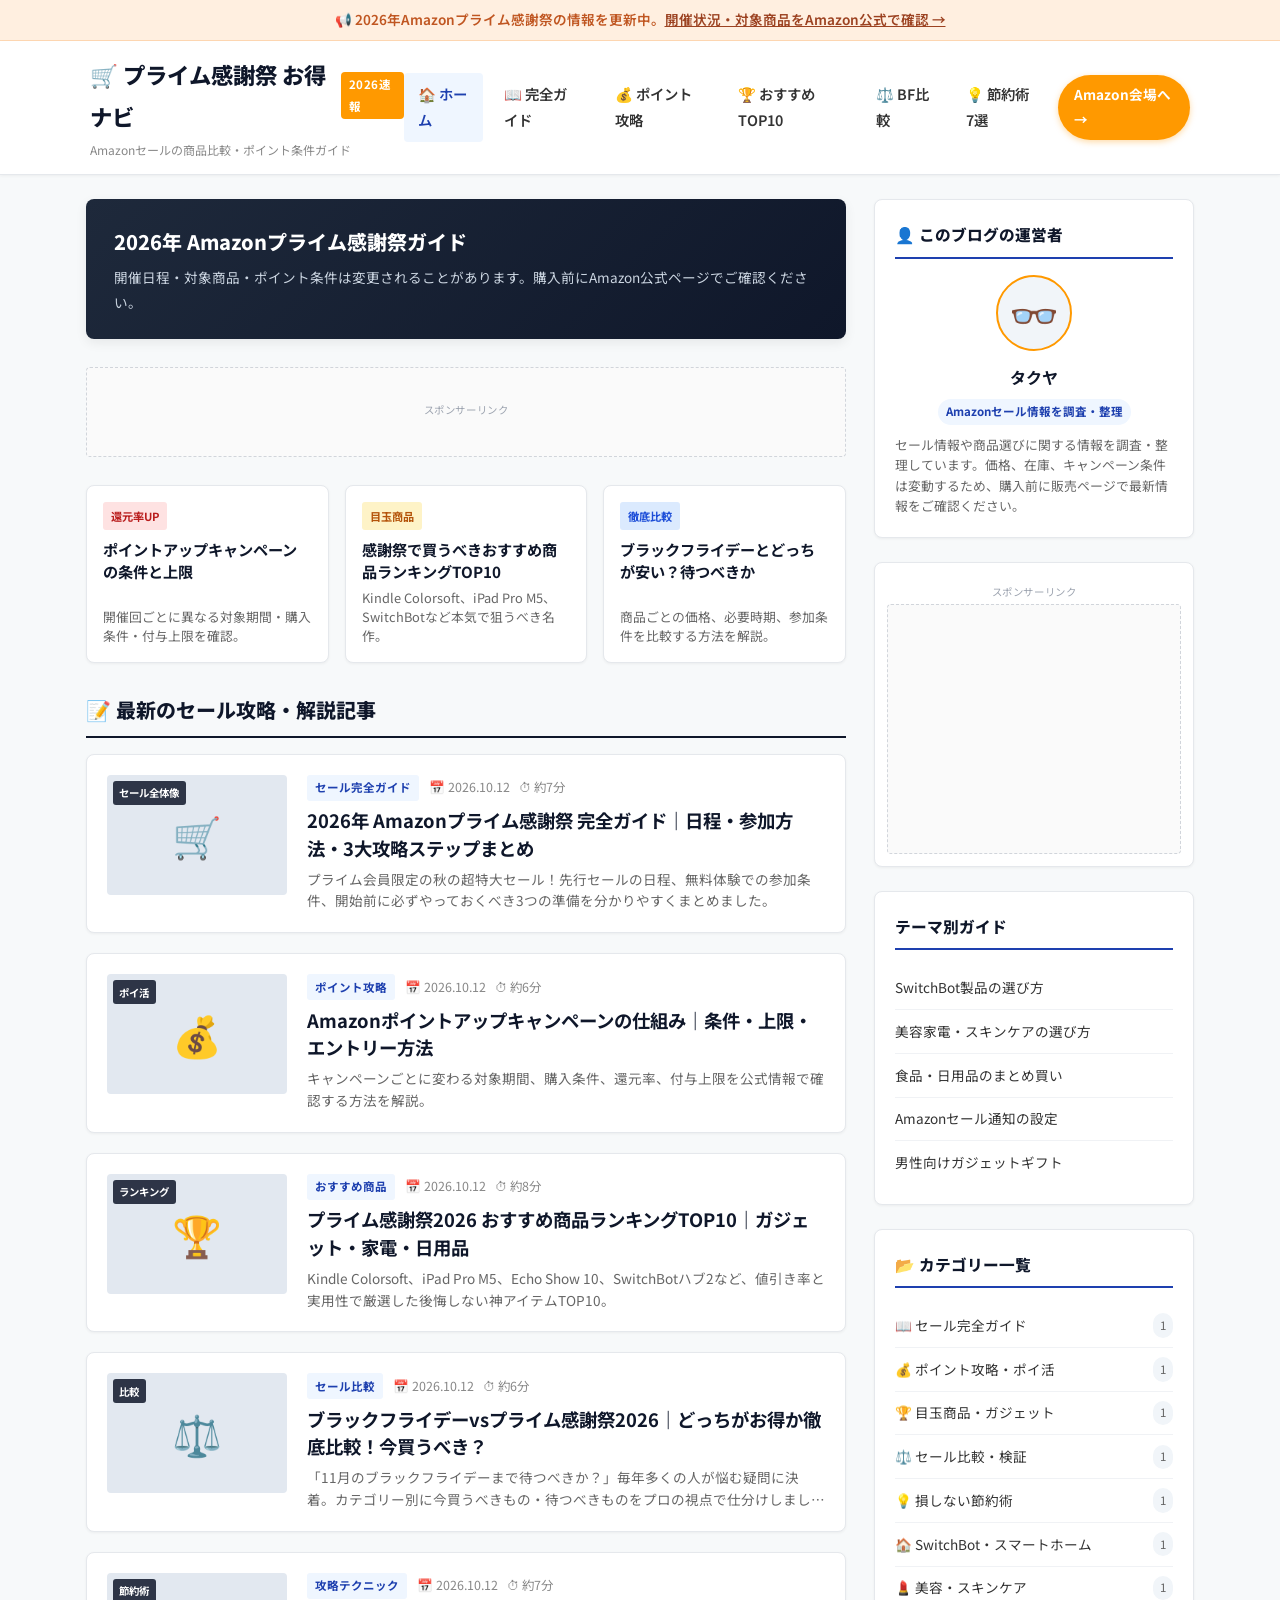
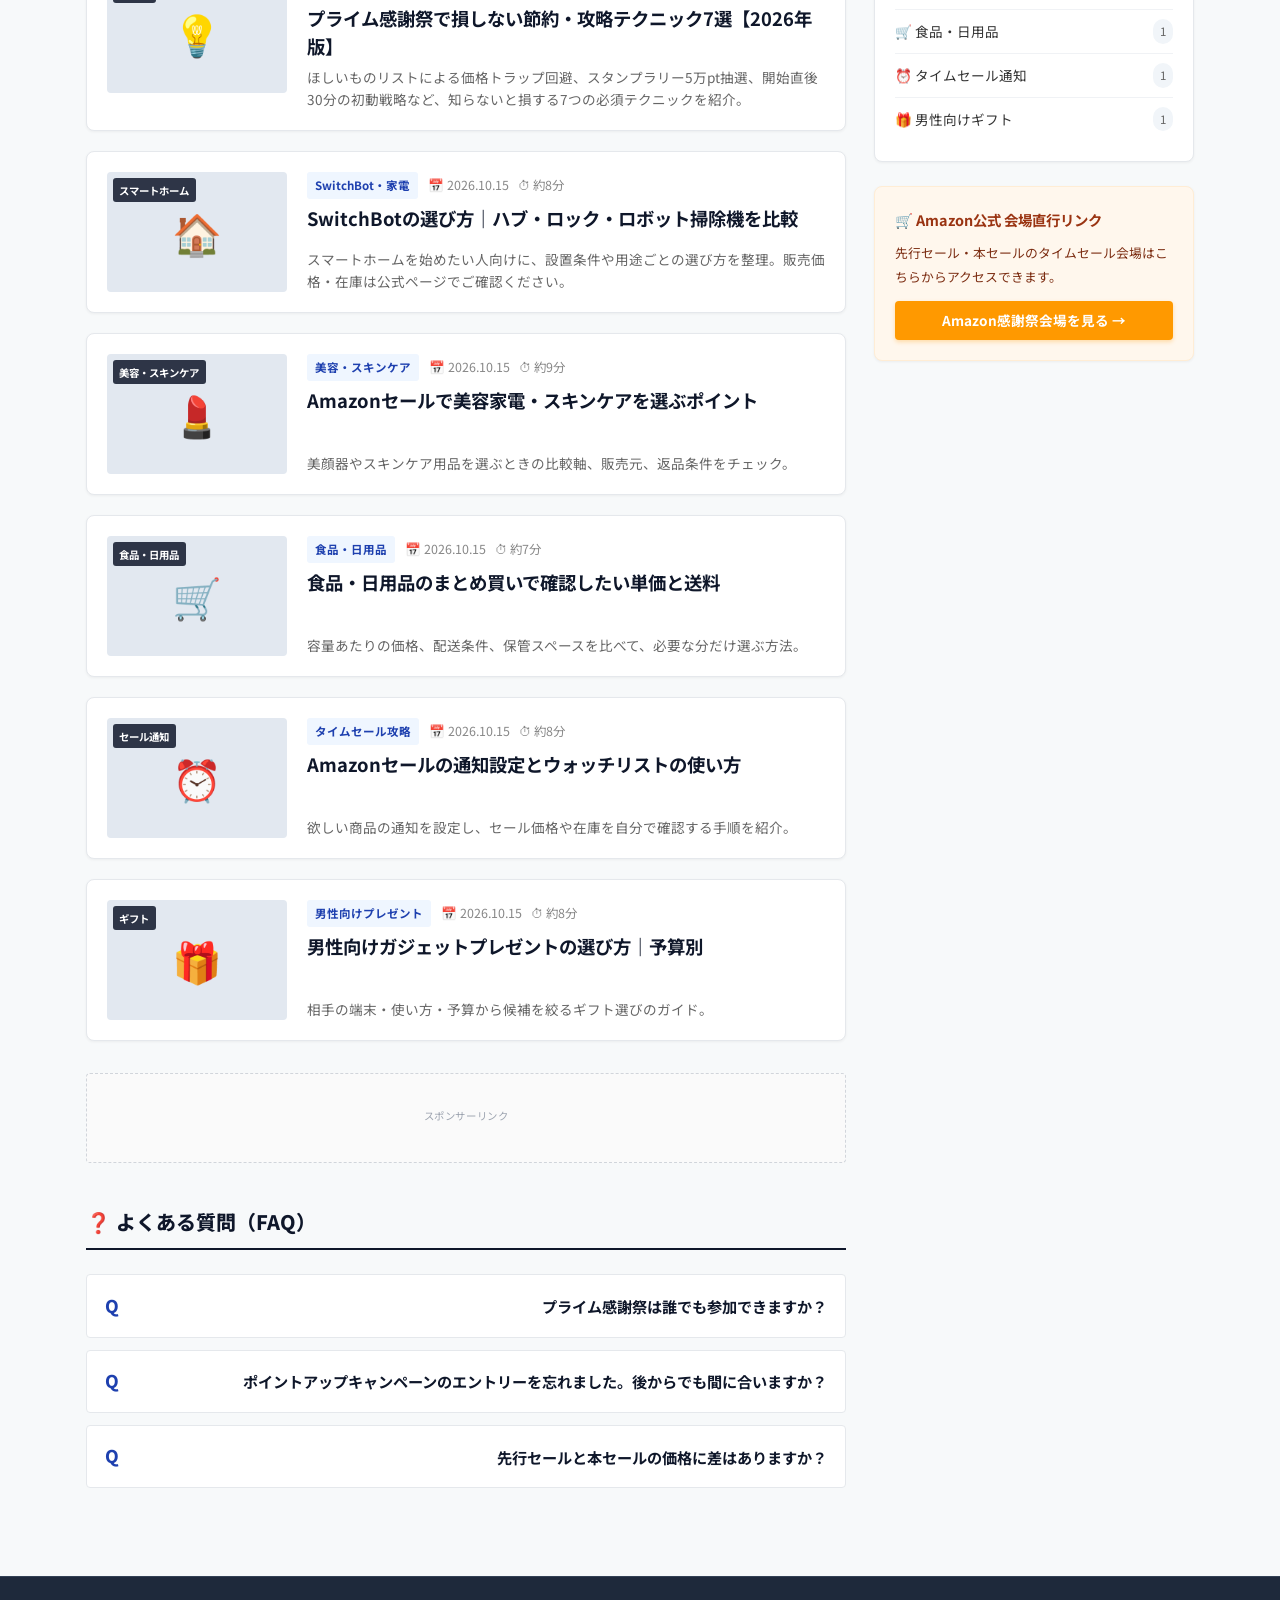
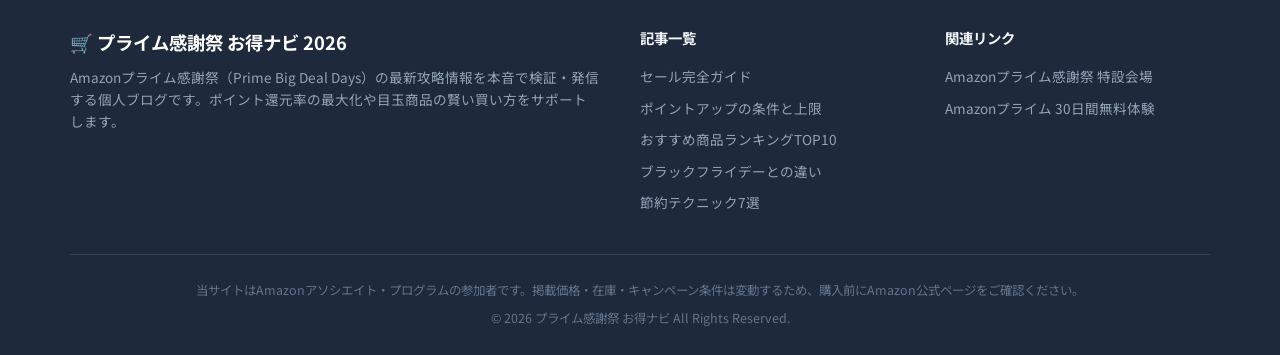
==== commit 66864268: "5 new added" ====
--- a/index.html
+++ b/index.html
@@ -3,11 +3,12 @@
 <head>
   <meta charset="UTF-8" />
   <meta name="viewport" content="width=device-width, initial-scale=1.0" />
-  <title>プライム感謝祭 お得ナビ 2026｜現役ブロガーが教えるAmazonセール攻略</title>
-  <meta name="description" content="2026年Amazonプライム感謝祭の完全攻略ブログ。ポイント最大18%還元の裏ワザ、おすすめ目玉商品ランキングTOP10、ブラックフライデーとの違いを分かりやすく徹底解説！" />
+  <title>Amazonプライム感謝祭2026攻略｜ポイント・おすすめ商品・ブラックフライデー比較</title>
+  <meta name="description" content="Amazonプライム感謝祭2026の参加方法、ポイントアップ条件、商品選びを解説。美容・SwitchBot・食品・ギフト別の記事と、ブラックフライデーとの比較も掲載。価格や特典は公式情報をご確認ください。" />
   <meta name="keywords" content="プライム感謝祭,Amazon セール,プライム感謝祭 2026,おすすめ商品,ポイントアップ,ブラックフライデー 比較" />
   <meta name="robots" content="index, follow" />
   <link rel="canonical" href="https://mm33-code.github.io/amazon-prime-kanshasai.github.io/" />
+  <meta name="google-site-verification" content="googlef41bfa9bd582766d" />
 
   <!-- Open Graph -->
   <meta property="og:type" content="website" />
@@ -24,7 +25,7 @@
     "@type": "WebSite",
     "name": "プライム感謝祭 お得ナビ",
     "url": "https://mm33-code.github.io/amazon-prime-kanshasai.github.io/",
-    "description": "Amazonプライム感謝祭2026の攻略情報・目玉商品・ポイント還元を解説する個人ブログ",
+    "description": "Amazonプライム感謝祭の参加方法、ポイント条件、商品選びを解説する情報サイト",
     "inLanguage": "ja"
   }
   </script>
@@ -43,7 +44,7 @@
 
 <!-- Top Notification Ribbon -->
 <div class="top-notice-bar">
-  📢 【2026年最新】Amazonプライム感謝祭が開催中！<a href="https://www.amazon.co.jp/primeday?tag=newseo-22" target="_blank" rel="noopener">最大18%ポイントアップに今すぐ事前エントリー →</a>
+  📢 2026年Amazonプライム感謝祭の情報を更新中。<a href="https://www.amazon.co.jp/events/primebigdealdays?tag=newseo-22" target="_blank" rel="noopener">開催状況・対象商品をAmazon公式で確認 →</a>
 </div>
 
 <!-- WordPress Header -->
@@ -53,7 +54,7 @@
       <a href="index.html" class="site-logo">
         🛒 プライム感謝祭 お得ナビ <span class="badge-tag">2026速報</span>
       </a>
-      <span class="site-tagline">現役ガジェットブロガーが教えるAmazonセール攻略＆本音レビュー</span>
+      <span class="site-tagline">Amazonセールの商品比較・ポイント条件ガイド</span>
     </div>
 
     <nav class="global-nav">
@@ -82,17 +83,8 @@
     <!-- Deal Flash Banner with Countdown -->
     <section class="deal-flash-banner">
       <div class="deal-flash-title">
-        <h2>🔥 2026年 Amazonプライム感謝祭 開催概要</h2>
-        <p>100万点以上の対象商品が特別価格！最大18%ポイント還元キャンペーン実施中</p>
-      </div>
-      <div class="countdown-box">
-        <span class="countdown-label">セール終了まで</span>
-        <div class="countdown-digits">
-          <div class="cd-unit"><span id="cd-days">00</span>日</div>
-          <div class="cd-unit"><span id="cd-hours">00</span>時</div>
-          <div class="cd-unit"><span id="cd-mins">00</span>分</div>
-          <div class="cd-unit"><span id="cd-secs">00</span>秒</div>
-        </div>
+        <h2>2026年 Amazonプライム感謝祭ガイド</h2>
+        <p>開催日程・対象商品・ポイント条件は変更されることがあります。購入前にAmazon公式ページでご確認ください。</p>
       </div>
     </section>
 
@@ -115,8 +107,8 @@
     <section class="pickup-grid">
       <a href="articles/point-up-campaign-guide.html" class="pickup-card">
         <span class="pickup-badge red">還元率UP</span>
-        <h3>最大18%還元！ポイントアップの罠と攻略法</h3>
-        <p>dポイント20%連携とMastercard特典を組み合わせて上限まで稼ぐ手順。</p>
+        <h3>ポイントアップキャンペーンの条件と上限</h3>
+        <p>開催回ごとに異なる対象期間・購入条件・付与上限を確認。</p>
       </a>
       <a href="articles/osusumehin-ranking-2026.html" class="pickup-card">
         <span class="pickup-badge gold">目玉商品</span>
@@ -126,7 +118,7 @@
       <a href="articles/blackfriday-vs-kanshasai.html" class="pickup-card">
         <span class="pickup-badge blue">徹底比較</span>
         <h3>ブラックフライデーとどっちが安い？待つべきか</h3>
-        <p>今買うべきジャンルと11月まで待つべきジャンルをプロが明快に解説。</p>
+        <p>商品ごとの価格、必要時期、参加条件を比較する方法を解説。</p>
       </a>
     </section>
 
@@ -167,8 +159,8 @@
               <span>📅 2026.10.12</span>
               <span>⏱ 約6分</span>
             </div>
-            <h3 class="post-card-title">ポイントアップキャンペーン完全解説｜最大18%還元の仕組みとdポイント20%連携の裏ワザ</h3>
-            <p class="post-card-excerpt">エントリー必須！最大10,000ポイント還元の計算方法、dポイント初回連携の20%還元、ふるさと納税との組み合わせ方を徹底解説します。</p>
+            <h3 class="post-card-title">Amazonポイントアップキャンペーンの仕組み｜条件・上限・エントリー方法</h3>
+            <p class="post-card-excerpt">キャンペーンごとに変わる対象期間、購入条件、還元率、付与上限を公式情報で確認する方法を解説。</p>
           </div>
         </a>
 
@@ -223,6 +215,51 @@
           </div>
         </a>
 
+        <a href="articles/smarthome-switchbot-kanshasai-2026.html" class="post-card-item">
+          <div class="post-card-thumb">🏠<span class="post-card-thumb-tag">スマートホーム</span></div>
+          <div class="post-card-content">
+            <div class="post-meta-top"><span class="post-cat-pill">SwitchBot・家電</span><span>📅 2026.10.15</span><span>⏱ 約8分</span></div>
+            <h3 class="post-card-title">SwitchBotの選び方｜ハブ・ロック・ロボット掃除機を比較</h3>
+            <p class="post-card-excerpt">スマートホームを始めたい人向けに、設置条件や用途ごとの選び方を整理。販売価格・在庫は公式ページでご確認ください。</p>
+          </div>
+        </a>
+
+        <a href="articles/beauty-skincare-kanshasai-2026.html" class="post-card-item">
+          <div class="post-card-thumb">💄<span class="post-card-thumb-tag">美容・スキンケア</span></div>
+          <div class="post-card-content">
+            <div class="post-meta-top"><span class="post-cat-pill">美容・スキンケア</span><span>📅 2026.10.15</span><span>⏱ 約9分</span></div>
+            <h3 class="post-card-title">Amazonセールで美容家電・スキンケアを選ぶポイント</h3>
+            <p class="post-card-excerpt">美顔器やスキンケア用品を選ぶときの比較軸、販売元、返品条件をチェック。</p>
+          </div>
+        </a>
+
+        <a href="articles/shokuhin-nichiyohin-matomegai-2026.html" class="post-card-item">
+          <div class="post-card-thumb">🛒<span class="post-card-thumb-tag">食品・日用品</span></div>
+          <div class="post-card-content">
+            <div class="post-meta-top"><span class="post-cat-pill">食品・日用品</span><span>📅 2026.10.15</span><span>⏱ 約7分</span></div>
+            <h3 class="post-card-title">食品・日用品のまとめ買いで確認したい単価と送料</h3>
+            <p class="post-card-excerpt">容量あたりの価格、配送条件、保管スペースを比べて、必要な分だけ選ぶ方法。</p>
+          </div>
+        </a>
+
+        <a href="articles/sale-nogashi-nai-houhou-2026.html" class="post-card-item">
+          <div class="post-card-thumb">⏰<span class="post-card-thumb-tag">セール通知</span></div>
+          <div class="post-card-content">
+            <div class="post-meta-top"><span class="post-cat-pill">タイムセール攻略</span><span>📅 2026.10.15</span><span>⏱ 約8分</span></div>
+            <h3 class="post-card-title">Amazonセールの通知設定とウォッチリストの使い方</h3>
+            <p class="post-card-excerpt">欲しい商品の通知を設定し、セール価格や在庫を自分で確認する手順を紹介。</p>
+          </div>
+        </a>
+
+        <a href="articles/gadget-present-otoko-kanshasai-2026.html" class="post-card-item">
+          <div class="post-card-thumb">🎁<span class="post-card-thumb-tag">ギフト</span></div>
+          <div class="post-card-content">
+            <div class="post-meta-top"><span class="post-cat-pill">男性向けプレゼント</span><span>📅 2026.10.15</span><span>⏱ 約8分</span></div>
+            <h3 class="post-card-title">男性向けガジェットプレゼントの選び方｜予算別</h3>
+            <p class="post-card-excerpt">相手の端末・使い方・予算から候補を絞るギフト選びのガイド。</p>
+          </div>
+        </a>
+
       </div>
     </section>
 
@@ -241,15 +278,15 @@
       <div class="wp-faq-list">
         <div class="wp-faq-item">
           <div class="wp-faq-q">プライム感謝祭は誰でも参加できますか？</div>
-          <div class="wp-faq-a">Amazonプライム会員（30日間の無料体験を含む）限定のセールです。無料体験期間中であっても、通常会員と全く同じセール価格およびポイント還元率で購入可能です。</div>
+          <div class="wp-faq-a">参加条件は商品やキャンペーンによって異なる場合があります。Amazon公式ページで対象者や会員条件を確認してください。</div>
         </div>
         <div class="wp-faq-item">
           <div class="wp-faq-q">ポイントアップキャンペーンのエントリーを忘れました。後からでも間に合いますか？</div>
-          <div class="wp-faq-a">セール期間内であれば、商品購入後にエントリーボタンを押しても対象期間中の買い物金額にポイント還元が適用されます。ただし忘れる前に必ず事前エントリーを済ませておきましょう。</div>
+          <div class="wp-faq-a">エントリー期限や購入前後の扱いは開催回ごとに異なります。キャンペーン規約で対象期間とエントリー条件をご確認ください。</div>
         </div>
         <div class="wp-faq-item">
           <div class="wp-faq-q">先行セールと本セールの価格に差はありますか？</div>
-          <div class="wp-faq-a">先行セールに登場した商品は、本セールでも同じセール価格で販売されます。人気商品は先行セール期間中に売り切れてしまう場合があるため、見つけたらすぐに購入するのがベストです。</div>
+          <div class="wp-faq-a">先行セールの実施有無、対象商品、価格、在庫は開催回や商品ごとに異なります。商品ページで最新の販売条件をご確認ください。</div>
         </div>
       </div>
     </section>
@@ -265,9 +302,9 @@
       <div class="author-widget-body">
         <div class="author-widget-avatar">👓</div>
         <div class="author-widget-name">タクヤ</div>
-        <span class="author-widget-badge">Amazonセール歴10年 / ガジェット好き</span>
+          <span class="author-widget-badge">Amazonセール情報を調査・整理</span>
         <p class="author-widget-desc">
-          年間100万円以上Amazonで買い物するポイ活＆セール攻略マニア。Impress WatchやYahoo!ニュース等の最新セール速報を日々ウォッチし、読者が本当に得する情報だけを厳選して発信しています。
+          セール情報や商品選びに関する情報を調査・整理しています。価格、在庫、キャンペーン条件は変動するため、購入前に販売ページで最新情報をご確認ください。
         </p>
       </div>
     </div>
@@ -289,37 +326,15 @@
       </div>
     </div>
 
-    <!-- Popular Products Ranking Widget -->
+    <!-- Article Discovery Widget -->
     <div class="sidebar-widget">
-      <div class="widget-title">🔥 今売れている目玉商品TOP3</div>
-      <ul class="ranking-widget-list">
-        <li>
-          <a href="articles/osusumehin-ranking-2026.html#ranking" class="ranking-widget-item">
-            <span class="ranking-badge-num rank-gold">1</span>
-            <div>
-              <div class="ranking-item-title">Kindle Colorsoft（第2世代）</div>
-              <span style="font-size:0.72rem;color:#b45309;font-weight:700;">最大30%OFF</span>
-            </div>
-          </a>
-        </li>
-        <li>
-          <a href="articles/osusumehin-ranking-2026.html#ranking" class="ranking-widget-item">
-            <span class="ranking-badge-num rank-silver">2</span>
-            <div>
-              <div class="ranking-item-title">iPad Pro M5（11/13インチ）</div>
-              <span style="font-size:0.72rem;color:#64748b;font-weight:700;">実質〜15%相当還元</span>
-            </div>
-          </a>
-        </li>
-        <li>
-          <a href="articles/osusumehin-ranking-2026.html#ranking" class="ranking-widget-item">
-            <span class="ranking-badge-num rank-bronze">3</span>
-            <div>
-              <div class="ranking-item-title">SwitchBot ハブ2 + ボット</div>
-              <span style="font-size:0.72rem;color:#b45309;font-weight:700;">最大25%OFF</span>
-            </div>
-          </a>
-        </li>
+      <div class="widget-title">テーマ別ガイド</div>
+      <ul class="category-widget-list">
+        <li><a href="articles/smarthome-switchbot-kanshasai-2026.html"><span>SwitchBot製品の選び方</span></a></li>
+        <li><a href="articles/beauty-skincare-kanshasai-2026.html"><span>美容家電・スキンケアの選び方</span></a></li>
+        <li><a href="articles/shokuhin-nichiyohin-matomegai-2026.html"><span>食品・日用品のまとめ買い</span></a></li>
+        <li><a href="articles/sale-nogashi-nai-houhou-2026.html"><span>Amazonセール通知の設定</span></a></li>
+        <li><a href="articles/gadget-present-otoko-kanshasai-2026.html"><span>男性向けガジェットギフト</span></a></li>
       </ul>
     </div>
 
@@ -332,6 +347,11 @@
         <li><a href="articles/osusumehin-ranking-2026.html"><span>🏆 目玉商品・ガジェット</span><span class="cat-count">1</span></a></li>
         <li><a href="articles/blackfriday-vs-kanshasai.html"><span>⚖️ セール比較・検証</span><span class="cat-count">1</span></a></li>
         <li><a href="articles/setsuyaku-technique.html"><span>💡 損しない節約術</span><span class="cat-count">1</span></a></li>
+        <li><a href="articles/smarthome-switchbot-kanshasai-2026.html"><span>🏠 SwitchBot・スマートホーム</span><span class="cat-count">1</span></a></li>
+        <li><a href="articles/beauty-skincare-kanshasai-2026.html"><span>💄 美容・スキンケア</span><span class="cat-count">1</span></a></li>
+        <li><a href="articles/shokuhin-nichiyohin-matomegai-2026.html"><span>🛒 食品・日用品</span><span class="cat-count">1</span></a></li>
+        <li><a href="articles/sale-nogashi-nai-houhou-2026.html"><span>⏰ タイムセール通知</span><span class="cat-count">1</span></a></li>
+        <li><a href="articles/gadget-present-otoko-kanshasai-2026.html"><span>🎁 男性向けギフト</span><span class="cat-count">1</span></a></li>
       </ul>
     </div>
 
@@ -343,7 +363,7 @@
       <p style="font-size:0.8rem;color:#7c2d12;margin-bottom:0.75rem;">
         先行セール・本セールのタイムセール会場はこちらからアクセスできます。
       </p>
-      <a href="https://www.amazon.co.jp/primeday?tag=newseo-22" target="_blank" rel="noopener" class="btn-amazon-cta" style="width:100%;justify-content:center;">
+      <a href="https://www.amazon.co.jp/events/primebigdealdays?tag=newseo-22" target="_blank" rel="noopener" class="btn-amazon-cta" style="width:100%;justify-content:center;">
         Amazon感謝祭会場を見る →
       </a>
     </div>
@@ -365,7 +385,7 @@
       <h4>記事一覧</h4>
       <ul>
         <li><a href="articles/guide-prime-kanshasai-2026.html">セール完全ガイド</a></li>
-        <li><a href="articles/point-up-campaign-guide.html">ポイント最大18%還元攻略</a></li>
+        <li><a href="articles/point-up-campaign-guide.html">ポイントアップの条件と上限</a></li>
         <li><a href="articles/osusumehin-ranking-2026.html">おすすめ商品ランキングTOP10</a></li>
         <li><a href="articles/blackfriday-vs-kanshasai.html">ブラックフライデーとの違い</a></li>
         <li><a href="articles/setsuyaku-technique.html">節約テクニック7選</a></li>
@@ -380,7 +400,7 @@
     </div>
   </div>
   <div class="footer-bottom">
-    <p>当サイトはAmazonアソシエイト・プログラムの参加者です。掲載価格や割引率は変動する場合があります。</p>
+    <p>当サイトはAmazonアソシエイト・プログラムの参加者です。掲載価格・在庫・キャンペーン条件は変動するため、購入前にAmazon公式ページをご確認ください。</p>
     <p style="margin-top:0.35rem;">&copy; 2026 プライム感謝祭 お得ナビ All Rights Reserved.</p>
   </div>
 </footer>
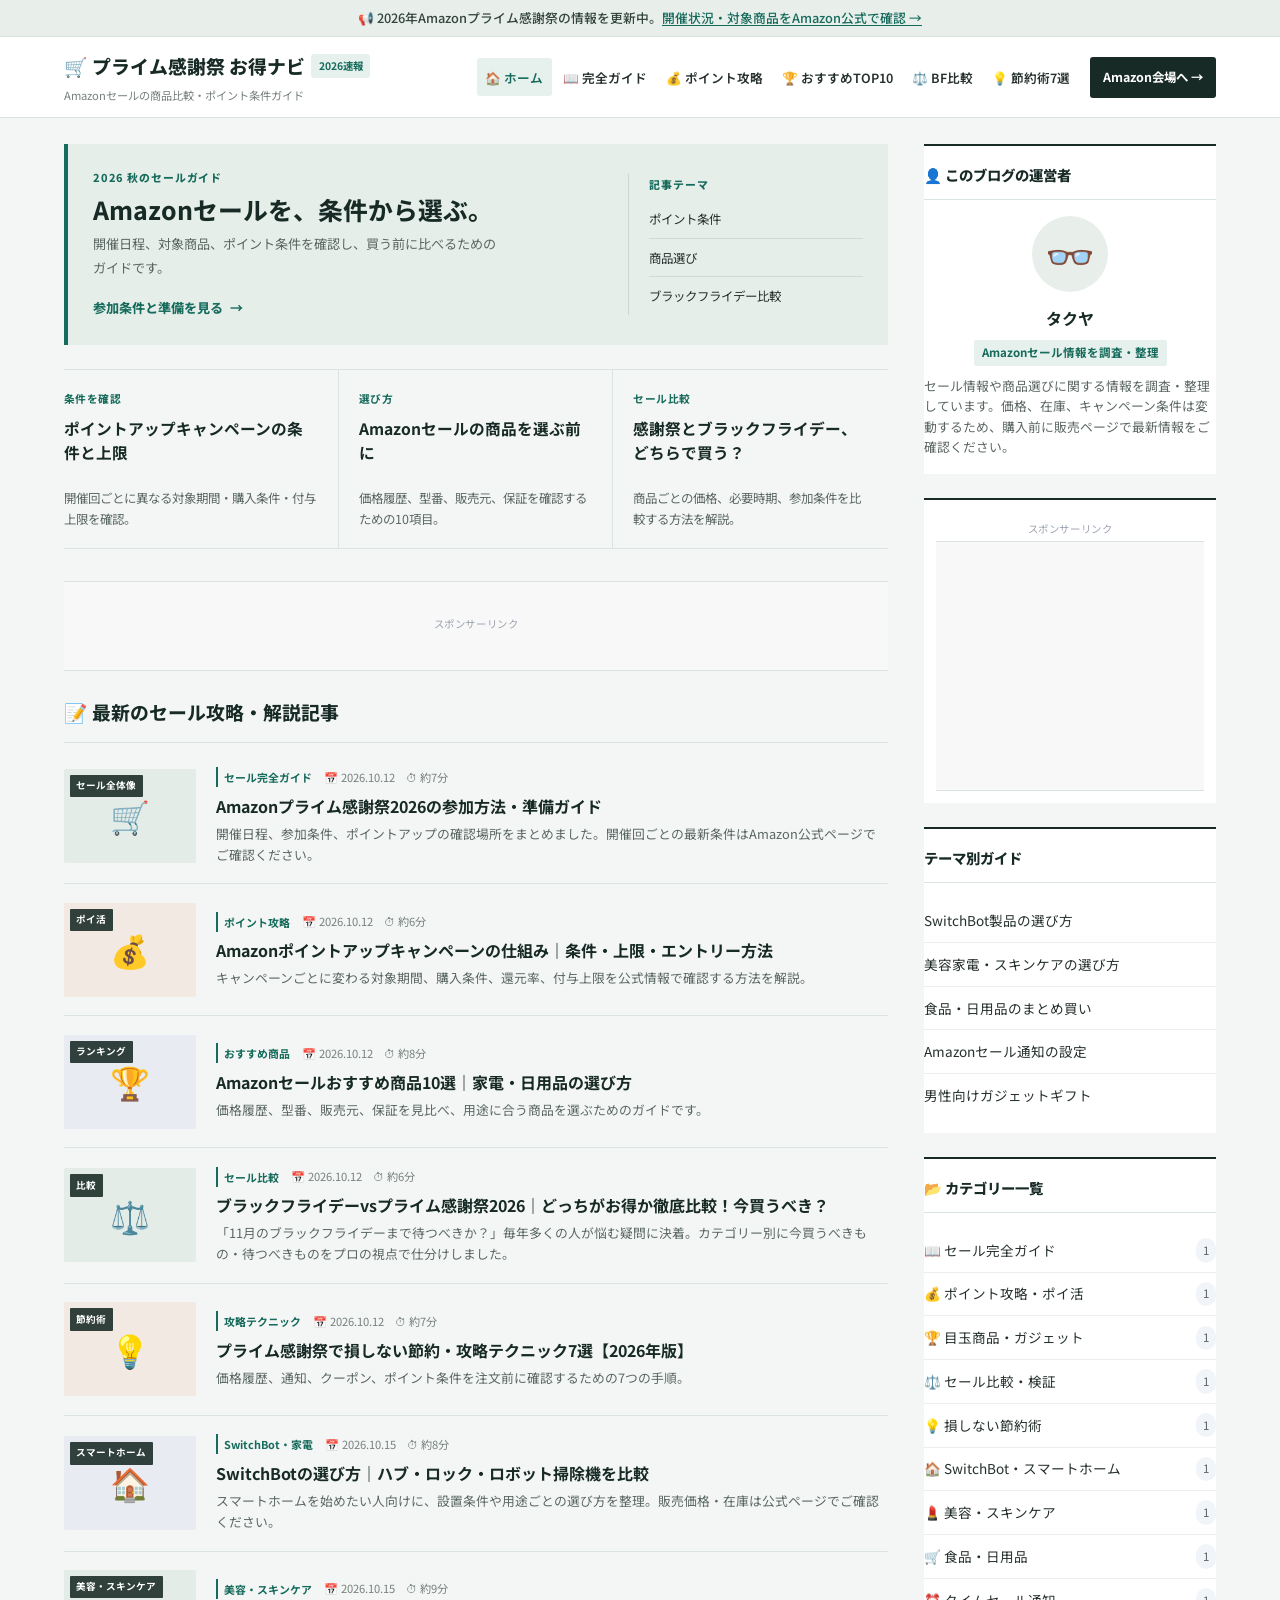
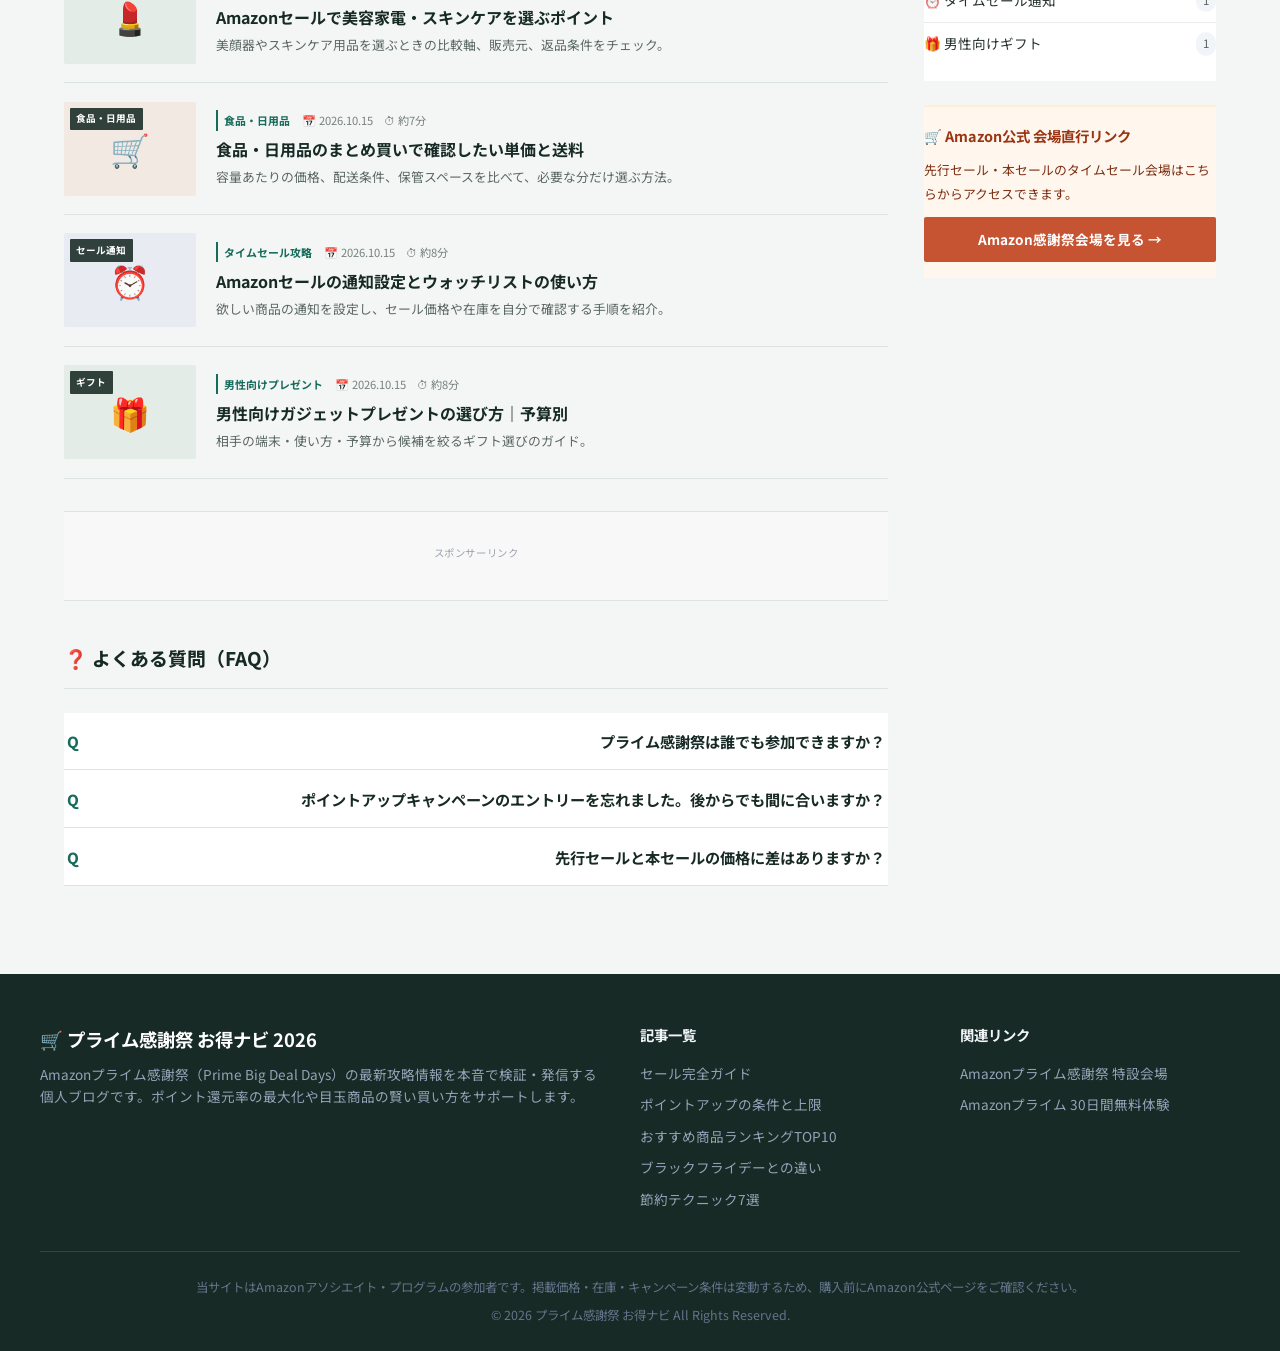
==== commit c565b68f: "ui changed" ====
--- a/index.html
+++ b/index.html
@@ -36,8 +36,6 @@
   <link href="https://fonts.googleapis.com/css2?family=Noto+Sans+JP:wght@400;500;700;800&family=Inter:wght@400;600;700;800&display=swap" rel="stylesheet" />
   <link rel="stylesheet" href="css/style.css" />
 
-  <!-- Adsterra Popunder Script -->
-  <script src="https://pl31790576.profitableratecpmnetwork.com/03/71/36/0371368d4ad7f2ed64d9763ff2472416.js"></script>
 </head>
 <body>
 <div id="progress-bar"></div>
@@ -83,12 +81,38 @@
     <!-- Deal Flash Banner with Countdown -->
     <section class="deal-flash-banner">
       <div class="deal-flash-title">
-        <h2>2026年 Amazonプライム感謝祭ガイド</h2>
-        <p>開催日程・対象商品・ポイント条件は変更されることがあります。購入前にAmazon公式ページでご確認ください。</p>
+        <span class="home-eyebrow">2026 秋のセールガイド</span>
+        <h2>Amazonセールを、条件から選ぶ。</h2>
+        <p>開催日程、対象商品、ポイント条件を確認し、買う前に比べるためのガイドです。</p>
+        <a href="articles/guide-prime-kanshasai-2026.html" class="home-guide-link">参加条件と準備を見る <span aria-hidden="true">→</span></a>
+      </div>
+      <div class="home-topic-index">
+        <span class="home-topic-label">記事テーマ</span>
+        <a href="articles/point-up-campaign-guide.html">ポイント条件</a>
+        <a href="articles/osusumehin-ranking-2026.html">商品選び</a>
+        <a href="articles/blackfriday-vs-kanshasai.html">ブラックフライデー比較</a>
       </div>
     </section>
 
-    <!-- Top Banner Adsterra Placement -->
+    <!-- Featured guides -->
+    <section class="pickup-grid">
+      <a href="articles/point-up-campaign-guide.html" class="pickup-card">
+        <span class="pickup-badge red">条件を確認</span>
+        <h3>ポイントアップキャンペーンの条件と上限</h3>
+        <p>開催回ごとに異なる対象期間・購入条件・付与上限を確認。</p>
+      </a>
+      <a href="articles/osusumehin-ranking-2026.html" class="pickup-card">
+        <span class="pickup-badge gold">選び方</span>
+        <h3>Amazonセールの商品を選ぶ前に</h3>
+        <p>価格履歴、型番、販売元、保証を確認するための10項目。</p>
+      </a>
+      <a href="articles/blackfriday-vs-kanshasai.html" class="pickup-card">
+        <span class="pickup-badge blue">セール比較</span>
+        <h3>感謝祭とブラックフライデー、どちらで買う？</h3>
+        <p>商品ごとの価格、必要時期、参加条件を比較する方法を解説。</p>
+      </a>
+    </section>
+
     <div class="adsterra-slot" aria-label="スポンサーリンク">
       <span class="ad-sponsor-label">スポンサーリンク</span>
       <script>
@@ -103,25 +127,6 @@
       <script src="https://www.highrevenueformat.com/3de764fe7bca7c5388fc333f37d5c562/invoke.js"></script>
     </div>
 
-    <!-- Pick-up 3 Cards (WordPress Featured Posts) -->
-    <section class="pickup-grid">
-      <a href="articles/point-up-campaign-guide.html" class="pickup-card">
-        <span class="pickup-badge red">還元率UP</span>
-        <h3>ポイントアップキャンペーンの条件と上限</h3>
-        <p>開催回ごとに異なる対象期間・購入条件・付与上限を確認。</p>
-      </a>
-      <a href="articles/osusumehin-ranking-2026.html" class="pickup-card">
-        <span class="pickup-badge gold">目玉商品</span>
-        <h3>感謝祭で買うべきおすすめ商品ランキングTOP10</h3>
-        <p>Kindle Colorsoft、iPad Pro M5、SwitchBotなど本気で狙うべき名作。</p>
-      </a>
-      <a href="articles/blackfriday-vs-kanshasai.html" class="pickup-card">
-        <span class="pickup-badge blue">徹底比較</span>
-        <h3>ブラックフライデーとどっちが安い？待つべきか</h3>
-        <p>商品ごとの価格、必要時期、参加条件を比較する方法を解説。</p>
-      </a>
-    </section>
-
     <!-- Post Feed Section -->
     <section>
       <div class="section-heading-wp">
@@ -142,8 +147,8 @@
               <span>📅 2026.10.12</span>
               <span>⏱ 約7分</span>
             </div>
-            <h3 class="post-card-title">2026年 Amazonプライム感謝祭 完全ガイド｜日程・参加方法・3大攻略ステップまとめ</h3>
-            <p class="post-card-excerpt">プライム会員限定の秋の超特大セール！先行セールの日程、無料体験での参加条件、開始前に必ずやっておくべき3つの準備を分かりやすくまとめました。</p>
+            <h3 class="post-card-title">Amazonプライム感謝祭2026の参加方法・準備ガイド</h3>
+            <p class="post-card-excerpt">開催日程、参加条件、ポイントアップの確認場所をまとめました。開催回ごとの最新条件はAmazon公式ページでご確認ください。</p>
           </div>
         </a>
 
@@ -176,8 +181,8 @@
               <span>📅 2026.10.12</span>
               <span>⏱ 約8分</span>
             </div>
-            <h3 class="post-card-title">プライム感謝祭2026 おすすめ商品ランキングTOP10｜ガジェット・家電・日用品</h3>
-            <p class="post-card-excerpt">Kindle Colorsoft、iPad Pro M5、Echo Show 10、SwitchBotハブ2など、値引き率と実用性で厳選した後悔しない神アイテムTOP10。</p>
+            <h3 class="post-card-title">Amazonセールおすすめ商品10選｜家電・日用品の選び方</h3>
+            <p class="post-card-excerpt">価格履歴、型番、販売元、保証を見比べ、用途に合う商品を選ぶためのガイドです。</p>
           </div>
         </a>
 
@@ -211,7 +216,7 @@
               <span>⏱ 約7分</span>
             </div>
             <h3 class="post-card-title">プライム感謝祭で損しない節約・攻略テクニック7選【2026年版】</h3>
-            <p class="post-card-excerpt">ほしいものリストによる価格トラップ回避、スタンプラリー5万pt抽選、開始直後30分の初動戦略など、知らないと損する7つの必須テクニックを紹介。</p>
+            <p class="post-card-excerpt">価格履歴、通知、クーポン、ポイント条件を注文前に確認するための7つの手順。</p>
           </div>
         </a>
 
--- a/css/style.css
+++ b/css/style.css
@@ -1274,3 +1274,917 @@
     font-size: 1.35rem;
   }
 }
+
+/* Editorial refresh */
+:root {
+  --bg-page: #f3f6f4;
+  --bg-card: #ffffff;
+  --bg-subtle: #e9efec;
+  --text-main: #26312e;
+  --text-muted: #5b6763;
+  --text-light: #77817d;
+  --border-color: #dce4e0;
+  --border-light: #e9eeeb;
+  --color-brand: #172a25;
+  --color-primary: #176b5c;
+  --color-primary-light: #e6f1ed;
+  --color-amazon: #c65331;
+  --color-amazon-hover: #a94328;
+  --color-accent-red: #b94c40;
+  --color-accent-green: #176b5c;
+  --shadow-sm: 0 1px 2px rgba(23, 42, 37, 0.04);
+  --shadow-md: 0 5px 18px rgba(23, 42, 37, 0.07);
+  --shadow-hover: 0 8px 22px rgba(23, 42, 37, 0.1);
+  --radius-sm: 3px;
+  --radius-md: 5px;
+  --radius-lg: 7px;
+}
+
+body {
+  background: var(--bg-page);
+  color: var(--text-main);
+}
+
+a {
+  color: var(--color-primary);
+  text-underline-offset: 0.18em;
+}
+
+.top-notice-bar {
+  background: #e8efeb;
+  border-bottom: 1px solid #d7e1dc;
+  color: #34443e;
+  font-size: 0.8rem;
+  font-weight: 500;
+  padding: 0.4rem 1rem;
+}
+
+.top-notice-bar a {
+  color: var(--color-primary);
+}
+
+.site-header {
+  background: rgba(255, 255, 255, 0.97);
+  box-shadow: none;
+}
+
+.header-inner {
+  max-width: 1200px;
+  min-height: 76px;
+  padding: 0.7rem 1.5rem;
+  gap: 1.5rem;
+}
+
+.site-logo {
+  font-size: 1.18rem;
+  font-weight: 800;
+  letter-spacing: 0;
+}
+
+.site-logo .badge-tag {
+  background: var(--color-primary-light);
+  color: var(--color-primary);
+  font-size: 0.65rem;
+  letter-spacing: 0;
+}
+
+.site-tagline {
+  color: var(--text-light);
+  font-size: 0.7rem;
+}
+
+.nav-menu {
+  gap: 0.1rem;
+}
+
+.nav-menu li a {
+  padding: 0.45rem 0.55rem;
+  border-radius: 3px;
+  font-size: 0.79rem;
+  white-space: nowrap;
+}
+
+.header-cta-btn {
+  background: var(--color-brand) !important;
+  border-radius: 3px !important;
+  box-shadow: none;
+  font-size: 0.78rem !important;
+  margin-left: 0.7rem;
+  padding: 0.55rem 0.8rem !important;
+}
+
+.header-cta-btn:hover {
+  background: var(--color-primary) !important;
+  transform: none;
+}
+
+.page-container {
+  max-width: 1200px;
+  margin-top: 1.6rem;
+  padding: 0 1.5rem;
+  grid-template-columns: minmax(0, 1fr) 292px;
+  gap: 2.25rem;
+}
+
+.deal-flash-banner {
+  background: #e5eee9;
+  border: 0;
+  border-left: 4px solid var(--color-primary);
+  border-radius: 0;
+  box-shadow: none;
+  color: var(--text-main);
+  margin-bottom: 1.5rem;
+  padding: 1.15rem 1.35rem;
+}
+
+.deal-flash-title h2 {
+  color: var(--color-brand);
+  font-size: 1.12rem;
+  font-weight: 750;
+}
+
+.deal-flash-title p {
+  color: var(--text-muted);
+  font-size: 0.82rem;
+}
+
+.deal-flash-banner {
+  display: grid;
+  grid-template-columns: minmax(0, 1fr) 235px;
+  align-items: center;
+  gap: 1.5rem;
+  padding: 1.45rem 1.55rem;
+}
+
+.home-eyebrow,
+.home-topic-label {
+  display: block;
+  color: var(--color-primary);
+  font-size: 0.68rem;
+  font-weight: 800;
+  letter-spacing: 0.08em;
+  margin-bottom: 0.4rem;
+  text-transform: uppercase;
+}
+
+.deal-flash-title h2 {
+  font-size: 1.55rem;
+  line-height: 1.35;
+}
+
+.deal-flash-title p {
+  margin: 0 0 0.75rem;
+  max-width: 58ch;
+}
+
+.home-guide-link {
+  align-items: center;
+  color: var(--color-primary);
+  display: inline-flex;
+  font-size: 0.82rem;
+  font-weight: 750;
+  gap: 0.45rem;
+}
+
+.home-guide-link:hover {
+  color: var(--color-amazon);
+  text-decoration: none;
+}
+
+.home-topic-index {
+  border-left: 1px solid #c9d8d1;
+  display: grid;
+  gap: 0.1rem;
+  padding-left: 1.25rem;
+}
+
+.home-topic-index a {
+  border-bottom: 1px solid rgba(23, 42, 37, 0.1);
+  color: var(--text-main);
+  font-size: 0.78rem;
+  padding: 0.4rem 0;
+}
+
+.home-topic-index a:last-child {
+  border-bottom: 0;
+}
+
+.home-topic-index a:hover {
+  color: var(--color-primary);
+  text-decoration: none;
+}
+
+.pickup-grid {
+  gap: 0;
+  border-top: 1px solid var(--border-color);
+  border-bottom: 1px solid var(--border-color);
+  margin-bottom: 2rem;
+}
+
+.pickup-card {
+  background: transparent;
+  border: 0;
+  border-right: 1px solid var(--border-color);
+  border-radius: 0;
+  box-shadow: none;
+  min-height: 178px;
+  padding: 1.2rem 1.25rem 1.15rem 0;
+}
+
+.pickup-card + .pickup-card {
+  padding-left: 1.25rem;
+}
+
+.pickup-card:last-child {
+  border-right: 0;
+}
+
+.pickup-card:hover {
+  background: rgba(255, 255, 255, 0.55);
+  border-color: var(--border-color);
+  box-shadow: none;
+  transform: none;
+}
+
+.pickup-badge {
+  background: transparent !important;
+  color: var(--color-primary) !important;
+  font-size: 0.67rem;
+  letter-spacing: 0.04em;
+  padding: 0;
+  text-transform: uppercase;
+}
+
+.pickup-card h3 {
+  font-size: 0.98rem;
+  line-height: 1.55;
+}
+
+.pickup-card p {
+  font-size: 0.78rem;
+  line-height: 1.65;
+}
+
+.section-heading-wp {
+  border-bottom: 1px solid var(--border-color);
+  margin-bottom: 0.35rem;
+  padding: 0 0 0.75rem;
+}
+
+.section-heading-wp h2 {
+  font-size: 1.18rem;
+  font-weight: 750;
+}
+
+.post-card-list {
+  gap: 0;
+}
+
+.post-card-item {
+  align-items: center;
+  background: transparent;
+  border: 0;
+  border-bottom: 1px solid var(--border-color);
+  border-radius: 0;
+  box-shadow: none;
+  gap: 1.25rem;
+  padding: 1.15rem 0;
+}
+
+.post-card-item:hover {
+  background: rgba(255, 255, 255, 0.62);
+  border-color: var(--border-color);
+  box-shadow: none;
+  transform: none;
+}
+
+.post-card-thumb {
+  flex: 0 0 132px;
+  width: 132px;
+  min-width: 132px;
+  height: 94px;
+  background: #e4ece8;
+  border-radius: 2px;
+  color: var(--color-primary);
+  font-size: 2rem;
+}
+
+.post-card-item:nth-child(3n + 2) .post-card-thumb {
+  background: #f2e9e2;
+  color: #a94f32;
+}
+
+.post-card-item:nth-child(3n) .post-card-thumb {
+  background: #e8ebf1;
+  color: #52647c;
+}
+
+.post-card-thumb-tag {
+  background: rgba(23, 42, 37, 0.88);
+  border-radius: 1px;
+  font-size: 0.6rem;
+}
+
+.post-meta-top {
+  flex-wrap: wrap;
+  font-size: 0.7rem;
+  gap: 0.45rem 0.7rem;
+}
+
+.post-cat-pill {
+  background: transparent;
+  border-left: 2px solid var(--color-primary);
+  border-radius: 0;
+  color: var(--color-primary);
+  font-size: 0.68rem;
+  padding: 0 0 0 0.4rem;
+}
+
+.post-card-title {
+  font-size: 1rem;
+  line-height: 1.55;
+  margin-bottom: 0.25rem;
+}
+
+.post-card-excerpt {
+  font-size: 0.8rem;
+  line-height: 1.65;
+}
+
+.article-container {
+  background: #fff;
+  border: 0;
+  border-radius: 3px;
+  box-shadow: none;
+  padding: 2.4rem 2.65rem;
+}
+
+.post-header {
+  border-bottom: 1px solid var(--border-color);
+  margin-bottom: 1.5rem;
+  padding-bottom: 1.25rem;
+}
+
+.post-header-cat {
+  background: var(--color-primary-light);
+  border-radius: 2px;
+  color: var(--color-primary);
+  font-size: 0.68rem;
+  letter-spacing: 0.03em;
+}
+
+.post-title-single {
+  font-size: clamp(1.65rem, 1.9vw, 2rem);
+  font-weight: 750;
+  letter-spacing: 0;
+  line-height: 1.42;
+}
+
+.post-meta-details {
+  color: var(--text-light);
+  font-size: 0.75rem;
+  gap: 0.5rem 1rem;
+}
+
+.eyecatch-box {
+  background: #f0f4f1;
+  border: 0;
+  border-radius: 2px;
+  font-size: 2rem;
+  margin-bottom: 1.5rem;
+  padding: 1.1rem;
+}
+
+.article-body {
+  color: #2c3733;
+  font-size: 1rem;
+  line-height: 1.95;
+}
+
+.article-body p {
+  margin-bottom: 1.15rem;
+}
+
+.article-body h2 {
+  background: transparent;
+  border: 0;
+  border-left: 3px solid var(--color-primary);
+  border-radius: 0;
+  font-size: 1.23rem;
+  font-weight: 750;
+  line-height: 1.55;
+  margin: 2.5rem 0 1rem;
+  padding: 0.15rem 0 0.15rem 0.85rem;
+  scroll-margin-top: 105px;
+}
+
+.article-body h3 {
+  border-bottom: 1px solid var(--border-color);
+  color: var(--color-brand);
+  font-size: 1.08rem;
+  line-height: 1.55;
+  margin: 1.8rem 0 0.8rem;
+  padding-bottom: 0.4rem;
+}
+
+.article-body h4 {
+  color: var(--color-brand);
+}
+
+.toc-wp-box {
+  background: #f4f7f5;
+  border: 1px solid var(--border-color);
+  border-radius: 2px;
+  padding: 1rem 1.25rem;
+}
+
+.toc-wp-header {
+  border-bottom: 1px solid var(--border-color);
+}
+
+.callout-box {
+  border-radius: 2px;
+  padding: 1rem 1.15rem;
+}
+
+.callout-point {
+  background: #edf4f0;
+  border: 0;
+  border-left: 3px solid var(--color-primary);
+}
+
+.callout-point .callout-label {
+  color: var(--color-primary);
+}
+
+.callout-alert {
+  background: #f8eeeb;
+  border: 0;
+  border-left: 3px solid #b94c40;
+}
+
+.callout-alert .callout-label {
+  color: #9c3f35;
+}
+
+.callout-memo {
+  background: #f6f2e9;
+  border: 0;
+  border-left: 3px solid #b58a3c;
+}
+
+.callout-memo .callout-label {
+  color: #795b27;
+}
+
+.fukidashi-wrap {
+  gap: 0.8rem;
+  margin: 1.3rem 0;
+}
+
+.avatar-circle {
+  background: #e8efeb;
+  border: 0;
+  box-shadow: none;
+  font-size: 1.4rem;
+}
+
+.fukidashi-balloon {
+  background: #f4f7f5;
+  border-left: 2px solid #a9c1b6;
+  border-radius: 0;
+  color: #394742;
+  font-size: 0.9rem;
+  padding: 0.8rem 1rem;
+}
+
+.fukidashi-balloon::before {
+  display: none;
+}
+
+.rinker-box {
+  border: 1px solid var(--border-color);
+  border-radius: 3px;
+  box-shadow: none;
+}
+
+.rinker-thumb {
+  background: #f0f4f1;
+  border: 0;
+  border-radius: 2px;
+}
+
+.rinker-badge {
+  background: #f4e8e3;
+  border-radius: 2px;
+  color: #a64931;
+}
+
+.btn-amazon-cta {
+  background: var(--color-amazon);
+  border-radius: 2px;
+  box-shadow: none;
+  padding: 0.6rem 0.9rem;
+}
+
+.btn-amazon-cta:hover {
+  background: var(--color-amazon-hover);
+  transform: none;
+}
+
+.wp-table {
+  border-color: var(--border-color);
+  font-size: 0.84rem;
+}
+
+.wp-table th,
+.wp-table td {
+  padding: 0.65rem 0.75rem;
+}
+
+.wp-table th {
+  background: #eaf0ed;
+}
+
+.wp-table tr:nth-child(even) {
+  background: #f7f9f8;
+}
+
+.wp-faq-item {
+  border: 0;
+  border-bottom: 1px solid var(--border-color);
+  border-radius: 0;
+  margin: 0;
+}
+
+.wp-faq-q {
+  padding: 0.9rem 0.2rem;
+}
+
+.wp-faq-q::before {
+  color: var(--color-primary);
+  font-size: 0.95rem;
+}
+
+.wp-faq-a {
+  background: #f4f7f5;
+  border: 0;
+  color: var(--text-muted);
+  margin-bottom: 0.5rem;
+  padding: 0.9rem 1rem;
+}
+
+.author-profile-bottom {
+  background: #f4f7f5;
+  border: 0;
+  border-radius: 2px;
+}
+
+.sidebar-widget {
+  border: 0;
+  border-top: 2px solid var(--color-brand);
+  border-radius: 0;
+  box-shadow: none;
+  padding: 1rem 0;
+}
+
+.widget-title {
+  border-bottom: 1px solid var(--border-color);
+  font-size: 0.9rem;
+  padding-bottom: 0.65rem;
+}
+
+.author-widget-avatar {
+  background: #e8efeb;
+  border: 0;
+}
+
+.author-widget-badge {
+  background: var(--color-primary-light);
+  border-radius: 2px;
+  color: var(--color-primary);
+}
+
+.adsterra-slot {
+  background: #f7f8f7;
+  border: 0;
+  border-top: 1px solid var(--border-color);
+  border-bottom: 1px solid var(--border-color);
+  border-radius: 0;
+  margin: 1.5rem 0;
+  max-width: 100%;
+  min-width: 0;
+  overflow: hidden;
+}
+
+.adsterra-slot > *,
+.adsterra-slot iframe,
+.adsterra-slot [id] {
+  max-width: 100% !important;
+  min-width: 0;
+}
+
+.site-footer {
+  background: #172a25;
+  border-top: 0;
+}
+
+.footer-inner {
+  max-width: 1200px;
+}
+
+.footer-bottom {
+  max-width: 1200px;
+}
+
+:focus-visible {
+  outline: 3px solid #c65331;
+  outline-offset: 3px;
+}
+
+@media (max-width: 1050px) {
+  .header-inner {
+    gap: 0.6rem;
+    padding-right: 1rem;
+    padding-left: 1rem;
+  }
+
+  .brand-wrapper {
+    min-width: 0;
+  }
+
+  .site-logo {
+    white-space: nowrap;
+  }
+
+  .global-nav {
+    position: relative;
+    margin-left: auto;
+  }
+
+  .nav-menu {
+    display: none;
+  }
+
+  .nav-menu.open {
+    position: absolute;
+    top: calc(100% + 0.7rem);
+    right: 0;
+    z-index: 1001;
+    display: flex;
+    flex-direction: column;
+    width: min(320px, calc(100vw - 2rem));
+    padding: 0.5rem 1rem;
+    border: 1px solid var(--border-color);
+    background: #fff;
+    box-shadow: var(--shadow-md);
+  }
+
+  .menu-toggle {
+    display: block;
+  }
+
+  .header-cta-btn {
+    margin-left: 0;
+  }
+}
+
+@media (max-width: 900px) {
+  .page-container {
+    grid-template-columns: minmax(0, 1fr);
+    gap: 1.5rem;
+  }
+
+  .pickup-grid {
+    grid-template-columns: repeat(3, minmax(0, 1fr));
+  }
+
+  .deal-flash-banner {
+    grid-template-columns: minmax(0, 1fr) 210px;
+  }
+
+  .post-card-item {
+    flex-direction: row;
+  }
+
+  .post-card-thumb {
+    flex: 0 0 132px;
+    width: 132px;
+    min-width: 132px;
+    height: 94px;
+  }
+
+  .sidebar-column {
+    display: grid;
+    grid-template-columns: repeat(2, minmax(0, 1fr));
+    gap: 1rem 1.5rem;
+    margin-top: 0.5rem;
+  }
+
+  .sidebar-widget {
+    margin: 0;
+  }
+}
+
+@media (max-width: 680px) {
+  .top-notice-bar {
+    font-size: 0.72rem;
+    line-height: 1.5;
+  }
+
+  .header-inner {
+    min-height: 66px;
+    padding: 0.65rem 1rem;
+  }
+
+  .site-logo {
+    font-size: 1rem;
+  }
+
+  .site-tagline {
+    font-size: 0.65rem;
+  }
+
+  .nav-menu {
+    background: #fff;
+    gap: 0;
+    padding: 0.6rem 0;
+  }
+
+  .nav-menu li a {
+    border-bottom: 1px solid var(--border-light);
+    border-radius: 0;
+    font-size: 0.9rem;
+    padding: 0.7rem 0.25rem;
+  }
+
+  .page-container {
+    margin-top: 1rem;
+    padding: 0 0.85rem;
+  }
+
+  .deal-flash-banner {
+    grid-template-columns: 1fr;
+    padding: 0.9rem 1rem;
+    text-align: left;
+  }
+
+  .deal-flash-title h2 {
+    font-size: 1.25rem;
+  }
+
+  .home-topic-index {
+    border-left: 0;
+    border-top: 1px solid #c9d8d1;
+    grid-template-columns: repeat(3, minmax(0, 1fr));
+    gap: 0.5rem;
+    padding: 0.7rem 0 0;
+  }
+
+  .home-topic-label {
+    grid-column: 1 / -1;
+    margin: 0;
+  }
+
+  .home-topic-index a {
+    border-bottom: 0;
+    font-size: 0.72rem;
+    line-height: 1.4;
+  }
+
+  .pickup-grid {
+    grid-template-columns: 1fr;
+  }
+
+  .pickup-card,
+  .pickup-card + .pickup-card {
+    min-height: 0;
+    border-right: 0;
+    border-bottom: 1px solid var(--border-color);
+    padding: 0.9rem 0.5rem;
+  }
+
+  .pickup-card:last-child {
+    border-bottom: 0;
+  }
+
+  .post-card-item {
+    gap: 0.8rem;
+    padding: 0.95rem 0;
+  }
+
+  .post-card-thumb {
+    flex-basis: 84px;
+    width: 84px;
+    min-width: 84px;
+    height: 76px;
+    font-size: 1.55rem;
+  }
+
+  .post-card-thumb-tag {
+    bottom: 0;
+    left: 0;
+    right: 0;
+    top: auto;
+    font-size: 0.55rem;
+    line-height: 1.35;
+    padding: 0.15rem 0.2rem;
+    text-align: center;
+  }
+
+  .post-meta-top {
+    gap: 0.25rem 0.5rem;
+    margin-bottom: 0.3rem;
+  }
+
+  .post-meta-top > span:not(.post-cat-pill) {
+    font-size: 0.63rem;
+  }
+
+  .post-card-title {
+    font-size: 0.88rem;
+    line-height: 1.48;
+  }
+
+  .post-card-excerpt {
+    font-size: 0.73rem;
+    line-height: 1.5;
+  }
+
+  .article-container {
+    padding: 1.2rem 1rem;
+  }
+
+  .post-title-single {
+    font-size: 1.45rem;
+  }
+
+  .post-meta-details {
+    gap: 0.3rem 0.75rem;
+  }
+
+  .article-body {
+    font-size: 0.96rem;
+  }
+
+  .article-body h2 {
+    font-size: 1.12rem;
+    margin-top: 2rem;
+  }
+
+  .fukidashi-wrap {
+    gap: 0.5rem;
+  }
+
+  .fukidashi-avatar {
+    width: 44px;
+    min-width: 44px;
+  }
+
+  .avatar-circle {
+    width: 40px;
+    height: 40px;
+    font-size: 1.2rem;
+  }
+
+  .rinker-box {
+    align-items: flex-start;
+    flex-direction: row;
+    gap: 0.75rem;
+    padding: 0.85rem;
+    text-align: left;
+  }
+
+  .rinker-thumb {
+    flex: 0 0 58px;
+    width: 58px;
+    min-width: 58px;
+    height: 58px;
+    font-size: 1.6rem;
+  }
+
+  .rinker-buttons {
+    justify-content: flex-start;
+  }
+
+  .btn-amazon-cta {
+    font-size: 0.78rem;
+    padding: 0.55rem 0.7rem;
+  }
+
+  .sidebar-column {
+    grid-template-columns: 1fr;
+  }
+
+  .site-footer {
+    margin-top: 2.5rem;
+    padding: 2rem 1rem 1.2rem;
+  }
+}
+
+@media (prefers-reduced-motion: reduce) {
+  *, *::before, *::after {
+    scroll-behavior: auto !important;
+    transition-duration: 0.01ms !important;
+  }
+}
